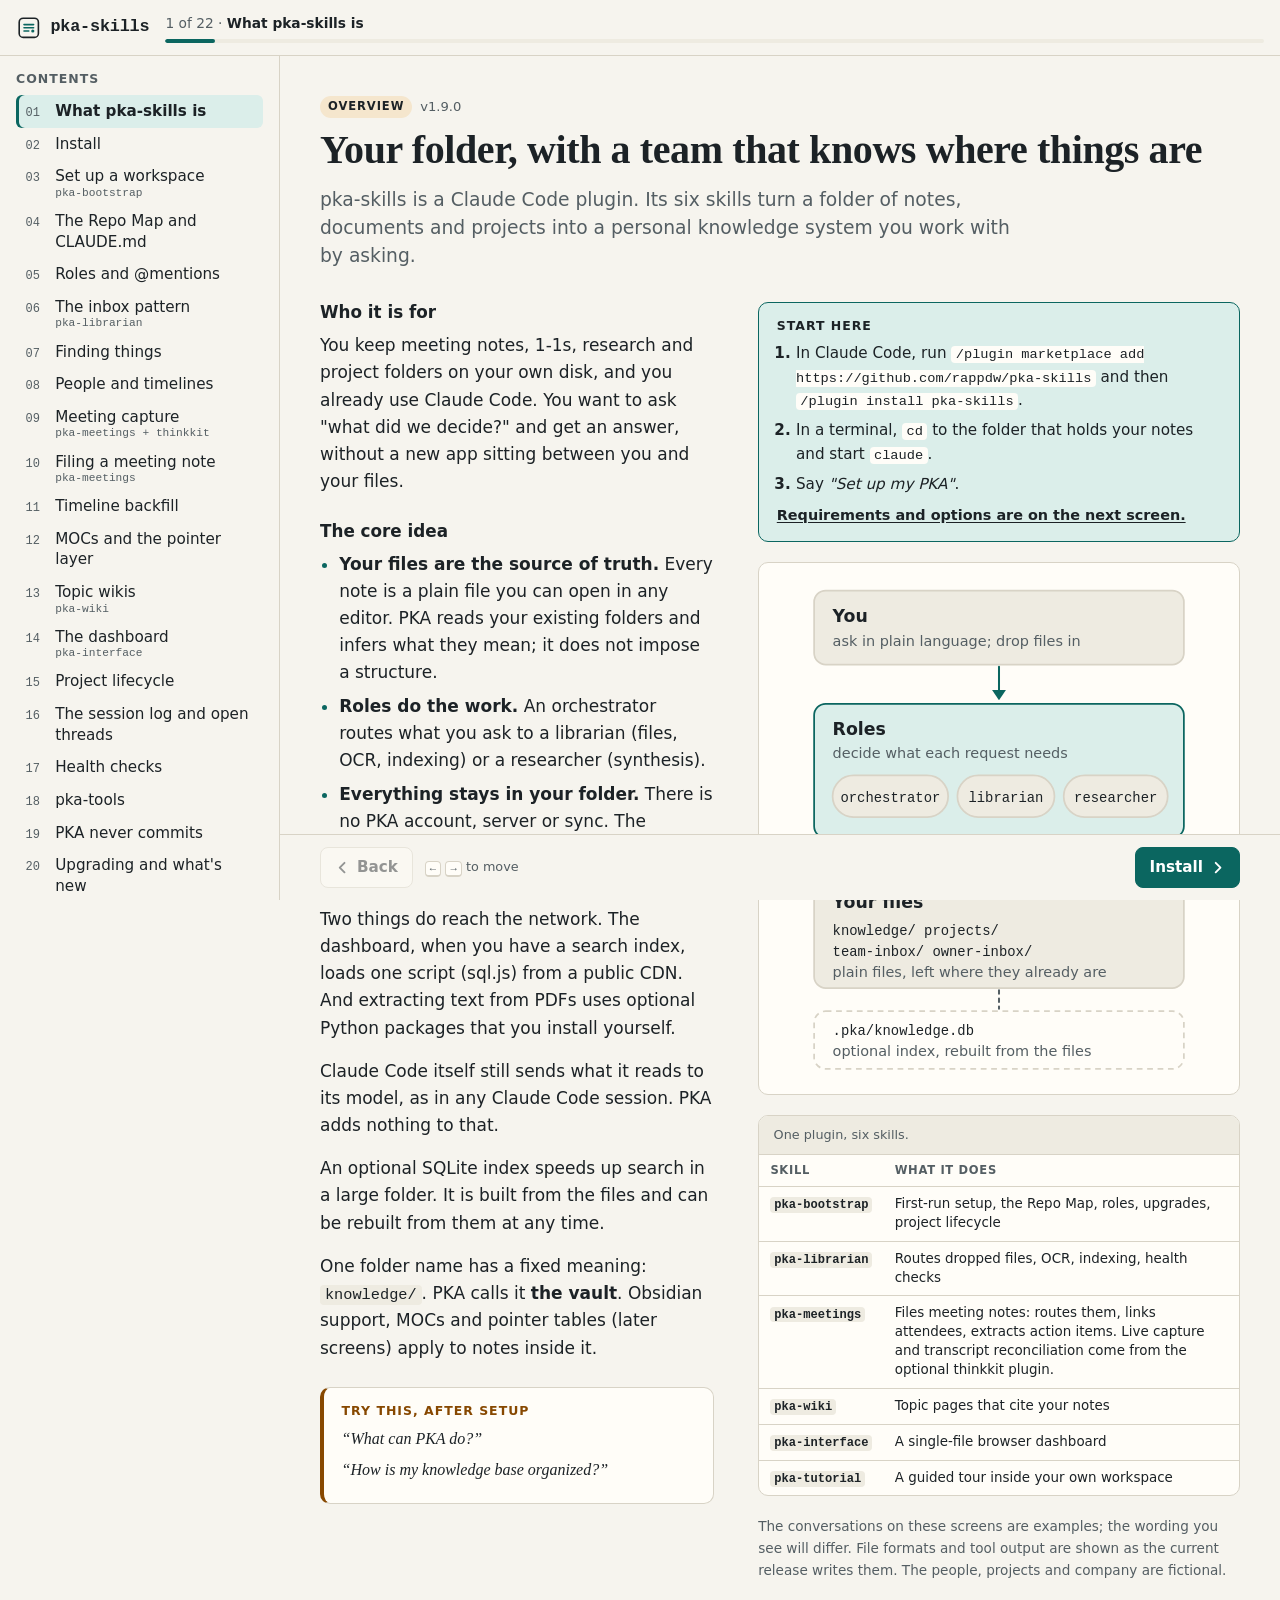
==== docs/index.html @ 0f7465e7 "Docs site: apply the content review An independent review checked all 20 screens against the v1.9.0 " ====
<!doctype html>
<html lang="en">
<head>
<meta charset="utf-8">
<meta name="viewport" content="width=device-width, initial-scale=1">
<meta name="color-scheme" content="light dark">
<title>pka-skills: a walkthrough</title>
<meta name="description" content="A screen-by-screen walkthrough of pka-skills: six Claude Code skills that turn a folder into a local, AI-assisted personal knowledge system.">
<link rel="icon" href="data:image/svg+xml,%3Csvg xmlns='http://www.w3.org/2000/svg' viewBox='0 0 32 32'%3E%3Crect x='4' y='4' width='24' height='24' rx='5' fill='%230b6660'/%3E%3Cpath d='M10 12h12M10 16h12M10 20h7' stroke='%23fff' stroke-width='2' stroke-linecap='round'/%3E%3C/svg%3E">
<link rel="stylesheet" href="site.css">
</head>
<body>
<a class="skip" href="#main">Skip to the walkthrough</a>

<header class="top">
  <h1 class="brand">
    <a href="#overview" aria-label="pka-skills, first screen">
      <svg viewBox="0 0 32 32" aria-hidden="true" focusable="false">
        <rect class="mark-frame" x="4" y="4" width="24" height="24" rx="5"/>
        <path class="mark-line" d="M10 12h12M10 16h12M10 20h6"/>
        <circle class="mark-dot" cx="21" cy="20" r="2"/>
      </svg>
      pka-skills
    </a>
  </h1>
  <div class="where">
    <p class="where-text" id="where-text"></p>
    <div class="meter" id="meter" role="progressbar" aria-label="Progress through the walkthrough" aria-valuemin="1" aria-valuemax="22" aria-valuenow="1">
      <span id="meter-fill"></span>
    </div>
  </div>
  <button class="btn toc-toggle" id="toc-toggle" type="button" aria-expanded="false" aria-controls="toc">
    <svg viewBox="0 0 16 16" aria-hidden="true" focusable="false"><path d="M2 4h12M2 8h12M2 12h12"/></svg>
    Contents
  </button>
</header>

<div class="layout">

<nav class="toc" id="toc" aria-label="Contents">
  <div class="toc-head">
    <h2>Contents</h2>
    <button class="btn toc-close" id="toc-close" type="button">Close</button>
  </div>
  <ol>
    <li><a href="#overview">What pka-skills is</a></li>
    <li><a href="#install">Install</a></li>
    <li><a href="#setup">Set up a workspace <small>pka-bootstrap</small></a></li>
    <li><a href="#repo-map">The Repo Map and CLAUDE.md</a></li>
    <li><a href="#roles">Roles and @mentions</a></li>
    <li><a href="#inbox">The inbox pattern <small>pka-librarian</small></a></li>
    <li><a href="#finding">Finding things</a></li>
    <li><a href="#people">People and timelines</a></li>
    <li><a href="#meetings">Meeting capture <small>pka-meetings + thinkkit</small></a></li>
    <li><a href="#meeting-filing">Filing a meeting note <small>pka-meetings</small></a></li>
    <li><a href="#backfill">Timeline backfill</a></li>
    <li><a href="#pointers">MOCs and the pointer layer</a></li>
    <li><a href="#wikis">Topic wikis <small>pka-wiki</small></a></li>
    <li><a href="#dashboard">The dashboard <small>pka-interface</small></a></li>
    <li><a href="#lifecycle">Project lifecycle</a></li>
    <li><a href="#session-log">The session log and open threads</a></li>
    <li><a href="#health">Health checks</a></li>
    <li><a href="#pka-tools">pka-tools</a></li>
    <li><a href="#no-git">PKA never commits</a></li>
    <li><a href="#upgrade">Upgrading and what's new</a></li>
    <li><a href="#tutorial">The guided tour <small>pka-tutorial</small></a></li>
    <li><a href="#next">Where to go next</a></li>
  </ol>
  <p class="toc-hint">Move with <kbd>&larr;</kbd> and <kbd>&rarr;</kbd>, or the buttons at the bottom. Every screen has its own link.</p>
</nav>

<main id="main">

<!-- 1 ============================================================ -->
<section class="screen" id="overview" data-title="What pka-skills is" aria-labelledby="h-overview">
  <header>
    <p class="kicker"><span class="tag concept">Overview</span> v1.9.0</p>
    <h2 id="h-overview" tabindex="-1">Your folder, with a team that knows where things are</h2>
    <p class="lede">pka-skills is a Claude Code plugin. Its six skills turn a folder of notes, documents and projects into a personal knowledge system you work with by asking.</p>
  </header>
  <div class="cols">
    <div class="prose">
      <h3>Who it is for</h3>
      <p>You keep meeting notes, 1-1s, research and project folders on your own disk, and you already use Claude Code. You want to ask "what did we decide?" and get an answer, without a new app sitting between you and your files.</p>
      <h3>The core idea</h3>
      <ul>
        <li><strong>Your files are the source of truth.</strong> Every note is a plain file you can open in any editor. PKA reads your existing folders and infers what they mean; it does not impose a structure.</li>
        <li><strong>Roles do the work.</strong> An orchestrator routes what you ask to a librarian (files, OCR, indexing) or a researcher (synthesis).</li>
        <li><strong>Everything stays in your folder.</strong> There is no PKA account, server or sync. The bundled helper makes no network calls and never runs git.</li>
      </ul>
      <p>Two things do reach the network. The dashboard, when you have a search index, loads one script (sql.js) from a public CDN. And extracting text from PDFs uses optional Python packages that you install yourself.</p>
      <p>Claude Code itself still sends what it reads to its model, as in any Claude Code session. PKA adds nothing to that.</p>
      <p>An optional SQLite index speeds up search in a large folder. It is built from the files and can be rebuilt from them at any time.</p>
      <p>One folder name has a fixed meaning: <code>knowledge/</code>. PKA calls it <strong>the vault</strong>. Obsidian support, MOCs and pointer tables (later screens) apply to notes inside it.</p>
      <aside class="try" aria-label="Try this">
        <h3>Try this, after setup</h3>
        <ul>
          <li>What can PKA do?</li>
          <li>How is my knowledge base organized?</li>
        </ul>
      </aside>
    </div>
    <div class="visuals">
      <aside class="start" aria-label="Start here">
        <h3>Start here</h3>
        <ol>
          <li>In Claude Code, run <code>/plugin marketplace add https://github.com/rappdw/pka-skills</code> and then <code>/plugin install pka-skills</code>.</li>
          <li>In a terminal, <code>cd</code> to the folder that holds your notes and start <code>claude</code>.</li>
          <li>Say <em>"Set up my PKA"</em>.</li>
        </ol>
        <p><a href="#install">Requirements and options are on the next screen.</a></p>
      </aside>
      <figure class="fig diagram">
        <svg viewBox="0 0 360 432" role="img" aria-labelledby="ov-t ov-d">
          <title id="ov-t">How a request flows</title>
          <desc id="ov-d">You ask in plain language. Roles (orchestrator, librarian, researcher) decide what the request needs. They read and write plain files in knowledge, projects, team-inbox and owner-inbox. An optional index under .pka is rebuilt from those files.</desc>
          <rect class="d-box" x="20" y="10" width="320" height="64" rx="10"/>
          <text class="d-title" x="36" y="37">You</text>
          <text class="d-text" x="36" y="58">ask in plain language; drop files in</text>
          <path class="d-arrow accent" d="M180 76V98"/>
          <path class="d-head accent" d="M174 96h12l-6 9z"/>
          <rect class="d-box hot" x="20" y="108" width="320" height="116" rx="10"/>
          <text class="d-title" x="36" y="135">Roles</text>
          <text class="d-text" x="36" y="155">decide what each request needs</text>
          <rect class="d-box" x="36" y="170" width="100" height="36" rx="18"/>
          <text class="d-mono" x="86" y="193" text-anchor="middle">orchestrator</text>
          <rect class="d-box" x="144" y="170" width="84" height="36" rx="18"/>
          <text class="d-mono" x="186" y="193" text-anchor="middle">librarian</text>
          <rect class="d-box" x="236" y="170" width="90" height="36" rx="18"/>
          <text class="d-mono" x="281" y="193" text-anchor="middle">researcher</text>
          <path class="d-arrow accent" d="M180 226V248"/>
          <path class="d-head accent" d="M174 246h12l-6 9z"/>
          <rect class="d-box" x="20" y="258" width="320" height="96" rx="10"/>
          <text class="d-title" x="36" y="285">Your files</text>
          <text class="d-mono" x="36" y="308">knowledge/  projects/</text>
          <text class="d-mono" x="36" y="326">team-inbox/  owner-inbox/</text>
          <text class="d-text" x="36" y="344">plain files, left where they already are</text>
          <path class="d-arrow" d="M180 356V372" stroke-dasharray="3 4"/>
          <rect class="d-box ghost" x="20" y="374" width="320" height="50" rx="10"/>
          <text class="d-mono" x="36" y="395">.pka/knowledge.db</text>
          <text class="d-text" x="36" y="413">optional index, rebuilt from the files</text>
        </svg>
      </figure>
      <figure class="fig">
        <figcaption>One plugin, six skills.</figcaption>
        <div class="scroller">
          <table>
            <thead><tr><th scope="col">Skill</th><th scope="col">What it does</th></tr></thead>
            <tbody>
              <tr><th scope="row"><code>pka-bootstrap</code></th><td>First-run setup, the Repo Map, roles, upgrades, project lifecycle</td></tr>
              <tr><th scope="row"><code>pka-librarian</code></th><td>Routes dropped files, OCR, indexing, health checks</td></tr>
              <tr><th scope="row"><code>pka-meetings</code></th><td>Files meeting notes: routes them, links attendees, extracts action items. Live capture and transcript reconciliation come from the optional thinkkit plugin.</td></tr>
              <tr><th scope="row"><code>pka-wiki</code></th><td>Topic pages that cite your notes</td></tr>
              <tr><th scope="row"><code>pka-interface</code></th><td>A single-file browser dashboard</td></tr>
              <tr><th scope="row"><code>pka-tutorial</code></th><td>A guided tour inside your own workspace</td></tr>
            </tbody>
          </table>
        </div>
      </figure>
      <p class="aside-note">The conversations on these screens are examples; the wording you see will differ. File formats and tool output are shown as the current release writes them. The people, projects and company are fictional.</p>
    </div>
  </div>
</section>

<!-- 2 ============================================================ -->
<section class="screen" id="install" data-title="Install" aria-labelledby="h-install">
  <header>
    <p class="kicker"><span class="tag concept">Start</span> about five minutes</p>
    <h2 id="h-install" tabindex="-1">Install</h2>
    <p class="lede">Two commands inside Claude Code install the plugin and all six skills. Then open Claude Code in the folder that holds your notes.</p>
  </header>
  <div class="cols">
    <div class="prose">
      <h3>You need</h3>
      <ul>
        <li>Claude Code.</li>
        <li><code>python3</code> 3.9 or newer on your PATH, for the bundled helper. The helper itself needs nothing from <code>pip</code>. If Python is missing or too old, the skills stop and tell you; they do not do the helper's work by hand.</li>
        <li>No git. Keep the folder in a repository or not, as you prefer.</li>
      </ul>
      <h3>Optional</h3>
      <ul>
        <li><strong>To make PDFs searchable:</strong> <code>pdfplumber</code> or <code>pypdf</code> (Python packages) for PDFs that contain text. <code>tesseract</code> for scans and image-only PDFs. Without them a PDF is still filed, but its contents are not searchable.</li>
        <li><strong>For the dashboard without an index:</strong> Chrome or Edge.</li>
        <li><strong>For a search index:</strong> a Python whose built-in SQLite includes FTS5. The helper tells you if yours does not.</li>
        <li><strong>Obsidian</strong> is not required for anything on this site.</li>
      </ul>
      <h3>Optional: thinkkit, for meetings</h3>
      <p><a href="https://github.com/rappdw/thinkkit">thinkkit</a> is a separate plugin. With it, you type fragments during a meeting and get structured notes, and a transcript can correct those notes before they are filed. Without it, PKA still files notes you wrote yourself.</p>
      <p>See <a href="#meetings">Meeting capture</a> for what each looks like.</p>
      <aside class="try" aria-label="Try this">
        <h3>Try this</h3>
        <ul>
          <li>Set up my PKA</li>
        </ul>
        <p>The next screen shows what happens when you say it.</p>
      </aside>
    </div>
    <div class="visuals">
      <figure class="fig term">
        <figcaption>In Claude Code</figcaption>
<pre><code><span class="dim"># install the plugin</span>
<span class="cmd">/plugin marketplace add https://github.com/rappdw/pka-skills</span>
<span class="cmd">/plugin install pka-skills</span>

<span class="dim"># optional: meeting capture and transcript reconciliation</span>
<span class="cmd">/plugin marketplace add https://github.com/rappdw/thinkkit</span>
<span class="cmd">/plugin install thinkkit</span></code></pre>
      </figure>
      <figure class="fig term">
        <figcaption>In your terminal</figcaption>
<pre><code><span class="pr">$</span> <span class="cmd">python3 --version</span>   <span class="dim"># 3.9 or newer</span>
<span class="pr">$</span> <span class="cmd">cd ~/your-knowledge-folder</span>
<span class="pr">$</span> <span class="cmd">claude</span></code></pre>
      </figure>
      <div class="cards">
        <div class="card"><h4>An existing folder</h4><p>The usual case. Setup reads what is there and leaves your files where they are.</p></div>
        <div class="card"><h4>Later releases</h4><p>Update the plugin, then say "bootstrap upgrade" in the workspace. See <a href="#upgrade">Upgrading</a>.</p></div>
      </div>
    </div>
  </div>
</section>

<!-- 3 ============================================================ -->
<section class="screen" id="setup" data-title="Set up a workspace" aria-labelledby="h-setup">
  <header>
    <p class="kicker"><span class="tag">Skill</span> <code>pka-bootstrap</code></p>
    <h2 id="h-setup" tabindex="-1">Set up a workspace</h2>
    <p class="lede">Bootstrap reads the folder you already have, drafts a map of it, asks three questions and writes a small amount of infrastructure around your content.</p>
  </header>
  <div class="cols">
    <div class="prose">
      <p>With the plugin <a href="#install">installed</a> and <code>python3</code> 3.9 or newer available, open Claude Code in the folder that holds your notes and say <em>"Set up my PKA"</em>.</p>
      <p>Before it asks anything, bootstrap scans the folder and infers what each top-level folder contains. The scan skips what <code>.pkaignore</code> lists. That file uses gitignore syntax; the default skips <code>.pka/</code>, <code>.git/</code>, build folders such as <code>node_modules/</code> and <code>dist/</code>, and everything deeper than one level inside each project. You can edit it.</p>
      <h3>Three questions</h3>
      <ol>
        <li><strong>Your name</strong>, plus a short profile: what you do and how you like things written. This can add up to two follow-ups, so at most five questions in all.</li>
        <li><strong>Autonomy level.</strong> See the three levels beside this.</li>
        <li><strong>Confirm the map.</strong> You correct any folder it was unsure about and confirm where finished projects should be archived.</li>
      </ol>
      <p>If you do not use Obsidian, it also offers once to add topic tables to your knowledge folders. That is the <a href="#pointers">pointer layer</a>; you can say no and opt in later.</p>
      <h3>What it writes</h3>
      <p><code>CLAUDE.md</code>, a <code>.pka/</code> folder and two inboxes. When it adapts to an existing structure it adds infrastructure and does not move your content.</p>
      <h3>If you already have a <code>CLAUDE.md</code></h3>
      <p>Bootstrap asks whether it belongs to an existing PKA or is unrelated. It shows you a diff and waits for your confirmation before overwriting a <code>CLAUDE.md</code> it did not write, whatever autonomy level you chose.</p>
      <h3>Storage</h3>
      <p>Under about 300 knowledge files, Claude reads the files directly ("markdown-only"). From 300 up, bootstrap recommends a SQLite index at <code>.pka/knowledge.db</code>. You can override the choice.</p>
      <p>Running bootstrap again changes nothing that is already in place. It runs only when you ask for it.</p>
      <aside class="try" aria-label="Try this">
        <h3>Try this</h3>
        <ul>
          <li>Set up my PKA</li>
          <li>What autonomy level am I on?</li>
        </ul>
      </aside>
    </div>
    <div class="visuals">
      <figure class="fig file">
        <figcaption><span class="path">~/pka/</span> after bootstrap</figcaption>
<pre class="nowrap"><code>~/pka/
├── CLAUDE.md             <span class="an">instructions and the Repo Map</span>
├── .pkaignore            <span class="an">what scans skip</span>
├── team-inbox/           <span class="an">you drop files here</span>
├── owner-inbox/          <span class="an">reports and drafts arrive</span>
├── .pka/
│   ├── bin/
│   │   ├── pka-tools     <span class="an">the helper skills run</span>
│   │   └── pka_tools/
│   ├── manifest.json     <span class="an">release the helpers came from</span>
│   ├── upgrade-roles.py
│   ├── roles/
│   │   ├── roster.md
│   │   ├── orchestrator.md
│   │   ├── researcher.md
│   │   ├── librarian.md
│   │   └── _obsidian.md  <span class="an">inert without Obsidian</span>
│   ├── owner-profile.md
│   ├── session-log.md
│   ├── decision-log.md
│   └── knowledge.db      <span class="an">index mode only</span>
├── knowledge/            <span class="an">yours, left as it was</span>
└── projects/             <span class="an">yours, left as it was</span></code></pre>
      </figure>
      <div class="cards">
        <div class="card"><h4>Ask before everything</h4><p>Every file write, move and delete is confirmed first.</p></div>
        <div class="card"><span class="pill on">recommended</span><h4>Ask before destructive actions</h4><p>Creates and reads go ahead. Moves, overwrites and deletes are confirmed.</p></div>
        <div class="card"><h4>Hands-off</h4><p>It acts and reports afterwards. Press Escape to interrupt.</p></div>
      </div>
      <div class="card">
        <h4>Asked at every level, including hands-off</h4>
        <ul>
          <li>Ingesting into a topic wiki, or deleting one</li>
          <li>Approving a project summary before a project is archived</li>
          <li>Filing a meeting note into an active project</li>
          <li>Migrating the search index during an upgrade</li>
          <li>Overwriting a <code>CLAUDE.md</code> PKA did not write</li>
        </ul>
      </div>
      <figure class="fig chat">
        <figcaption>First run, condensed</figcaption>
        <div class="msg you"><span class="who">You</span><p>Set up my PKA</p></div>
        <div class="msg ai"><span class="who">Claude &middot; pka-bootstrap</span>
          <p>I scanned this folder and drafted a Repo Map: 7 folders, 412 indexable files. At that size I recommend index mode, so full-text search stays fast.</p>
          <p>What's your first name?</p>
        </div>
        <div class="msg you"><span class="who">You</span><p>Sam</p></div>
        <div class="msg ai"><span class="who">Claude &middot; pka-bootstrap</span>
          <p>How much should I check with you: ask before everything, ask before destructive actions (recommended), or hands-off?</p>
        </div>
      </figure>
    </div>
  </div>
</section>

<!-- 4 ============================================================ -->
<section class="screen" id="repo-map" data-title="The Repo Map and CLAUDE.md" aria-labelledby="h-repo-map">
  <header>
    <p class="kicker"><span class="tag concept">Concept</span> the navigation layer</p>
    <h2 id="h-repo-map" tabindex="-1">The Repo Map and <code>CLAUDE.md</code></h2>
    <p class="lede">A table at the bottom of <code>CLAUDE.md</code> describes every folder. It is the first thing read when you ask where something lives.</p>
  </header>
  <div class="cols stack">
    <div class="prose">
      <p>Each row says what a folder contains, how it is organized, its priority and status, and how confident the inference was. You correct low-confidence rows at setup.</p>
      <h3>Tags tell skills where things go</h3>
      <dl>
        <dt><code>people-home</code></dt><dd>One subfolder per person. At most one folder has this tag.</dd>
        <dt><code>meeting-home</code></dt><dd>Dated meeting notes. <code>pka-meetings</code> routes here.</dd>
        <dt><code>wiki-home</code></dt><dd>Topic wikis, one subfolder per topic.</dd>
        <dt><code>daily-home</code></dt><dd>A journal of <code>YYYY-MM-DD.md</code> notes. The dashboard shows it as a calendar; in an Obsidian vault these notes get a date and a <code>daily</code> tag.</dd>
      </dl>
      <h3>Project workspaces</h3>
      <p>A folder with its own <code>CLAUDE.md</code>, such as <code>projects/orion/</code>, is a <strong>project workspace</strong>: live work with its own context. PKA indexes it only one level deep and never files into it without asking. <a href="#lifecycle">Project lifecycle</a> covers what happens when the work is done.</p>
      <h3>Keeping the map current</h3>
      <p>At the start of each session the orchestrator compares your top-level folders with the map and flags new ones. Archiving a project or creating a wiki updates the row.</p>
      <p>To change it yourself, say <em>"Update my repo map"</em>. The table is maintained for you and is marked "do not hand-edit".</p>
      <p>The rest of <code>CLAUDE.md</code> records your autonomy level, communication style, storage mode, archive destination, and what to do at the start and end of a session. It is plain markdown, so another tool that accepts markdown context can read it too.</p>
      <aside class="try" aria-label="Try this">
        <h3>Try this</h3>
        <ul>
          <li>Show me my current Repo Map</li>
          <li>What's in <code>knowledge/leadership/</code>?</li>
        </ul>
      </aside>
    </div>
    <div class="visuals">
      <figure class="fig file">
        <figcaption><span class="path">CLAUDE.md</span> the last section</figcaption>
<pre><code><span class="hd">## Repo Map</span>
<span class="cm">&lt;!-- Last updated: 2026-11-20 --&gt;
&lt;!-- Priority: Active | Reference | Archive --&gt;
&lt;!-- Status: active | archiving | archived --&gt;
&lt;!-- Archive destination: knowledge/archive --&gt;</span></code></pre>
        <div class="scroller">
          <table>
            <thead>
              <tr><th scope="col">Folder</th><th scope="col">Contents</th><th scope="col">Organization</th><th scope="col">Priority</th><th scope="col">Status</th><th scope="col">Confidence</th><th scope="col">Tags</th></tr>
            </thead>
            <tbody>
              <tr><th scope="row"><code>knowledge/personnel/</code></th><td>Notes per person: 1-1s, reviews</td><td>By person</td><td>Active</td><td>active</td><td>High</td><td><span class="pill on">people-home</span></td></tr>
              <tr><th scope="row"><code>knowledge/leadership/</code></th><td>Meeting and strategy notes</td><td>By date</td><td>Active</td><td>active</td><td>High</td><td><span class="pill on">meeting-home</span></td></tr>
              <tr><th scope="row"><code>knowledge/topics/</code></th><td>Topic wikis</td><td>By topic</td><td>Reference</td><td>active</td><td>High</td><td><span class="pill on">wiki-home</span></td></tr>
              <tr><th scope="row"><code>knowledge/research/</code></th><td>Research outputs</td><td>By topic</td><td>Reference</td><td>active</td><td>Medium</td><td></td></tr>
              <tr><th scope="row"><code>knowledge/archive/</code></th><td>Completed projects</td><td>By project</td><td>Archive</td><td>active</td><td>High</td><td></td></tr>
              <tr><th scope="row"><code>projects/orion/</code></th><td>Orion project workspace</td><td>Flat</td><td>Active</td><td>active</td><td>High</td><td></td></tr>
              <tr><th scope="row"><code>projects/lyra/</code></th><td>Lyra project workspace</td><td>Flat</td><td>Active</td><td>active</td><td>High</td><td></td></tr>
            </tbody>
          </table>
        </div>
      </figure>
      <div class="cards">
        <div class="card"><h4>Priority</h4><p><b>Active</b> and <b>Reference</b> folders are the ones indexed and shown on the dashboard. <b>Archive</b> marks the folder finished projects move into; each archived project gets its own Reference row.</p></div>
        <div class="card"><h4>Confidence</h4><p>Low-confidence rows are the ones bootstrap asks you about before it writes the map.</p></div>
      </div>
    </div>
  </div>
</section>

<!-- 5 ============================================================ -->
<section class="screen" id="roles" data-title="Roles and @mentions" aria-labelledby="h-roles">
  <header>
    <p class="kicker"><span class="tag concept">Concept</span> who does what</p>
    <h2 id="h-roles" tabindex="-1">Roles and @mentions</h2>
    <p class="lede">Three roles ship with PKA. You can name one with an @mention, or describe what you want and let the orchestrator route it.</p>
  </header>
  <div class="cols">
    <div class="prose">
      <dl>
        <dt><code>@orchestrator</code></dt>
        <dd>Always active. Routes requests, keeps the Repo Map, runs the session start and end, handles project lifecycle. It answers where things are, and hands file work to the librarian and synthesis to the researcher.</dd>
        <dt><code>@librarian</code></dt>
        <dd>Takes files in: inventory, OCR, routing, indexing. Shows a routing proposal before it moves anything, unless you chose hands-off.</dd>
        <dt><code>@researcher</code></dt>
        <dd>Synthesizes across your notes. Says what it searched, cites sources, and separates findings from inferences.</dd>
      </dl>
      <h3>Roles and skills are different things</h3>
      <p><strong>Skills</strong> are what the plugin installs. <strong>Roles</strong> are markdown files that bootstrap writes into your folder, in <code>.pka/roles/</code>. You can read and edit them; <code>roster.md</code> lists them.</p>
      <p>Claude Code reads your folder's <code>CLAUDE.md</code> at the start of every session. That file is what makes it act as the orchestrator. The librarian role is carried out by the <code>pka-librarian</code> skill. The researcher has no skill of its own; it also maintains wikis for <code>pka-wiki</code>.</p>
      <p>The labels on the conversations in this walkthrough name the role or the skill that is speaking.</p>
      <h3>Adding a role</h3>
      <p>Say <em>"Add a data analyst to my team"</em>. The researcher writes a competency brief to <code>owner-inbox/research-&lt;role&gt;-&lt;date&gt;.md</code>, a role file is written to <code>.pka/roles/</code>, the roster gains a row, and you are shown the definition to confirm before it is final. A role can have an alias, so a persona name works as an @mention too.</p>
      <h3>Writing for you</h3>
      <p><code>.pka/owner-profile.md</code> holds your communication style. Roles read it. If summaries run long, say so and the profile is updated.</p>
      <aside class="try" aria-label="Try this">
        <h3>Try this</h3>
        <ul>
          <li>@researcher synthesize <code>&lt;topic&gt;</code></li>
          <li>Add a <code>&lt;role&gt;</code> to my team</li>
        </ul>
      </aside>
    </div>
    <div class="visuals">
      <figure class="fig chat">
        <figcaption>Naming a role</figcaption>
        <div class="msg you"><span class="who">You</span><p>@researcher synthesize what I know about build versus buy for Orion</p></div>
        <div class="msg ai"><span class="who">Claude &middot; researcher</span>
          <p>I read 9 notes in <code>knowledge/leadership/</code>, <code>knowledge/personnel/priya/</code> and the top level of <code>projects/orion/</code>. The brief is in <code>owner-inbox/researcher-orion-build-vs-buy-2026-11-20.md</code>, with Sources, Confidence and Open Questions sections.</p>
          <p>Short version: the vendor decision was deferred on 2026-11-14 and is waiting on Priya's adapter spike. I found nothing on pricing; that is an open question, not a finding.</p>
        </div>
      </figure>
      <figure class="fig file">
        <figcaption><span class="path">.pka/roles/roster.md</span></figcaption>
        <div class="scroller">
          <table>
            <thead><tr><th scope="col">Role</th><th scope="col">Alias</th><th scope="col">Status</th><th scope="col">Model</th><th scope="col">Added</th></tr></thead>
            <tbody>
              <tr><th scope="row"><code>@orchestrator</code></th><td>—</td><td>active</td><td>claude-opus-4-5</td><td>2026-09-01</td></tr>
              <tr><th scope="row"><code>@researcher</code></th><td>—</td><td>active</td><td>claude-opus-4-5</td><td>2026-09-01</td></tr>
              <tr><th scope="row"><code>@librarian</code></th><td>—</td><td>active</td><td>claude-opus-4-5</td><td>2026-09-01</td></tr>
            </tbody>
          </table>
        </div>
      </figure>
      <figure class="fig chat">
        <figcaption>Or just ask</figcaption>
        <div class="msg you"><span class="who">You</span><p>Process my team-inbox</p></div>
        <div class="msg ai"><span class="who">Claude &middot; orchestrator</span><p>That is the librarian's job. Handing over.</p></div>
      </figure>
    </div>
  </div>
</section>

<!-- 6 ============================================================ -->
<section class="screen" id="inbox" data-title="The inbox pattern" aria-labelledby="h-inbox">
  <header>
    <p class="kicker"><span class="tag">Skill</span> <code>pka-librarian</code></p>
    <h2 id="h-inbox" tabindex="-1">The inbox pattern</h2>
    <p class="lede">Two folders, two directions. You drop files into <code>team-inbox/</code>. Reports, briefs and drafts come back to you in <code>owner-inbox/</code>.</p>
  </header>
  <div class="cols">
    <div class="prose">
      <p>Save a PDF, a scan or a document into <code>team-inbox/</code>. The next session notices it, or you can say <em>"Process my team-inbox"</em> now. A scanner profile or a phone's scan-to-folder can point straight at that folder.</p>
      <p>For each file the librarian proposes a destination from the Repo Map. Unless you chose hands-off, it waits for your yes before moving anything.</p>
      <h3>Rules it keeps</h3>
      <ul>
        <li>Originals are never modified. Text extracted from a PDF goes in a sidecar file beside it. The one change it may make is to the name: <code>:</code> and <code>/</code> in a filename are replaced when the file is moved.</li>
        <li>Nothing is silently skipped. A file with no clear home goes to <code>team-inbox/unsorted/</code> and is named in the report.</li>
        <li>Nothing is routed into a project workspace without asking, and nothing is deleted from the inbox without confirmation.</li>
      </ul>
      <h3>Transcripts wait</h3>
      <p>A meeting transcript is recognised by its name: a Zoom <code>GMT…transcript.vtt</code>, a Teams <code>…_transcript.docx</code> or <code>.txt</code>, or any <code>.vtt</code> or <code>.srt</code>. It is held, which means it stays in <code>team-inbox/</code> until you reconcile it with your notes (see <a href="#meetings">Meeting capture</a>) or name a destination for it.</p>
      <h3>PDFs and scans</h3>
      <p>Making a PDF searchable needs a tool you install: <code>pdfplumber</code> or <code>pypdf</code> for PDFs that contain text, <code>tesseract</code> for scans. If none is there, the file is still filed, the report says its text could not be read and what to install, and it is not searchable until then.</p>
      <aside class="try" aria-label="Try this">
        <h3>Try this</h3>
        <ul>
          <li>Process my team-inbox</li>
          <li>Show me what's in owner-inbox</li>
        </ul>
      </aside>
    </div>
    <div class="visuals">
      <figure class="fig">
        <figcaption>One file, from inbox to its folder</figcaption>
        <ol class="flow">
          <li><b>Drop</b><span class="where-file">team-inbox/northwind-proposal.pdf</span></li>
          <li><b>Inventory</b><span>File type, whether the PDF has a text layer, date hints.</span>
            <span class="branch">A transcript is held here for <code>pka-meetings</code>. It is not routed.</span></li>
          <li><b>Propose</b><span>The Repo Map says meeting and strategy material lives in <code>knowledge/leadership/</code>. You confirm or name another folder.</span>
            <span class="branch">No confident match: <code>team-inbox/unsorted/</code>, flagged in the report.</span></li>
          <li><b>Extract and move</b><span class="where-file">knowledge/leadership/northwind-proposal.pdf</span><span class="where-file">knowledge/leadership/northwind-proposal.pdf.txt</span></li>
          <li><b>Post-route</b><span>One helper command adds the file to the search index. If you use them, it also adds a line to the <a href="#people">page of each person</a> the file is about and a row to the folder's <a href="#pointers">topic table</a>.</span></li>
          <li><b>Log and report</b><span class="where-file">owner-inbox/librarian-report-2026-11-20.md</span></li>
        </ol>
      </figure>
      <figure class="fig chat">
        <figcaption>What it looks like</figcaption>
        <div class="msg you"><span class="who">You</span><p>Process my team-inbox</p></div>
        <div class="msg ai"><span class="who">Claude &middot; librarian</span>
          <p>2 files in <code>team-inbox/</code>:</p>
          <ul>
            <li><code>northwind-proposal.pdf</code>: a PDF with a text layer. Proposed destination: <code>knowledge/leadership/</code>.</li>
            <li><code>GMT20261114-160512_Recording.transcript.vtt</code>: looks like a meeting transcript. Held. Process it with <code>pka-meetings</code>, or route it somewhere specific?</li>
          </ul>
          <p>Move the proposal?</p>
        </div>
      </figure>
    </div>
  </div>
</section>

<!-- 7 ============================================================ -->
<section class="screen" id="finding" data-title="Finding things" aria-labelledby="h-finding">
  <header>
    <p class="kicker"><span class="tag concept">Concept</span> the most-used capability</p>
    <h2 id="h-finding" tabindex="-1">Finding things</h2>
    <p class="lede">You ask a question. The orchestrator uses the Repo Map to decide where to look, searches, and answers with the paths it used.</p>
  </header>
  <div class="cols">
    <div class="prose">
      <h3>Five kinds of question</h3>
      <ul>
        <li><strong>Simple lookup.</strong> "What do I know about Priya?" Works for people, topics, projects and decisions.</li>
        <li><strong>Search across everything.</strong> "Find everything I've written about the Northwind partnership." Results come back ranked and grouped by folder.</li>
        <li><strong>Project snapshot.</strong> "What's the state of Orion?" It reads the project's own <code>CLAUDE.md</code> and top-level documents.</li>
        <li><strong>Date-scoped.</strong> "What did I decide about hiring last quarter?"</li>
        <li><strong>Decision history.</strong> "Why did I archive Lyra?" This reads the decision log, which records the reasons.</li>
      </ul>
      <h3>What search covers</h3>
      <ul>
        <li><strong>Knowledge folders</strong> are indexed in full.</li>
        <li><strong>Active projects</strong> are indexed one level deep: the project's top-level documents, not its subfolders. A project becomes fully searchable once it is <a href="#lifecycle">archived</a>.</li>
        <li><strong>PDFs and Office files</strong> are searchable through the text sidecar the librarian writes beside them.</li>
      </ul>
      <h3>Keeping the index current</h3>
      <p>A note that a skill files is indexed as part of filing. A note you add or edit by hand is not searchable until you say <em>"Re-index my knowledge base"</em>. Re-indexing re-reads only changed files, and deleted files drop out.</p>
      <p>In a small, markdown-only workspace there is no index; Claude reads the files directly, guided by the Repo Map.</p>
      <p>If a topic has a wiki, its summary is shown first. That is covered under <a href="#wikis">Topic wikis</a>.</p>
      <aside class="try" aria-label="Try this">
        <h3>Try this</h3>
        <ul>
          <li>What do I know about <code>&lt;person&gt;</code>?</li>
          <li>Find everything I've written about <code>&lt;topic&gt;</code> across all my work</li>
        </ul>
      </aside>
    </div>
    <div class="visuals">
      <figure class="fig chat">
        <figcaption>A lookup</figcaption>
        <div class="msg you"><span class="who">You</span><p>What do I know about Priya?</p></div>
        <div class="msg ai"><span class="who">Claude &middot; orchestrator</span>
          <p>Found <code>knowledge/personnel/priya/</code>, last modified 6 days ago. Her <a href="#people">timeline</a> has 3 entries. The latest is the SLT sync on 2026-11-14: she owns the adapter spike, and the vendor decision was deferred.</p>
          <p>Also 2 mentions in <code>knowledge/leadership/</code> and 1 in <code>projects/orion/</code>.</p>
          <p>Want a synthesis, or a specific note?</p>
        </div>
      </figure>
      <figure class="fig term">
        <figcaption>What the role ran (index mode)</figcaption>
<pre><code><span class="pr">$</span> <span class="cmd">.pka/bin/pka-tools search vendor decision</span>
2 result(s) for: vendor decision
 1. knowledge/leadership/2026-11-14-slt-sync.md
      <span class="dim">…</span> <mark>[Vendor] [decision]</mark> <span class="dim">and Q1 planning ## Notes **Priya**: Will take the adapter spike. The</span> <mark>[vendor] [decision]</mark> <span class="dim">was deferred to December. …</span>
 2. knowledge/personnel/priya/index.md
      <span class="dim">… Owns the adapter spike;</span> <mark>[vendor] [decision]</mark> <span class="dim">deferred …</span></code></pre>
      </figure>
    </div>
  </div>
</section>

<!-- 8 ============================================================ -->
<section class="screen" id="people" data-title="People and timelines" aria-labelledby="h-people">
  <header>
    <p class="kicker"><span class="tag concept">Concept</span> since v1.7.0</p>
    <h2 id="h-people" tabindex="-1">People and timelines</h2>
    <p class="lede">A person you keep a folder for has a page, <code>index.md</code>. Filing a note that involves them adds one line to the <code>## Timeline</code> on that page, newest first.</p>
  </header>
  <div class="cols">
    <div class="prose">
      <h3>Who counts as a person</h3>
      <p>Someone you have a folder for, under the folder tagged <code>people-home</code> (<code>knowledge/personnel/</code> if none is tagged). PKA does not create person folders unasked: make one, or ask for it.</p>
      <p>An attendee without a folder is listed in the note without a link and gets no timeline. With no people folder at all, nothing on this screen happens.</p>
      <p>Inside an existing person folder, a missing <code>index.md</code> is created for you the first time a line is added.</p>
      <h3>Who goes on a note's timeline</h3>
      <p>Evidence in the note decides, never a guess:</p>
      <ul>
        <li>the note is in the person's folder;</li>
        <li>its <code>person</code> or <code>attendees</code> frontmatter (the fields between <code>---</code> lines at the top of a note), or a link under <code>## Attendees</code>, names them;</li>
        <li>their folder name appears in the filename.</li>
      </ul>
      <p>A name that appears only in the body does not count. A meeting with more than 8 matched attendees adds none of them unless you ask. <code>no-backref: true</code> in a note's frontmatter keeps it off every timeline.</p>
      <h3>Names are matched carefully</h3>
      <p>A full name, a saved alias, or a first name only one person has is a match. A last name alone, or a first name two people share, gets a question. Nicknames are never guessed: tell PKA once and it is saved as an alias.</p>
      <p>A line you edit by hand is never rewritten.</p>
      <aside class="try" aria-label="Try this">
        <h3>Try this</h3>
        <ul>
          <li>File a 1-1 note for <code>&lt;person&gt;</code></li>
          <li>From now on, '<code>&lt;nickname&gt;</code>' means <code>&lt;person&gt;</code></li>
        </ul>
        <p>After the first one, open their <code>index.md</code> and look at the Timeline.</p>
      </aside>
    </div>
    <div class="visuals">
      <figure class="fig file">
        <figcaption><span class="path">knowledge/personnel/priya/index.md</span> after one filed meeting and a backfill</figcaption>
<pre><code><span class="fm">---
type: person
name: Priya
---</span>
<span class="hd"># Priya</span>

<span class="hd">## Timeline</span>
<span class="cm">&lt;!-- pka:timeline v1 — maintained by pka-tools; newest first; edit summaries freely, leave links alone --&gt;</span>
- 2026-11-14 · meeting · <span class="lk">[SLT sync](../../leadership/2026-11-14-slt-sync.md)</span> — Owns the adapter spike; vendor decision deferred
- 2026-11-10 · 1on1 · <span class="lk">[1-1](2026-11-10-1-1-priya.md)</span>
- 2026-10-02 · doc · <span class="lk">[Orion kickoff](../../../projects/orion/2026-10-02-orion-kickoff.md)</span>
<span class="cm">&lt;!-- /pka:timeline --&gt;</span></code></pre>
      </figure>
      <div class="cards">
        <div class="card"><h4>Which line came from where</h4><p>The top line was written when the meeting note was filed, with a summary. The two below were added by a <a href="#backfill">backfill</a> of older notes, which adds no summaries.</p></div>
        <div class="card"><h4>Line format</h4><p><code>- date · kind · link — summary</code>. Kind is <code>meeting</code>, <code>1on1</code> or <code>doc</code>. A summary is at most 140 characters; for a 1-1 it lists topics only.</p></div>
        <div class="card"><h4>Links</h4><p>Relative markdown links, as above. In an Obsidian vault they are wikilinks: <code>[[leadership/2026-11-14-slt-sync|SLT sync]]</code>.</p></div>
      </div>
      <figure class="fig term">
        <figcaption>How a name is resolved</figcaption>
<pre><code><span class="pr">$</span> <span class="cmd">.pka/bin/pka-tools people resolve "Priya" "Rob" "Smith"</span>
Priya -&gt; priya <span class="dim">(slug, name or alias)</span>
Rob -&gt; <span class="warn">no match</span> <span class="dim">(no person folder matches)</span>
Smith -&gt; <span class="warn">AMBIGUOUS</span>: robin-smith <span class="dim">(last name only)</span>

<span class="dim"># you say: "Rob is Robin Smith"</span>
<span class="pr">$</span> <span class="cmd">.pka/bin/pka-tools people alias robin-smith "Rob"</span>
robin-smith: added 'Rob'</code></pre>
      </figure>
    </div>
  </div>
</section>

<!-- 9 ============================================================ -->
<section class="screen" id="meetings" data-title="Meeting capture" aria-labelledby="h-meetings">
  <header>
    <p class="kicker"><span class="tag">Skill</span> <code>pka-meetings</code> with the optional thinkkit plugin</p>
    <h2 id="h-meetings" tabindex="-1">Meeting capture: live notes, and checking them against a transcript</h2>
    <p class="lede">After a meeting, PKA files the notes. With the optional thinkkit plugin it also takes the notes with you during the meeting, and checks them against a transcript afterwards.</p>
  </header>
  <div class="cols">
    <div class="prose">
      <h3>Capture live</h3>
      <p>Say <em>"I'm about to start a 1-1 with Priya"</em> or <em>"take notes"</em>. PKA asks what the meeting is and who is attending, then starts thinkkit's <code>take-notes</code>.</p>
      <ul>
        <li>It creates <code>meeting-notes/YYYY-MM-DD-&lt;title&gt;.md</code> at the workspace root, and first skims earlier notes there for context.</li>
        <li>You type fragments. Each is expanded into a sentence or two and appended to the file at once, so the file is always current.</li>
        <li>Start a line with <code>name:</code> to attribute it. Without that it is recorded as an observation; a speaker is never guessed.</li>
        <li>A commitment is added under Action Items. A question left unanswered goes under Open Questions.</li>
        <li>You can ask something mid-meeting ("what did we decide about the vendor last month?"). It answers in the conversation and keeps it out of the notes unless you say otherwise. If a fragment is unclear, it asks.</li>
        <li>Say <em>"end notes"</em> or <em>"done"</em>. It tidies the file and tells you how many notes, action items and open questions it captured, and the path.</li>
      </ul>
      <h3>Reconcile against a transcript</h3>
      <p>Use this when the meeting was recorded and you have a transcript: a Zoom <code>.vtt</code>, a Teams transcript, an <code>.srt</code>, plain text. Drop it in <code>team-inbox/</code> and ask.</p>
      <ul>
        <li>The transcript is treated as the truth. The notes are what get corrected.</li>
        <li>thinkkit's <code>resolve-against-transcript</code> looks for five things, most serious first: statements that contradict what was said, paraphrases that shift the meaning, wrong speaker attribution, decisions or points missing from the notes, and commitments missing from Action Items. Reasonable compression is not flagged.</li>
        <li>It shows one discrepancy at a time. You answer accept, modify or skip, and an accepted change is written immediately.</li>
        <li>It ends with a count of found, resolved and skipped.</li>
      </ul>
      <p>If you have a transcript and no notes, PKA offers to generate notes from the transcript.</p>
      <h3>If you record with earshot</h3>
      <p>earshot is a separate, local recording and transcription tool. When it is in use, <code>take-notes</code> links the notes to the recording with a <code>**Recording**:</code> line, the reconcile step reads the capture's transcript, and PKA never moves or deletes the capture folder. Only the notes are filed.</p>
      <aside class="try" aria-label="Try this">
        <h3>Try this, with thinkkit installed</h3>
        <ul>
          <li>I'm about to start a 1-1 with <code>&lt;name&gt;</code></li>
          <li>Reconcile my <code>&lt;meeting&gt;</code> notes against the transcript in team-inbox</li>
        </ul>
      </aside>
    </div>
    <div class="visuals">
      <div class="compare">
        <div class="card"><span class="pill grey">without thinkkit</span><h4>Route only</h4>
          <ul>
            <li>Write notes however you like, then say "File these meeting notes: <code>&lt;path&gt;</code>".</li>
            <li>You get everything on the <a href="#meeting-filing">next screen</a>: routing, attendee links, action items, timelines.</li>
            <li>No live expansion and no transcript checking. A transcript stays held in <code>team-inbox/</code>, and PKA says which modes are unavailable.</li>
          </ul>
        </div>
        <div class="card"><span class="pill on">with thinkkit</span><h4>Capture and reconcile too</h4>
          <ul>
            <li>You type fragments instead of sentences during the meeting.</li>
            <li>A transcript corrects the notes before they are filed.</li>
            <li>The plugin also carries unrelated thinking tools, which you can ignore.</li>
          </ul>
        </div>
      </div>
      <figure class="fig term">
        <figcaption>To add thinkkit, in Claude Code</figcaption>
<pre><code><span class="cmd">/plugin marketplace add https://github.com/rappdw/thinkkit</span>
<span class="cmd">/plugin install thinkkit</span></code></pre>
      </figure>
      <figure class="fig chat">
        <figcaption>Capture: what you type during the meeting</figcaption>
        <div class="msg you"><span class="who">You</span>
<pre><code>priya: taking the adapter spike
vendor decision deferred to december
robin: drafts q1 hiring plan
which vendors make the shortlist? not settled</code></pre></div>
      </figure>
      <figure class="fig file">
        <figcaption><span class="path">meeting-notes/2026-11-14-slt-sync.md</span> what the file holds when you say "end notes"</figcaption>
<pre><code><span class="hd"># SLT sync</span>

**Date**: 2026-11-14
**Attendees**: Priya, Robin Smith, Sam
**Purpose**: Vendor decision and Q1 planning

<span class="hd">## Notes</span>

**Priya**: Will take the adapter spike.

The vendor decision was deferred to December.

**Robin**: Will draft the Q1 hiring plan.

<span class="hd">## Action Items</span>

- [ ] **Priya**: Run the adapter spike
- [ ] **Robin**: Draft the Q1 hiring plan

<span class="hd">## Open Questions</span>

- Which vendors make the shortlist was not settled.</code></pre>
      </figure>
      <p class="aside-note">The structure is thinkkit's own: the header lines, the three sections, and action items as <code>- [ ] **Owner**: …</code>. The wording of the expanded sentences is illustrative.</p>
      <figure class="fig chat">
        <figcaption>Reconcile: one step</figcaption>
        <div class="msg you"><span class="who">You</span><p>Reconcile my SLT sync notes against the transcript in team-inbox</p></div>
        <div class="msg ai"><span class="who">Claude &middot; resolve-against-transcript</span>
          <p><strong>Discrepancy 1 of 2</strong> | Missing action items</p>
          <p><strong>Transcript excerpt:</strong><br>Robin Smith: I'll also get the interview panel list to Priya by the twentieth.</p>
          <p><strong>Notes (current):</strong><br>[not present]</p>
          <p><strong>Issue:</strong> A commitment made in the meeting is not in Action Items.</p>
          <p><strong>Proposed resolution:</strong><br><code>- [ ] **Robin**: Send Priya the interview panel list (due: 2026-11-20)</code></p>
          <p>Accept, modify, or skip?</p>
        </div>
        <div class="msg you"><span class="who">You</span><p>accept</p></div>
      </figure>
      <figure class="fig file">
        <figcaption>When every discrepancy has been answered</figcaption>
<pre><code><span class="hd">## Resolution Summary</span>
- Discrepancies found: 2
- Resolved: 2
- Skipped: 0</code></pre>
      </figure>
    </div>
  </div>
</section>

<!-- 10 ============================================================ -->
<section class="screen" id="meeting-filing" data-title="Filing a meeting note" aria-labelledby="h-meeting-filing">
  <header>
    <p class="kicker"><span class="tag">Skill</span> <code>pka-meetings</code></p>
    <h2 id="h-meeting-filing" tabindex="-1">Filing a meeting note, and finding its action items later</h2>
    <p class="lede">However the notes were written, PKA does the same things with them: right folder, attendees linked, action items pulled out, a line on each person's timeline.</p>
  </header>
  <div class="cols">
    <div class="prose">
      <h3>What happens to the note</h3>
      <ol>
        <li><strong>Route.</strong> A 1-1 goes to that person's folder, if they have one; otherwise to your general meeting folder, with a suggestion to create one. A leadership or general meeting goes to a <code>meeting-home</code> folder; with several, or none, you are asked.</li>
        <li><strong>Link attendees.</strong> Each name is checked against your <a href="#people">people folders</a>. A certain match is linked under <code>## Attendees</code>. An ambiguous one is asked about. No match is listed without a link.</li>
        <li><strong>Extract action items</strong> and ask: "Found N action items. Add to session log open threads?" On a yes they appear in the next session's greeting.</li>
        <li><strong>Save.</strong> The note leaves <code>meeting-notes/</code>, or wherever you wrote it, and is saved in the destination as <code>YYYY-MM-DD-meeting-slug.md</code>. A 1-1 is <code>YYYY-MM-DD-1-1-&lt;person&gt;.md</code>.</li>
        <li><strong>Post-route.</strong> The step every filed note gets: a line on each attendee's timeline and the index entry. If your folders have <a href="#pointers">topic tables</a>, a row there too.</li>
        <li><strong>Log and report</strong> the path, attendees linked (N of M), action items, and what happened to the transcript.</li>
      </ol>
      <p>A meeting about an active project always gets a question, at every autonomy level: file it in the project, or in knowledge?</p>
      <h3>The transcript afterwards</h3>
      <p>You choose: keep it in <code>team-inbox/</code> (the default), archive it to a <code>transcripts/</code> folder beside the note, or delete it after confirming. It is never deleted automatically.</p>
      <h3>Action items later</h3>
      <p><em>"What action items do I have this week?"</em> scans the dated notes in your meeting folders and people folders for unticked <code>- [ ]</code> boxes. It goes by the date in the filename (by default the last 7 days) and lists each item with its source file.</p>
      <p>An owner is read from <code>@name</code> and a due date from <code>by YYYY-MM-DD</code>. Tick the box in the note to close an item.</p>
      <p>Items captured by thinkkit use a different form (<code>**Owner**: … (due: date)</code>). For now they are listed, but without an owner or due date.</p>
      <aside class="try" aria-label="Try this">
        <h3>Try this</h3>
        <ul>
          <li>File these meeting notes: <code>&lt;path&gt;</code></li>
          <li>What action items do I have this week?</li>
        </ul>
      </aside>
    </div>
    <div class="visuals">
      <figure class="fig">
        <figcaption>The captured note from the last screen, filed</figcaption>
        <ol class="flow">
          <li><b>From</b><span class="where-file">meeting-notes/2026-11-14-slt-sync.md</span></li>
          <li><b>To</b><span>"SLT" marks it as a leadership meeting; <code>knowledge/leadership/</code> is tagged <code>meeting-home</code>.</span><span class="where-file">knowledge/leadership/2026-11-14-slt-sync.md</span></li>
          <li><b>Added to the note</b><span class="where-file">## Attendees</span><span class="where-file">- [Priya](../personnel/priya/)</span><span class="where-file">- [Robin Smith](../personnel/robin-smith/)</span></li>
          <li><b>Added elsewhere</b><span>One line each on Priya's and Robin's timelines, a row in the folder's topic table, the index entry.</span></li>
        </ol>
      </figure>
      <figure class="fig term">
        <figcaption>The post-route step, as the tool reports it</figcaption>
<pre><code><span class="pr">$</span> <span class="cmd">.pka/bin/pka-tools post-route knowledge/leadership/2026-11-14-slt-sync.md \
    --topic northwind-partnership-2026 \
    --summary-for priya="Owns the adapter spike; vendor decision deferred" \
    --summary-for robin-smith="Drafts the Q1 hiring plan"</span>
post-route knowledge/leadership/2026-11-14-slt-sync.md
  frontmatter  <span class="dim">not-applicable — not an Obsidian vault</span>
  moc-link     <span class="dim">not-applicable — not an Obsidian vault</span>
  pointers     <span class="ok">written</span> — knowledge/leadership/_MOC.md: appended
  timeline     <span class="ok">written</span> — priya: added; robin-smith: added
  index        <span class="ok">indexed</span> — 1 added, 2 updated
Files changed besides the note: knowledge/leadership/_MOC.md, knowledge/personnel/priya/index.md, knowledge/personnel/robin-smith/index.md</code></pre>
      </figure>
      <figure class="fig chat">
        <figcaption>The report</figcaption>
        <div class="msg ai"><span class="who">Claude &middot; pka-meetings</span>
          <p>Filed to <code>knowledge/leadership/2026-11-14-slt-sync.md</code>. 2 attendees linked: Priya and Robin Smith. The transcript is still in <code>team-inbox/</code>: keep it there, archive it beside the note, or delete it?</p>
          <p>Found 3 action items. Add to session log open threads?</p>
        </div>
      </figure>
      <figure class="fig term">
        <figcaption>"What action items do I have this week?" on 2026-11-20</figcaption>
<pre><code><span class="pr">$</span> <span class="cmd">.pka/bin/pka-tools actions</span>
4 open action item(s), since 2026-11-13, in 2 note(s) under: knowledge/leadership, knowledge/personnel
- [ ] **Priya**: Run the adapter spike
      <span class="dim">knowledge/leadership/2026-11-14-slt-sync.md:21</span>
- [ ] **Robin**: Draft the Q1 hiring plan
      <span class="dim">knowledge/leadership/2026-11-14-slt-sync.md:22</span>
- [ ] **Robin**: Send Priya the interview panel list (due: 2026-11-20)
      <span class="dim">knowledge/leadership/2026-11-14-slt-sync.md:23</span>
- [ ] Send Priya the architecture comparison — <mark>@Sam</mark> — <mark>by 2026-11-21</mark>
      <span class="dim">knowledge/leadership/2026-11-17-northwind-proposal-review.md:4</span></code></pre>
      </figure>
      <p class="aside-note">The last item is from a note Sam wrote by hand, in the form PKA reads an owner and a due date from. The first three were captured by thinkkit and are listed as written.</p>
    </div>
  </div>
</section>

<!-- 11 ============================================================ -->
<section class="screen" id="backfill" data-title="Timeline backfill" aria-labelledby="h-backfill">
  <header>
    <p class="kicker"><span class="tag concept">Concept</span> new in v1.9.0</p>
    <h2 id="h-backfill" tabindex="-1">Timeline backfill</h2>
    <p class="lede">Timelines start empty and fill in as you file new notes. The backfill puts the notes you already had on them: plan first, apply only when you approve, undo with one command.</p>
  </header>
  <div class="cols">
    <div class="prose">
      <ol>
        <li><strong>Plan.</strong> Say <em>"backfill timelines"</em>. The librarian works out whose timeline each dated note belongs on, by the same evidence rules as a newly filed note. It writes a report to <code>owner-inbox/</code> and a plan file under <code>.pka/backfill/</code>. Nothing else changes.</li>
        <li><strong>Settle names.</strong> The report lists what it could not place: ambiguous names, frequent names with no person folder, notes with no date, large meetings. You confirm an alias or leave it; then it plans again. Planning is cheap.</li>
        <li><strong>Apply.</strong> Only when you approve. Every page it will touch is backed up to <code>.pka/backups/</code> first. It adds only lines for notes not already on the timeline, then checks that every link resolves and that nothing else changed. If a check fails, the pages are put back.</li>
        <li><strong>Undo</strong> if you want to: the apply prints the restore command. It refuses to overwrite a page you edited after the backfill unless you force it.</li>
      </ol>
      <p>Your notes are never changed. Only the people's <code>index.md</code> pages are. Backfilled lines have no summaries; ask for them one person at a time.</p>
      <h3>How much it will find</h3>
      <p>The evidence is the note's folder, its frontmatter, links under <code>## Attendees</code>, or the filename. A name in the body does not count. For notes written before PKA, that mostly means notes inside a person's folder or with their name in the filename, plus notes linked from old "Mentioned in" or "References" sections on the person's own page. A short plan is not a failure.</p>
      <h3>How far a timeline reaches</h3>
      <p>Without Obsidian, a timeline can link to a note anywhere in the workspace, such as <code>projects/</code> or a meeting folder at the root. The inboxes and hidden folders are left out. In an Obsidian vault (<code>knowledge/</code>), timelines link only inside the vault, because a wikilink cannot leave it.</p>
      <aside class="try" aria-label="Try this">
        <h3>Try this</h3>
        <ul>
          <li>Backfill the timelines from my old notes</li>
          <li>Show me what's on <code>&lt;person&gt;</code>'s timeline from <code>&lt;a project folder&gt;</code></li>
        </ul>
      </aside>
    </div>
    <div class="visuals">
      <figure class="fig file">
        <figcaption><span class="path">owner-inbox/timeline-backfill-plan-&lt;id&gt;.md</span> excerpt</figcaption>
<pre><code>- Files considered: 4
- Lines to add: 2, on 1 people's timelines
- Already on a timeline: 2
- index.md stubs to create: 0

<span class="hd">## Entries per person</span>

| Person | To add | Already there | First | Last |
|---|---|---|---|---|
| priya | 2 | 1 | 2026-10-02 | 2026-11-10 |
| robin-smith | 0 | 1 |  |  |

<span class="hd">## Sample of 2 entries</span>

- `projects/orion/2026-10-02-orion-kickoff.md` → priya
  (T2: ## Attendees link '[Priya](../../knowledge/personnel/priya/)')
- `knowledge/personnel/priya/2026-11-10-1-1-priya.md` → priya
  (T1: in the person's folder; T2: filename contains 'priya')

<span class="hd">## Ambiguous names (not added)</span>

None.</code></pre>
      </figure>
      <figure class="fig term">
        <figcaption>Apply, after you approve</figcaption>
<pre><code><span class="pr">$</span> <span class="cmd">.pka/bin/pka-tools timeline apply .pka/backfill/plan-20261120-111806-48c3b8.json</span>
<span class="ok">Added 2 line(s) to 1 file(s); verified.</span> Backup: .pka/backups/20261120-111806-0c9a92
Nothing was committed: review the changed pages and commit them yourself.
Undo:   pka-tools timeline restore 20261120-111806-0c9a92</code></pre>
      </figure>
      <p class="aside-note">These two lines are the ones without summaries on Priya's page, on the <a href="#people">People and timelines</a> screen.</p>
    </div>
  </div>
</section>

<!-- 12 ============================================================ -->
<section class="screen" id="pointers" data-title="MOCs and the pointer layer" aria-labelledby="h-pointers">
  <header>
    <p class="kicker"><span class="tag concept">Concept</span> with and without Obsidian</p>
    <h2 id="h-pointers" tabindex="-1">MOCs and the pointer layer</h2>
    <p class="lede">A <code>_MOC.md</code> is a map of content for one knowledge folder. Its <code>## Pointers</code> table groups files into topics, so a search can land on the topic first and read only the few files in it.</p>
  </header>
  <div class="cols">
    <div class="prose">
      <h3>Why, and when</h3>
      <p>In a large folder, searching note bodies returns a lot of noise. A pointer row is dense with the right words, so it ranks first. A question over 1,500 files becomes a look at a few dozen topic rows, then three to five files read in full.</p>
      <p>It starts to pay off once you have hundreds of notes. In a small workspace you can skip this screen.</p>
      <h3>One row per topic</h3>
      <p>Three columns: a topic slug, the entities involved, and links to the files. The librarian adds to the table as files are routed. In index mode, pointer rows are indexed with a rank boost over body matches. There is no vector store and there are no embeddings; it is a markdown table.</p>
      <p>The librarian names the topic when it can see which one a file belongs to. Otherwise the tool derives one from the note's frontmatter, tags or filename; it never reads the body. A slug gets a year only for a one-off event.</p>
      <h3>What the librarian will not do</h3>
      <ul>
        <li>Rows are extended, never deleted, reordered or merged.</li>
        <li>Your edits to a row are kept as you wrote them.</li>
        <li>A row that reaches 8 files is reported. Splitting it is your call.</li>
      </ul>
      <h3>If you use Obsidian</h3>
      <p>You do not need Obsidian for anything on this site. If you use it, the vault has to be the <code>knowledge/</code> folder: PKA looks for <code>knowledge/.obsidian/</code>, and a vault at the workspace root or elsewhere is not detected.</p>
      <p>In a vault, roles add frontmatter, MOC entries and <code>[[wikilinks]]</code> to the files they touch. Existing frontmatter fields are never overwritten.</p>
      <p><em>"bootstrap obsidian"</em> is an optional one-time retrofit: MOC stubs, person indexes and frontmatter derived from filenames and folders. It does not read note bodies and it runs only when you ask.</p>
      <aside class="try" aria-label="Try this">
        <h3>Try this</h3>
        <ul>
          <li>Set up pointer tables for my knowledge folders</li>
          <li>bootstrap obsidian</li>
        </ul>
        <p>The first is for a workspace without Obsidian; the second needs a vault at <code>knowledge/</code>.</p>
      </aside>
    </div>
    <div class="visuals">
      <figure class="fig file">
        <figcaption><span class="path">knowledge/leadership/_MOC.md</span> in Sam's workspace: no Obsidian, pointer tables opted in</figcaption>
<pre><code><span class="hd"># leadership</span>

<span class="cm">&lt;!-- MOC stub created by pka-tools. Reorganise freely. --&gt;</span>

<span class="hd">## Pointers</span>

Compact retrieval rows maintained by the librarian. …</code></pre>
        <div class="scroller">
          <table>
            <thead><tr><th scope="col">Topic</th><th scope="col">Entities</th><th scope="col">Files</th></tr></thead>
            <tbody>
              <tr><td><code>northwind-partnership-2026</code></td><td>northwind</td><td class="files"><code>[[leadership/2026-11-14-slt-sync]]</code>, <code>[[leadership/2026-11-17-northwind-proposal-review]]</code>, <code>[[leadership/northwind-proposal.pdf]]</code></td></tr>
              <tr><td><code>orion-build-vs-buy</code></td><td>orion, priya</td><td class="files"><code>[[leadership/2026-09-18-orion-build-vs-buy]]</code></td></tr>
            </tbody>
          </table>
        </div>
      </figure>
      <div class="compare">
        <div class="card"><span class="pill grey">without Obsidian</span><h4>Opt-in</h4>
          <ul>
            <li>Filing a note never creates a <code>_MOC.md</code>.</li>
            <li>Rows are written only into MOCs that already exist. Ask for pointer tables to create them: a title and an empty table per folder.</li>
            <li>Notes get no frontmatter or MOC bullet; links between notes are plain markdown.</li>
          </ul>
        </div>
        <div class="card"><span class="pill on">with Obsidian</span><h4>On by default</h4>
          <ul>
            <li>A missing <code>_MOC.md</code> is created when a note is filed.</li>
            <li>Filed notes get missing frontmatter keys and a bullet under <code>## Files</code> in the MOC.</li>
            <li>Links inside the vault are wikilinks.</li>
          </ul>
        </div>
      </div>
      <figure class="fig file">
        <figcaption>In an Obsidian vault only: frontmatter added to <span class="path">knowledge/personnel/priya/2026-11-10-1-1-priya.md</span></figcaption>
<pre><code><span class="fm">---
type: 1on1
date: 2026-11-10
person: "[[personnel/priya/index]]"
tags: [1on1, personnel]
---</span>

<span class="hd"># 1-1 with Priya</span></code></pre>
      </figure>
    </div>
  </div>
</section>

<!-- 13 ============================================================ -->
<section class="screen" id="wikis" data-title="Topic wikis" aria-labelledby="h-wikis">
  <header>
    <p class="kicker"><span class="tag">Skill</span> <code>pka-wiki</code></p>
    <h2 id="h-wikis" tabindex="-1">Topic wikis</h2>
    <p class="lede">A topic wiki is a maintained summary of what you know about one subject. It cites your notes. It never replaces them.</p>
  </header>
  <div class="cols">
    <div class="prose">
      <h3>Two kinds of content</h3>
      <ul>
        <li><strong>Authored moments</strong>: your meeting notes, 1-1s, drafts, journal. Records of a specific moment, in your voice.</li>
        <li><strong>Synthesis pages</strong>: topic wikis, kept by the researcher, that change as your understanding does.</li>
      </ul>
      <p>Wikis cite moments. Moments never cite wikis. Delete a wiki and you lose no underlying content.</p>
      <h3>When to make one</h3>
      <p>When material on a subject is piling up and you want a maintained picture of it. Not for a one-off question, a person or a project; those have their own homes.</p>
      <h3>Creating one</h3>
      <p><em>"Create a topic wiki on MCP"</em> writes an empty scaffold at <code>knowledge/topics/mcp/wiki.md</code> and asks for a first source. The page beside this is what it looks like after two ingests.</p>
      <h3>Ingest is always reviewed</h3>
      <p>A wiki changes only when you ingest something; nothing is added automatically. Say <em>"Ingest this paper into my MCP wiki"</em>. The researcher reads the source and the current page, sorts what it found into new claims, confirmations, contradictions and refinements, and shows you a section-by-section diff. Nothing is written until you approve, even in hands-off mode. A contradiction is yours to resolve.</p>
      <p>A PDF source needs its text sidecar first. A source ingested from <code>team-inbox/</code> moves to the wiki's <code>sources/</code> folder.</p>
      <h3>Asking changes</h3>
      <p>Once a wiki exists, "what do I know about MCP?" returns the wiki's summary first, then notes that mention the topic and are not in it yet.</p>
      <h3>Also</h3>
      <p><em>"Show me my topic wikis"</em> lists them. <em>"Update my thinking on MCP"</em> edits the "My current thinking" section from what you say. A wiki you are done with can be retired (kept, but left out of answers) or deleted, which always asks first.</p>
      <aside class="try" aria-label="Try this">
        <h3>Try this</h3>
        <ul>
          <li>Create a topic wiki on <code>&lt;topic&gt;</code></li>
          <li>Ingest <code>&lt;path&gt;</code> into my <code>&lt;topic&gt;</code> wiki</li>
        </ul>
      </aside>
    </div>
    <div class="visuals">
      <figure class="fig file">
        <figcaption><span class="path">knowledge/topics/mcp/wiki.md</span> after two ingests</figcaption>
<pre><code><span class="fm">---
topic: mcp
last-updated: 2026-11-18
source-count: 2
status: active
---</span>

<span class="hd"># MCP</span>

<span class="hd">## What it is</span>
MCP supports resource, tool, and prompt primitives.[^spec]

<span class="hd">## Key concepts</span>
<span class="an">…</span>

<span class="hd">## My current thinking</span>
<span class="an">…</span>

<span class="hd">## Open questions</span>
- Build the adapter or buy one? Waiting on Priya's spike.

<span class="hd">## Sources</span>
- `knowledge/topics/mcp/sources/mcp-spec.pdf` — the primitives
- `knowledge/personnel/priya/2026-11-10-1-1-priya.md` — the adapter question

<span class="hd">## Changelog</span>
- 2026-11-18: Added the adapter question (source: knowledge/personnel/priya/2026-11-10-1-1-priya.md)
- 2026-11-12: Initial synthesis from 1 source

[^spec]: `knowledge/topics/mcp/sources/mcp-spec.pdf`</code></pre>
      </figure>
      <figure class="fig file">
        <figcaption>The diff you approve before an ingest is written</figcaption>
<pre><code><span class="hd">## Key concepts</span>

- [UNCHANGED] MCP supports resource, tool, and prompt primitives...
<mark>+ [ADD] Clients negotiate capabilities at connection time, not per-request [source: new]</mark>
- [REFINE] Previously: "Servers expose tools." → "Servers expose tools, resources, and prompts as distinct primitives." [source: new]</code></pre>
      </figure>
    </div>
  </div>
</section>

<!-- 14 ============================================================ -->
<section class="screen" id="dashboard" data-title="The dashboard" aria-labelledby="h-dashboard">
  <header>
    <p class="kicker"><span class="tag">Skill</span> <code>pka-interface</code></p>
    <h2 id="h-dashboard" tabindex="-1">The dashboard</h2>
    <p class="lede">A single HTML file, <code>dashboard.html</code>, generated at the root of your workspace for you to open in a browser. No server is set up and there is no build step.</p>
  </header>
  <div class="cols">
    <div class="prose">
      <p>Sections are generated from the Active and Reference folders in your Repo Map. Nothing is hard-coded. Each folder gets the view that suits its content:</p>
      <div class="scroller">
        <table>
          <thead><tr><th scope="col">Folder holds</th><th scope="col">View</th></tr></thead>
          <tbody>
            <tr><td>Per-person notes</td><td>Card per person, most recent first</td></tr>
            <tr><td>Meeting notes (<code>meeting-home</code>)</td><td>Timeline by date in the filename</td></tr>
            <tr><td>Research outputs</td><td>Topic list with linked files</td></tr>
            <tr><td>Journal or lab notes</td><td>Calendar heatmap and entry list</td></tr>
            <tr><td>Project workspaces</td><td>Card with status and days since activity</td></tr>
            <tr><td>Anything else</td><td>File table with search</td></tr>
          </tbody>
        </table>
      </div>
      <p>Two sections are always there: <strong>Activity</strong>, the last 20 session-log entries, and <strong>Search</strong>.</p>
      <h3>Two ways it reads your data</h3>
      <ul>
        <li><strong>With an index:</strong> the page reads <code>.pka/knowledge.db</code> in the browser, and search is full-text. To do that it loads the sql.js library from a public CDN, so it makes a network request for that script when it opens.</li>
        <li><strong>Without an index:</strong> it needs Chrome or Edge, and asks you to pick the workspace folder when it opens. Search covers file and folder names only, with a slower "deep search" button for contents.</li>
      </ul>
      <h3>Keeping it useful</h3>
      <p>The page reads your data when it opens. Ask for an update after structural changes, such as a new folder in the Repo Map. The skill edits the existing file in place: it rewrites only the sections it generated, which are marked with comments, and leaves what you added outside them alone.</p>
      <p>File links are absolute paths on your disk. A dashboard generated in one location has dead links if the workspace moves or is opened on another machine; regenerate it there.</p>
      <aside class="try" aria-label="Try this">
        <h3>Try this</h3>
        <ul>
          <li>Generate my dashboard</li>
          <li>Add a timeline view for <code>&lt;folder&gt;</code></li>
        </ul>
      </aside>
    </div>
    <div class="visuals">
      <figure class="fig">
        <figcaption><span class="path">dashboard.html</span> a sketch of the layout, with an index</figcaption>
        <div class="dash">
          <div class="dash-search">
            <svg viewBox="0 0 16 16" aria-hidden="true" focusable="false"><circle cx="7" cy="7" r="4.5"/><path d="M10.5 10.5L14 14"/></svg>
            Search
          </div>
          <div>
            <h4>Personnel</h4>
            <div class="dash-grid">
              <div class="dash-card"><b>Priya</b><span>Last modified: 6 days ago</span><span>Latest: SLT sync — adapter spike</span><span>12 files</span></div>
              <div class="dash-card"><b>Robin Smith</b><span>Last modified: 6 days ago</span><span>Latest: SLT sync — hiring plan</span><span>7 files</span></div>
            </div>
          </div>
          <div>
            <h4>Projects</h4>
            <div class="dash-grid">
              <div class="dash-card"><span class="pill on">Active</span><b>Orion</b><span>Last activity: 2 days ago</span><span>4 top-level docs</span></div>
              <div class="dash-card"><span class="pill amber">Winding Down</span><b>Lyra</b><span>Last activity: 67 days ago</span><span>6 top-level docs</span></div>
            </div>
          </div>
          <div>
            <h4>Leadership</h4>
            <div class="dash-line"><span class="when">Nov 17</span><div>Northwind proposal review<span>Proposal walked through; comparison requested.</span></div></div>
            <div class="dash-line"><span class="when">Nov 14</span><div>SLT sync<span>Vendor decision deferred to December.</span></div></div>
          </div>
          <div>
            <h4>Activity</h4>
            <div class="dash-line"><span class="when">11:18</span><div>librarian<span>Routed 2 files: 1 to leadership/, 1 to personnel/priya/</span></div></div>
            <div class="dash-line"><span class="when">Nov 17</span><div>pka-meetings<span>Filed Northwind proposal review → knowledge/leadership/2026-11-17-northwind-proposal-review.md</span></div></div>
          </div>
        </div>
      </figure>
    </div>
  </div>
</section>

<!-- 15 ============================================================ -->
<section class="screen" id="lifecycle" data-title="Project lifecycle" aria-labelledby="h-lifecycle">
  <header>
    <p class="kicker"><span class="tag concept">Concept</span> handled by <code>pka-bootstrap</code></p>
    <h2 id="h-lifecycle" tabindex="-1">Project lifecycle: from active project to archived knowledge</h2>
    <p class="lede">A project folder is a workspace while the work is live. When it is done, a transition moves it into your knowledge base, with a summary, so it turns up in later searches.</p>
  </header>
  <div class="cols">
    <div class="prose">
      <h3>PKA mode and project mode</h3>
      <p>Start Claude Code at the workspace root and you are in PKA mode: everything on this site. Start it inside <code>projects/orion/</code> and that project's own <code>CLAUDE.md</code> loads instead. PKA is not active there, and bootstrap refuses to run from inside a project. Project work goes on exactly as it did before.</p>
      <h3>Why archive</h3>
      <p>An active project is indexed one level deep. After the transition the whole folder is indexed, so a search six months later finds its documents next to everything else.</p>
      <h3>Noticing</h3>
      <p>At the start of a session, the orchestrator flags project folders with no file changes in 60 days or more. It only tells you. Nothing is moved.</p>
      <h3>Transitioning</h3>
      <ol>
        <li><strong>Summary.</strong> A draft is written to <code>owner-inbox/</code>: what it was, key decisions, outcomes, documents worth reading.</li>
        <li><strong>Pause.</strong> It waits for your approval, whatever your autonomy level.</li>
        <li><strong>Cleanup.</strong> Build leftovers are listed. You confirm before they are deleted.</li>
        <li><strong>Move.</strong> The folder goes to your archive destination, and wikilinks that pointed at the old location are rewritten. Anything else that still names the old path is shown to you to fix. The approved summary is copied into the moved folder as <code>project-summary.md</code>.</li>
        <li><strong>Re-index and update the map.</strong> Status becomes <code>archived</code>, priority <code>Reference</code>.</li>
      </ol>
      <p>If the project folder is its own git repository, the move stops and asks first. What happens to that history is your decision.</p>
      <h3>Changing your mind</h3>
      <p><em>"Restore Lyra to active"</em> moves it back and its links follow.</p>
      <aside class="try" aria-label="Try this">
        <h3>Try this</h3>
        <ul>
          <li>What projects are winding down?</li>
          <li>Transition <code>&lt;project&gt;</code> to knowledge</li>
        </ul>
      </aside>
    </div>
    <div class="visuals">
      <figure class="fig diagram">
        <svg viewBox="0 0 360 150" role="img" aria-labelledby="lc-t lc-d">
          <title id="lc-t">Project states</title>
          <desc id="lc-d">A project moves from active to archiving to archived. A restore returns an archived project to active.</desc>
          <rect class="d-box hot" x="8" y="20" width="96" height="44" rx="10"/>
          <text class="d-mono" x="56" y="47" text-anchor="middle">active</text>
          <path class="d-arrow" d="M106 42H124"/><path class="d-head" d="M122 36v12l9-6z"/>
          <rect class="d-box warm" x="132" y="20" width="96" height="44" rx="10"/>
          <text class="d-mono" x="180" y="47" text-anchor="middle">archiving</text>
          <path class="d-arrow" d="M230 42H248"/><path class="d-head" d="M246 36v12l9-6z"/>
          <rect class="d-box" x="256" y="20" width="96" height="44" rx="10"/>
          <text class="d-mono" x="304" y="47" text-anchor="middle">archived</text>
          <path class="d-arrow" d="M304 66C304 128 56 128 56 76" stroke-dasharray="5 4"/>
          <path class="d-head" d="M50 78h12l-6-10z"/>
          <text class="d-text" x="180" y="134" text-anchor="middle">restore</text>
        </svg>
        <ul class="legend">
          <li><b>active</b>: <code>projects/lyra/</code>, a workspace with its own <code>CLAUDE.md</code></li>
          <li><b>archiving</b>: you said "archive Lyra"; it is marked for a later transition</li>
          <li><b>archived</b>: <code>knowledge/archive/lyra/</code>, indexed in full with everything else</li>
        </ul>
      </figure>
      <figure class="fig chat">
        <figcaption>A transition. Orion is still live; Lyra finished in September.</figcaption>
        <div class="msg you"><span class="who">You</span><p>What projects are winding down?</p></div>
        <div class="msg ai"><span class="who">Claude &middot; orchestrator</span><p>Lyra has had no file changes in 67 days. Transition it to knowledge, or leave it?</p></div>
        <div class="msg you"><span class="who">You</span><p>Transition Lyra to knowledge</p></div>
        <div class="msg ai"><span class="who">Claude &middot; orchestrator</span>
          <p>Draft summary saved to <code>owner-inbox/lyra-summary-draft.md</code>. Review it and tell me when it is approved; I will not move anything before that.</p>
        </div>
      </figure>
      <figure class="fig file">
        <figcaption><span class="path">owner-inbox/lyra-summary-draft.md</span></figcaption>
<pre><code><span class="hd"># Lyra — Project Summary</span>
**Period:** Jan 2026 – Sep 2026
**Transitioned:** 2026-11-20

<span class="hd">## What It Was</span>
<span class="an">…</span>
<span class="hd">## Key Decisions</span>
<span class="an">…</span>
<span class="hd">## Outcomes</span>
<span class="an">…</span>
<span class="hd">## Documents Worth Reading</span>
<span class="an">…</span>
<span class="hd">## Related Knowledge</span>
- `knowledge/personnel/robin-smith/` — primary stakeholder notes</code></pre>
      </figure>
    </div>
  </div>
</section>

<!-- 16 ============================================================ -->
<section class="screen" id="session-log" data-title="The session log and open threads" aria-labelledby="h-session-log">
  <header>
    <p class="kicker"><span class="tag concept">Concept</span> continuity between sessions</p>
    <h2 id="h-session-log" tabindex="-1">The session log and open threads</h2>
    <p class="lede"><code>.pka/session-log.md</code> is a work diary you never write. Each significant action adds one line, and the next session starts from what was left open.</p>
  </header>
  <div class="cols">
    <div class="prose">
      <h3>One line, five fields</h3>
      <p>Date and time, the role, a summary, open threads, and the next action. Every role writes the same form, through one helper command.</p>
      <p>The fourth field holds only what is still open. Counts and results go in the summary. That is why the greeting can show things still to do.</p>
      <h3>What happens when you start a session</h3>
      <ol>
        <li>Read the open threads of the last 20 entries.</li>
        <li>Scan <code>team-inbox/</code> for new files; flag transcripts.</li>
        <li>Compare top-level folders with the Repo Map; flag new ones.</li>
        <li>Check projects for 60 or more days of inactivity.</li>
        <li>Greet you with open threads, inbox items and lifecycle flags.</li>
      </ol>
      <h3>How a thread stops being open</h3>
      <p>There is no "close" command. The greeting reads the last 20 entries, so an old thread ages out as new entries are written. For an action item, the note is the truth: once its box is ticked (<code>- [x]</code>), the item is closed, even if a log entry still lists it.</p>
      <h3>Why, not only what</h3>
      <p>A second file, <code>.pka/decision-log.md</code>, records decisions with their context and the alternatives considered: why a project was archived, why a role was added.</p>
      <aside class="try" aria-label="Try this">
        <h3>Try this</h3>
        <ul>
          <li>What did I leave open last time?</li>
          <li>Why did I archive <code>&lt;project&gt;</code>?</li>
        </ul>
      </aside>
    </div>
    <div class="visuals">
      <figure class="fig file">
        <figcaption><span class="path">.pka/session-log.md</span></figcaption>
<pre><code><span class="cm">## date time | role | summary | open threads | next action</span>

## 2026-11-17 15:40 | pka-meetings | Filed Northwind proposal review → knowledge/leadership/2026-11-17-northwind-proposal-review.md | — | —
## 2026-11-17 15:41 | pka-meetings | Action item from 2026-11-17-northwind-proposal-review.md | <mark>Send Priya the architecture comparison — @Sam — by 2026-11-21</mark> | —
## 2026-11-20 11:18 | librarian | Routed 2 files: 1 to leadership/, 1 to personnel/priya/ | <mark>vendor-contract.pdf needs OCR</mark> | Install tesseract</code></pre>
      </figure>
      <figure class="fig term">
        <figcaption>What the greeting is built from</figcaption>
<pre><code><span class="pr">$</span> <span class="cmd">.pka/bin/pka-tools log open</span>
2 open thread(s) in the last 3 entries
- vendor-contract.pdf needs OCR <span class="dim">(librarian, 2026-11-20 11:18)</span>
- Send Priya the architecture comparison — @Sam — by 2026-11-21 <span class="dim">(pka-meetings, 2026-11-17 15:41)</span></code></pre>
      </figure>
      <figure class="fig chat">
        <figcaption>The next morning, 2026-11-21</figcaption>
        <div class="msg ai"><span class="who">Claude &middot; orchestrator</span>
          <p>Good morning, Sam. Two threads are open: <code>vendor-contract.pdf</code> still needs OCR, and you owe Priya the architecture comparison today.</p>
          <p>1 new file in <code>team-inbox/</code>. No stale projects. What are you working on?</p>
        </div>
      </figure>
    </div>
  </div>
</section>

<!-- 17 ============================================================ -->
<section class="screen" id="health" data-title="Health checks" aria-labelledby="h-health">
  <header>
    <p class="kicker"><span class="tag">Skill</span> <code>pka-librarian</code></p>
    <h2 id="h-health" tabindex="-1">Health checks</h2>
    <p class="lede">Any knowledge base drifts: files move, links rot, a wiki falls behind newer notes. A health check finds these and writes a report. It never fixes anything on its own.</p>
  </header>
  <div class="cols">
    <div class="prose">
      <h3>What it looks for</h3>
      <div class="scroller">
        <table>
          <thead><tr><th scope="col">Check</th><th scope="col">Flags</th></tr></thead>
          <tbody>
            <tr><td>Orphan files</td><td>Files in <code>team-inbox/unsorted/</code> for more than 14 days</td></tr>
            <tr><td>Broken links</td><td>Markdown links and <code>[[wikilinks]]</code> pointing nowhere, including links in pointer rows</td></tr>
            <tr><td>Stale wiki sources</td><td>A wiki citing a file that no longer exists</td></tr>
            <tr><td>Empty folders</td><td>Repo Map folders with no content</td></tr>
            <tr><td>Missing back-references</td><td>A note mentions someone whose folder does not link back (low priority)</td></tr>
            <tr><td>Contradiction candidates</td><td>A wiki not updated for a month, with several newer notes on its topic not yet ingested</td></tr>
            <tr><td>Uncited wiki claims</td><td>Wiki paragraphs with no citation</td></tr>
          </tbody>
        </table>
      </div>
      <p>The first four are plain file checks and run quickly; ask for a <em>"quick lint"</em> to run only those. The default runs all seven.</p>
      <h3>When to run it</h3>
      <p>Weekly or monthly, and after a large import or a reorganization. Not every session.</p>
      <p>The report lands in <code>owner-inbox/</code> with a summary on top, details below and suggested next actions at the end. You act on it; the check does not modify files.</p>
      <aside class="try" aria-label="Try this">
        <h3>Try this</h3>
        <ul>
          <li>Run a health check</li>
          <li>Check for broken links</li>
        </ul>
      </aside>
    </div>
    <div class="visuals">
      <figure class="fig file">
        <figcaption><span class="path">owner-inbox/librarian-lint-2026-11-20.md</span></figcaption>
<pre><code><span class="hd"># Knowledge Base Health — 2026-11-20</span>

Scanned: 412 files, 1 wiki pages, 7 Repo Map folders
Checks run: orphans, broken-links, stale-sources, empty-folders,
            back-refs, contradictions, uncited-claims

<span class="hd">## Summary</span>
- 1 orphan file
- 2 broken links
- 1 uncited wiki section

<span class="hd">## Details</span>

<span class="hd">## 1 orphan files in team-inbox/unsorted/</span>
- `team-inbox/unsorted/scan-20261028-091500.pdf` (added 23 days ago)

<span class="hd">## 2 broken links</span>
- `knowledge/leadership/2026-09-18-orion-build-vs-buy.md:14` → `../research/orion-costs.md` (missing)
- `knowledge/leadership/_MOC.md:12` → `leadership/2026-08-01-offsite` (missing — in Pointers row, topic 'orion-build-vs-buy')

<span class="hd">## 1 uncited wiki sections</span>
- `knowledge/topics/mcp/wiki.md` — ## Key concepts has 1 paragraphs without citations

<span class="hd">## Suggested next actions</span>
1. Fix 2 broken links — highest priority
2. Route or delete the orphan file</code></pre>
      </figure>
    </div>
  </div>
</section>

<!-- 18 ============================================================ -->
<section class="screen" id="pka-tools" data-title="pka-tools" aria-labelledby="h-pka-tools">
  <header>
    <p class="kicker"><span class="tag concept">Concept</span> the helper under <code>.pka/bin/</code></p>
    <h2 id="h-pka-tools" tabindex="-1"><code>pka-tools</code>: the mechanical half</h2>
    <p class="lede">The skills decide what a note is about and where it belongs. A small Python command makes the edit, the same way every time.</p>
  </header>
  <div class="cols">
    <div class="prose">
      <p>You will rarely type a <code>pka-tools</code> command yourself. The roles run it for the steps that should not depend on a model working them out afresh each session: path arithmetic, table edits, index updates.</p>
      <ul>
        <li>Python 3.9 or newer, standard library only. Nothing to <code>pip install</code>.</li>
        <li>No network calls.</li>
        <li>No git.</li>
        <li>A copy lives in your workspace at <code>.pka/bin/pka-tools</code>, so a workspace keeps working with the release it was set up on until you upgrade it.</li>
      </ul>
      <p>If <code>python3</code> is missing or older than 3.9, the skills stop and say so. They do not fall back to doing the tool's work by hand.</p>
      <h3>How it edits your files</h3>
      <ul>
        <li><strong>Only the lines it owns.</strong> A pointer row, a <code>tags:</code> line, a line it inserts. Everything else stays byte for byte, line endings included.</li>
        <li><strong>Never re-renders.</strong> Frontmatter is not parsed and written back; tables are not rebuilt or sorted.</li>
        <li><strong>When unsure, it skips and reports.</strong> Malformed frontmatter, a read-only file or an unexpected table is left alone and named.</li>
        <li><strong>Safe to repeat.</strong> Running a command twice changes nothing the second time.</li>
        <li><strong>Whole writes.</strong> A file is written to a temporary name and renamed into place.</li>
      </ul>
      <aside class="try" aria-label="Try this">
        <h3>Try this</h3>
        <ul>
          <li>Re-index my knowledge base</li>
          <li>File this meeting note</li>
        </ul>
        <p>After the second, read the summary: it lists each step and what it did.</p>
      </aside>
    </div>
    <div class="visuals">
      <figure class="fig term">
        <figcaption>Asked what it sees in Sam's workspace</figcaption>
<pre><code><span class="pr">$</span> <span class="cmd">.pka/bin/pka-tools status</span>
Workspace:        ~/pka
pka-tools:        1.9.0 (vendored: 1.9.0)
Vault:            knowledge
Obsidian:         not present
Timelines reach:  .
Storage:          index, schema version 1
Index roots:      knowledge/leadership, knowledge/personnel, <span class="dim">…</span>
Meeting homes:    knowledge/leadership
People home:      knowledge/personnel</code></pre>
      </figure>
      <figure class="fig">
        <figcaption>What it does for the skills</figcaption>
        <div class="scroller">
          <table>
            <thead><tr><th scope="col">When you</th><th scope="col">The tool</th></tr></thead>
            <tbody>
              <tr><td>file any note</td><td><code>post-route</code>: frontmatter and MOC link (Obsidian), pointer row, timeline, index. Its output is on the <a href="#meeting-filing">filing screen</a>.</td></tr>
              <tr><td>ask a question</td><td><code>search</code>: full-text search, pointer rows first</td></tr>
              <tr><td>re-index</td><td><code>index</code>: new and changed files in, removed files out</td></tr>
              <tr><td>name an attendee</td><td><code>people resolve</code> and <code>people alias</code></td></tr>
              <tr><td>ask what is open</td><td><code>actions</code>: unchecked boxes in dated notes; <code>log open</code>: open threads</td></tr>
              <tr><td>move a project</td><td><code>pointers rename</code>: links follow the folder</td></tr>
              <tr><td>backfill timelines</td><td><code>timeline plan</code>, <code>apply</code>, <code>restore</code></td></tr>
              <tr><td>upgrade</td><td><code>install</code> and <code>db migrate</code>, with backups</td></tr>
            </tbody>
          </table>
        </div>
      </figure>
    </div>
  </div>
</section>

<!-- 19 ============================================================ -->
<section class="screen" id="no-git" data-title="PKA never commits" aria-labelledby="h-no-git">
  <header>
    <p class="kicker"><span class="tag concept">Rule</span> since v1.8.0</p>
    <h2 id="h-no-git" tabindex="-1">PKA never commits</h2>
    <p class="lede">No skill, role or tool stages, commits or pushes, in any repository. Filing a note changes files in your workspace. Committing them is yours to do.</p>
  </header>
  <div class="cols">
    <div class="prose">
      <p>Keep the workspace in one ordinary git repository, or in none. PKA works the same either way, and git is not a requirement.</p>
      <h3>What this means in practice</h3>
      <ul>
        <li>After a note is filed, the note and every file the filing touched are left in the working tree. The report names them.</li>
        <li>An upgrade, a backfill or an Obsidian retrofit ends the same way: changes to review, nothing committed.</li>
        <li>A project folder that is its own repository is never moved without asking you first.</li>
      </ul>
      <h3>If your workspace is older than v1.8.0</h3>
      <p>This rule holds for you once you have run the upgrade. The details are on the <a href="#upgrade">Upgrading</a> screen.</p>
      <aside class="try" aria-label="Try this">
        <h3>Try this</h3>
        <ul>
          <li>File this note</li>
        </ul>
        <p>Then run <code>git status</code> yourself in the folder it went to.</p>
      </aside>
    </div>
    <div class="visuals">
      <div class="compare">
        <div class="card"><span class="pill on">PKA does</span>
          <ul>
            <li>Moves and writes files</li>
            <li>Updates timelines, pointer rows and the index</li>
            <li>Tells you which files changed</li>
          </ul>
        </div>
        <div class="card"><span class="pill amber">You do</span>
          <ul>
            <li>Review the changes</li>
            <li>Stage and commit, if you use git</li>
            <li>Push, when and where you choose</li>
          </ul>
        </div>
      </div>
      <figure class="fig term">
        <figcaption>You, afterwards, in your own terminal</figcaption>
<pre><code><span class="pr">$</span> <span class="cmd">git status --short</span>
<span class="warn"> M</span> knowledge/leadership/_MOC.md
<span class="warn"> M</span> knowledge/personnel/priya/index.md
<span class="warn"> M</span> knowledge/personnel/robin-smith/index.md
<span class="warn">??</span> knowledge/leadership/2026-11-14-slt-sync.md</code></pre>
      </figure>
    </div>
  </div>
</section>

<!-- 20 ============================================================ -->
<section class="screen" id="upgrade" data-title="Upgrading and what's new" aria-labelledby="h-upgrade">
  <header>
    <p class="kicker"><span class="tag">Skill</span> <code>pka-bootstrap</code> with <code>pka-tutorial</code></p>
    <h2 id="h-upgrade" tabindex="-1">Upgrading, and what's new</h2>
    <p class="lede">Updating the plugin does not change your workspace. Its copy of the helper and its role files stay on the release that set them up until you say <em>"bootstrap upgrade"</em>.</p>
  </header>
  <div class="cols">
    <div class="prose">
      <h3>Two steps</h3>
      <p>First update the plugin: in Claude Code, <code>/plugin</code>, then update <code>pka-skills</code>. Then, in the workspace, say <em>"bootstrap upgrade"</em>.</p>
      <h3>What the upgrade does, in order</h3>
      <ol>
        <li><strong>Helper files.</strong> Files you never edited are replaced. A file you edited is kept, with the new version written beside it as <code>&lt;name&gt;.new</code>. In a workspace from before v1.7.0 the tool cannot tell, so it replaces each helper and saves the previous copy. Nothing is deleted: a file the plugin no longer ships is moved to <code>.pka/upgrade-backups/</code> if you never edited it, and left in place if you did.</li>
        <li><strong>The index</strong>, if you have one and its schema is older. You are shown a plan and asked. On a yes, the database is copied to <code>.pka/db-backups/</code>, migrated and checked; a failure rolls back.</li>
        <li><strong>Role files.</strong> <code>.pka/roles/</code> is backed up. New sections are added. Sections you already have are not rewritten. Sections an earlier release wrote and you never edited can be refreshed in one step, if you say yes.</li>
      </ol>
      <p>Throughout: your notes are not touched (the upgrade changes <code>.pka/</code> only), nothing is committed, and it needs <code>python3</code> 3.9 or newer.</p>
      <h3>A preview first</h3>
      <p>Ask the tutorial <em>"Do I need to upgrade?"</em> It compares your workspace with the installed release, shows a preview that changes no file, explains each step, and hands over to <code>pka-bootstrap</code> when you are ready. Afterwards it teaches what is new, using your own folder names.</p>
      <p>After upgrading to v1.9.0, the next step is the <a href="#backfill">timeline backfill</a>.</p>
      <h3>If an earlier release committed for you</h3>
      <p>Releases v1.6.0 to v1.7.0 could set a workspace up with nested repositories and commit into them after each filed note. That was removed in v1.8.0. Your repositories and their history are untouched.</p>
      <ul>
        <li>Until you run <em>"bootstrap upgrade"</em>, the old helper in your workspace behaves as its own release did, which means it still commits.</li>
        <li>The upgrade lists the commit and push sections of your role files as obsolete. The ones you never edited are removed when you accept the refresh; edited ones are left for you. Until they are gone, they still tell the roles to commit and push.</li>
        <li>After that, filing a note in a workspace that still has that layout ends with a "not committed" line as a reminder.</li>
      </ul>
      <aside class="try" aria-label="Try this">
        <h3>Try this</h3>
        <ul>
          <li>Do I need to upgrade?</li>
          <li>What's new in this release?</li>
        </ul>
      </aside>
    </div>
    <div class="visuals">
      <figure class="fig term">
        <figcaption>The preview, run for you by the tutorial from the plugin's copy. This workspace was last set up before v1.7.0.</figcaption>
<pre><code><span class="pr">$</span> <span class="cmd">python3 "&lt;plugin root&gt;/bootstrap-assets/tools/pka-tools" install --workspace ~/pka --dry-run</span>
pka-tools install (dry run) — plugin version 1.9.0
  installed: 22   updated: 1   current: 0   kept: 0   conflicts: 0
Installed (22):
  - bin/pka-tools
  - bin/pka_tools/__init__.py
  <span class="dim">…</span>
Updated (1):
  - upgrade-roles.py <span class="ok">(previous copy saved)</span></code></pre>
      </figure>
      <figure class="fig">
        <figcaption>What recent releases added</figcaption>
        <div class="scroller">
          <table>
            <thead><tr><th scope="col">Release</th><th scope="col">You can now</th></tr></thead>
            <tbody>
              <tr><th scope="row">v1.7.0</th><td>See a timeline on each person's page. Teach a nickname once. Have every filed note treated the same way. List open action items by date range. Get a greeting that shows what is actually open.</td></tr>
              <tr><th scope="row">v1.8.0</th><td>Rely on PKA not committing or pushing. Clear the old commit and push instructions out of your role files. Move a finished project and keep its links working.</td></tr>
              <tr><th scope="row">v1.9.0</th><td>Put the notes you already had on people's timelines. Without Obsidian, have timelines reach notes anywhere in the workspace.</td></tr>
            </tbody>
          </table>
        </div>
      </figure>
      <div class="cards">
        <div class="card"><h4>Where the backups are</h4><p><code>.pka/upgrade-backups/&lt;timestamp&gt;/</code> for helper and role files; <code>.pka/db-backups/</code> for the index.</p></div>
        <div class="card"><h4>More than one machine</h4><p>Each needs the plugin updated. The index is per machine, so each migrates its own.</p></div>
      </div>
      <figure class="fig term">
        <figcaption>After the upgrade, if an old role instruction still asks the tool to commit</figcaption>
<pre><code><span class="pr">$</span> <span class="cmd">.pka/bin/pka-tools commit -m "Filed SLT sync"</span>
Not committed: pka-tools no longer commits (`commit` is deprecated and does nothing).
Nothing was staged or committed; the changes are left for the user to commit. Do not run git.</code></pre>
      </figure>
    </div>
  </div>
</section>

<!-- 21 ============================================================ -->
<section class="screen" id="tutorial" data-title="The guided tour" aria-labelledby="h-tutorial">
  <header>
    <p class="kicker"><span class="tag">Skill</span> <code>pka-tutorial</code></p>
    <h2 id="h-tutorial" tabindex="-1">The guided tour, in your own workspace</h2>
    <p class="lede">This site uses a fictional workspace. <code>pka-tutorial</code> covers the nine core workflows inside yours, with your folder names and prompts you can try as you go.</p>
  </header>
  <div class="cols">
    <div class="prose">
      <p>Say <em>"Give me a tour"</em>, or ask how to do one thing. The skill first works out where you are:</p>
      <ul>
        <li><strong>Not set up yet:</strong> it points you to <code>pka-bootstrap</code>.</li>
        <li><strong>Workspace behind the installed release:</strong> it offers the upgrade walkthrough first, because some of what it would show does not work until then.</li>
        <li><strong>Up to date:</strong> the full tour, or any single module.</li>
      </ul>
      <h3>How it teaches</h3>
      <ul>
        <li>One idea, one example prompt, then "want to try it?"</li>
        <li>It hands off instead of acting. It never moves or deletes files, and it does not perform the upgrade.</li>
        <li>Ask a real question in the middle and it stops teaching and answers.</li>
      </ul>
      <h3>What the tour leaves out</h3>
      <p>The nine modules do not cover people and timelines, the backfill, pointer tables, <code>pka-tools</code> or the no-commit rule. The tutorial teaches those as "what's new" after an upgrade. In a workspace first set up on this release, read those screens here, or ask about one by name.</p>
      <aside class="try" aria-label="Try this">
        <h3>Try this</h3>
        <ul>
          <li>Give me a tour</li>
          <li>Teach me <code>&lt;capability&gt;</code></li>
        </ul>
      </aside>
    </div>
    <div class="visuals">
      <figure class="fig chat">
        <figcaption>First session in a workspace that is up to date</figcaption>
        <div class="msg you"><span class="who">You</span><p>Give me a tour</p></div>
        <div class="msg ai"><span class="who">Claude &middot; pka-tutorial</span>
          <p>Welcome. I can give you the full tour (about 7 minutes of reading, with prompts you can try as we go), or jump to something specific — finding things, dropping files, meetings, the dashboard, project lifecycle, roles, topic wikis, or health checks. What sounds useful?</p>
        </div>
      </figure>
      <figure class="fig">
        <figcaption>The nine modules</figcaption>
        <div class="scroller">
          <table>
            <thead><tr><th scope="col">Module</th><th scope="col">On this site</th></tr></thead>
            <tbody>
              <tr><td>1. Orientation</td><td><a href="#overview">Overview</a>, <a href="#repo-map">Repo Map</a></td></tr>
              <tr><td>2. Finding things</td><td><a href="#finding">Finding things</a></td></tr>
              <tr><td>3. The inbox pattern</td><td><a href="#inbox">The inbox pattern</a></td></tr>
              <tr><td>4. Meeting capture</td><td><a href="#meetings">Meeting capture</a>, <a href="#meeting-filing">Filing a meeting note</a></td></tr>
              <tr><td>5. The dashboard</td><td><a href="#dashboard">The dashboard</a></td></tr>
              <tr><td>6. Project lifecycle</td><td><a href="#lifecycle">Project lifecycle</a></td></tr>
              <tr><td>7. The role system</td><td><a href="#roles">Roles and @mentions</a></td></tr>
              <tr><td>8. Topic wikis</td><td><a href="#wikis">Topic wikis</a></td></tr>
              <tr><td>9. Health checks</td><td><a href="#health">Health checks</a></td></tr>
            </tbody>
          </table>
        </div>
      </figure>
    </div>
  </div>
</section>

<!-- 22 ============================================================ -->
<section class="screen" id="next" data-title="Where to go next" aria-labelledby="h-next">
  <header>
    <p class="kicker"><span class="tag concept">Next</span> a first session</p>
    <h2 id="h-next" tabindex="-1">Where to go next</h2>
    <p class="lede">Try it on a folder you already have. A first session can cover setup, one filed document and one question.</p>
  </header>
  <div class="cols">
    <div class="prose">
      <p>If you have not installed the plugin yet, the commands and requirements are on the <a href="#install">Install</a> screen.</p>
      <h3>Read more</h3>
      <ul>
        <li><a href="https://github.com/rappdw/pka-skills">The repository</a>: source, issues, and each skill's <code>SKILL.md</code>.</li>
        <li><a href="https://github.com/rappdw/pka-skills/blob/main/docs/TUTORIAL.md"><code>docs/TUTORIAL.md</code></a>: a longer written walkthrough of daily use.</li>
        <li><a href="https://github.com/rappdw/pka-skills/blob/main/CHANGELOG.md">The changelog</a>: what each release changed, and what an existing workspace should do.</li>
        <li><a href="https://github.com/rappdw/pka-skills/blob/main/bootstrap-assets/tools/README.md">The <code>pka-tools</code> reference</a>: every command, exit code and editing rule.</li>
        <li><a href="https://github.com/rappdw/thinkkit">thinkkit</a>: the optional plugin for live meeting capture and transcript reconciliation.</li>
      </ul>
      <aside class="try" aria-label="Try this">
        <h3>Try this</h3>
        <ul>
          <li>Give me a tour</li>
          <li>Generate my dashboard</li>
        </ul>
      </aside>
      <p><a href="#overview">Back to the first screen</a></p>
    </div>
    <div class="visuals">
      <figure class="fig">
        <figcaption>A first session</figcaption>
        <ol class="flow">
          <li><b>"Set up my PKA"</b><span>Answer three questions; check the Repo Map it drafted.</span></li>
          <li><b>"Give me a tour"</b><span>The tutorial, using your folders.</span></li>
          <li><b>Drop a file in <code>team-inbox/</code></b><span>Then: "Process my team-inbox".</span></li>
          <li><b>"What do I know about …?"</b><span>Ask about a person or a topic you have notes on.</span></li>
          <li><b>"Generate my dashboard"</b><span>Open the file it writes in a browser.</span></li>
          <li><b>"Backfill the timelines from my old notes"</b><span>If you keep a folder per person. Timelines start empty; this fills them from what you already have.</span></li>
        </ol>
      </figure>
    </div>
  </div>
  <p class="foot">pka-skills is MIT licensed. This page makes no network requests and sets no cookies.</p>
</section>

</main>
</div>

<nav class="pager" aria-label="Previous and next screen">
  <a class="btn back" id="nav-back" href="#overview">
    <svg viewBox="0 0 16 16" aria-hidden="true" focusable="false"><path d="M10 3L5 8l5 5"/></svg>
    <span>Back</span>
  </a>
  <p class="keys" aria-hidden="true"><kbd>&larr;</kbd> <kbd>&rarr;</kbd> to move</p>
  <a class="btn primary next" id="nav-next" href="#install">
    <span>Next</span>
    <svg viewBox="0 0 16 16" aria-hidden="true" focusable="false"><path d="M6 3l5 5-5 5"/></svg>
  </a>
</nav>

<script src="site.js"></script>
</body>
</html>
---- docs/site.css ----
/* pka-skills walkthrough. No external resources: system fonts, inline SVG only. */

:root {
  color-scheme: light dark;

  --bg: #f6f4ee;
  --surface: #fffdf8;
  --surface-2: #eeebe1;
  --ink: #1c2226;
  --muted: #545e63;
  --line: #d8d3c6;
  --accent: #0b6660;
  --accent-ink: #ffffff;
  --accent-soft: #dbeeea;
  --warm: #874800;
  --warm-soft: #f5e6cd;

  --term-bg: #172024;
  --term-ink: #e5eaeb;
  --term-muted: #a3b3b8;
  --term-accent: #7fd6cc;
  --term-warm: #f0c078;
  --term-line: #2c383d;

  --sans: system-ui, -apple-system, "Segoe UI", Roboto, "Helvetica Neue", Arial, sans-serif;
  --serif: "Iowan Old Style", "Palatino Linotype", Palatino, "Book Antiqua", Georgia, serif;
  --mono: ui-monospace, "SF Mono", SFMono-Regular, Menlo, Consolas, "Liberation Mono", monospace;

  --radius: 10px;
  --side: 17.5rem;
  --bar: 3.5rem;
}

@media (prefers-color-scheme: dark) {
  :root {
    --bg: #111517;
    --surface: #191f22;
    --surface-2: #232b2f;
    --ink: #e7eaeb;
    --muted: #a9b4b8;
    --line: #333d42;
    --accent: #6fd3c8;
    --accent-ink: #0b1a19;
    --accent-soft: #173230;
    --warm: #f0bd70;
    --warm-soft: #33281a;

    --term-bg: #0b0e10;
    --term-line: #2a3338;
  }
}

*, *::before, *::after { box-sizing: border-box; }

html { -webkit-text-size-adjust: 100%; text-size-adjust: 100%; }

body {
  margin: 0;
  background: var(--bg);
  color: var(--ink);
  font: 1.0625rem/1.6 var(--sans);
  overflow-wrap: break-word;
}

a { color: var(--accent); text-underline-offset: 0.15em; }
a:hover { text-decoration-thickness: 2px; }

:focus-visible {
  outline: 3px solid var(--accent);
  outline-offset: 2px;
  border-radius: 4px;
}
h2:focus { outline: none; }

code, pre, kbd { font-family: var(--mono); }
code { font-size: 0.9em; overflow-wrap: anywhere; }
:not(pre) > code {
  background: var(--surface-2);
  border-radius: 4px;
  padding: 0.08em 0.32em;
}
kbd {
  font-size: 0.82em;
  border: 1px solid var(--line);
  border-bottom-width: 2px;
  border-radius: 4px;
  padding: 0.05em 0.4em;
  background: var(--surface);
}

.skip {
  position: absolute;
  left: 0.75rem;
  top: -4rem;
  z-index: 50;
  background: var(--accent);
  color: var(--accent-ink);
  padding: 0.5rem 0.9rem;
  border-radius: 6px;
}
.skip:focus { top: 0.6rem; }

/* ---------- top bar ---------- */

.top {
  position: static;
  z-index: 20;
  display: flex;
  flex-wrap: wrap;
  align-items: center;
  justify-content: space-between;
  gap: 0.5rem 1rem;
  min-height: var(--bar);
  padding: 0.4rem 1rem;
  background: var(--bg);
  border-bottom: 1px solid var(--line);
}

.brand {
  display: flex;
  align-items: center;
  gap: 0.55rem;
  margin: 0;
  font: 600 1.05rem/1.2 var(--mono);
  letter-spacing: -0.01em;
  white-space: nowrap;
}
.brand a { color: inherit; text-decoration: none; display: flex; align-items: center; gap: 0.55rem; }
.brand svg { width: 1.6rem; height: 1.6rem; flex: none; }
.mark-frame { fill: none; stroke: var(--ink); stroke-width: 2; }
.mark-dot { fill: var(--accent); }
.mark-line { stroke: var(--accent); stroke-width: 2; stroke-linecap: round; fill: none; }

.where {
  order: 3;
  flex: 1 1 100%;
  min-width: 0;
  display: none;
  flex-direction: column;
  gap: 0.3rem;
}
@media (min-width: 40rem) {
  .top { position: sticky; top: 0; flex-wrap: nowrap; }
  .where { order: 0; flex: 1 1 auto; }
}
.js .where { display: flex; }
.where-text {
  margin: 0;
  font-size: 0.86rem;
  color: var(--muted);
  white-space: nowrap;
  overflow: hidden;
  text-overflow: ellipsis;
}
.where-text b { color: var(--ink); font-weight: 600; }
.meter {
  height: 4px;
  border-radius: 2px;
  background: var(--surface-2);
  overflow: hidden;
}
.meter span {
  display: block;
  height: 100%;
  width: 0;
  background: var(--accent);
  border-radius: 2px;
  transition: width 0.2s ease;
}

.btn {
  display: inline-flex;
  align-items: center;
  gap: 0.45rem;
  font: 600 0.95rem/1.2 var(--sans);
  color: var(--ink);
  background: var(--surface);
  border: 1px solid var(--line);
  border-radius: 8px;
  padding: 0.55rem 0.85rem;
  text-decoration: none;
  cursor: pointer;
  min-height: 2.6rem;
}
.btn:hover { border-color: var(--accent); }
.btn.primary {
  background: var(--accent);
  border-color: var(--accent);
  color: var(--accent-ink);
}
.btn[aria-disabled="true"] { opacity: 0.45; pointer-events: none; }
.btn svg { width: 1em; height: 1em; flex: none; }
.btn svg path { fill: none; stroke: currentColor; stroke-width: 2; stroke-linecap: round; stroke-linejoin: round; }

.toc-toggle { display: none; }
.js .toc-toggle { display: inline-flex; }

/* ---------- layout ---------- */

.layout { display: block; }

.toc {
  padding: 1rem 1rem 0.5rem;
  border-bottom: 1px solid var(--line);
}
.toc-head { display: flex; align-items: center; justify-content: space-between; gap: 1rem; margin-bottom: 0.5rem; }
.toc-close { display: none; min-height: 2.2rem; padding: 0.35rem 0.7rem; }
.js .toc-close { display: inline-flex; }
.toc h2 {
  margin: 0;
  font: 600 0.78rem/1.2 var(--sans);
  letter-spacing: 0.08em;
  text-transform: uppercase;
  color: var(--muted);
}
.toc ol {
  margin: 0;
  padding: 0;
  list-style: none;
  counter-reset: toc;
}
.toc li { counter-increment: toc; }
.toc a {
  display: grid;
  grid-template-columns: 1.25rem minmax(0, 1fr);
  column-gap: 0.6rem;
  align-items: baseline;
  padding: 0.38rem 0.6rem;
  border-radius: 6px;
  color: var(--ink);
  text-decoration: none;
  font-size: 0.95rem;
  line-height: 1.35;
}
.toc a::before {
  content: counter(toc, decimal-leading-zero);
  font: 0.75rem var(--mono);
  color: var(--muted);
  flex: none;
}
.toc a:hover { background: var(--surface-2); }
.toc a[aria-current="page"] {
  background: var(--accent-soft);
  font-weight: 600;
  box-shadow: inset 3px 0 0 var(--accent);
}
.toc small {
  grid-column: 2;
  font: 0.7rem var(--mono);
  color: var(--muted);
  white-space: nowrap;
}
.toc-hint {
  margin: 0.9rem 0.6rem 0.6rem;
  font-size: 0.8rem;
  color: var(--muted);
}

/* With JS and a narrow window the contents list is a drawer. */
.js .toc {
  position: fixed;
  z-index: 30;
  top: 0;
  bottom: 0;
  left: 0;
  width: min(22rem, 88vw);
  overflow-y: auto;
  background: var(--bg);
  border-right: 1px solid var(--line);
  border-bottom: 0;
  transform: translateX(-102%);
  visibility: hidden;
  transition: transform 0.18s ease, visibility 0s linear 0.18s;
}
.js .toc.open {
  transform: none;
  visibility: visible;
  transition: transform 0.18s ease;
  box-shadow: 0 0 0 100vmax rgba(0, 0, 0, 0.35);
}

main {
  padding: 1.5rem 1rem 3rem;
  max-width: 72rem;
  margin: 0 auto;
}
.js main { padding-bottom: 6.5rem; }

@media (min-width: 66rem) {
  .js .toc-toggle, .js .toc-close { display: none; }
  .js .layout {
    display: grid;
    grid-template-columns: var(--side) minmax(0, 1fr);
  }
  .js .toc {
    position: sticky;
    top: var(--bar);
    height: calc(100vh - var(--bar));
    width: auto;
    transform: none;
    visibility: visible;
    transition: none;
    box-shadow: none;
  }
  .js .toc.open { box-shadow: none; }
  main { padding: 2.5rem 2.5rem 3rem; }
}

/* ---------- screens ---------- */

.screen { padding-bottom: 2.5rem; }
.screen + .screen { border-top: 1px solid var(--line); padding-top: 2.5rem; }
.js .screen + .screen { border-top: 0; padding-top: 0; }
.js .screen[hidden] { display: none; }
.js .screen:not([hidden]) { animation: arrive 0.18s ease-out; }
@keyframes arrive {
  from { opacity: 0; transform: translateY(6px); }
  to { opacity: 1; transform: none; }
}

.kicker {
  display: flex;
  flex-wrap: wrap;
  align-items: center;
  gap: 0.5rem;
  margin: 0 0 0.6rem;
  font-size: 0.82rem;
  color: var(--muted);
}
.tag {
  font: 600 0.72rem/1 var(--sans);
  letter-spacing: 0.08em;
  text-transform: uppercase;
  padding: 0.32rem 0.5rem;
  border-radius: 999px;
  background: var(--accent-soft);
  color: var(--ink);
}
.tag.concept { background: var(--warm-soft); }

.screen h2 {
  margin: 0;
  font: 600 clamp(1.7rem, 1.2rem + 2.2vw, 2.5rem)/1.15 var(--serif);
  letter-spacing: -0.01em;
  text-wrap: balance;
}
.lede {
  margin: 0.8rem 0 0;
  max-width: 44rem;
  font-size: 1.17rem;
  line-height: 1.5;
  color: var(--muted);
}

.cols {
  display: grid;
  grid-template-columns: minmax(0, 1fr);
  gap: 2rem;
  margin-top: 2rem;
}
@media (min-width: 58rem) {
  .cols { grid-template-columns: minmax(0, 0.9fr) minmax(0, 1.1fr); gap: 2.75rem; align-items: start; }
}
@media (min-width: 58rem) {
  .cols.stack { grid-template-columns: minmax(0, 1fr); gap: 2rem; }
  .cols.stack .prose { columns: 2; column-gap: 2.75rem; }
  .cols.stack .prose > * { break-inside: avoid; }
  .cols.stack .prose h3 { break-after: avoid; }
  .cols.stack .visuals { order: -1; }
}
.prose, .visuals { min-width: 0; }
.prose > :first-child, .visuals > :first-child { margin-top: 0; }
.prose p { margin: 0 0 1rem; }
.prose h3 {
  margin: 1.6rem 0 0.5rem;
  font: 600 1.05rem/1.3 var(--sans);
}
.prose ul, .prose ol { margin: 0 0 1rem; padding-left: 1.2rem; }
.prose li { margin-bottom: 0.4rem; }
.prose li::marker { color: var(--accent); }
.prose dl { margin: 0 0 1rem; }
.prose dt { font-weight: 600; margin-top: 0.7rem; }
.prose dd { margin: 0.1rem 0 0; color: var(--muted); }

.visuals { display: grid; gap: 1.25rem; grid-template-columns: minmax(0, 1fr); }

/* ---------- try this ---------- */

.try {
  margin-top: 1.6rem;
  padding: 1rem 1.1rem 0.9rem;
  border: 1px solid var(--line);
  border-left: 4px solid var(--warm);
  border-radius: var(--radius);
  background: var(--surface);
}
.try h3 {
  margin: 0 0 0.5rem;
  font: 600 0.78rem/1.2 var(--sans);
  letter-spacing: 0.08em;
  text-transform: uppercase;
  color: var(--warm);
}
.try ul { margin: 0; padding: 0; list-style: none; }
.try li { margin: 0 0 0.45rem; font: 1rem/1.45 var(--serif); font-style: italic; }
.try li::before { content: "\201C"; }
.try li::after { content: "\201D"; }
.try li code { font-style: normal; font-size: 0.82em; }
.try p { margin: 0.4rem 0 0; font-size: 0.86rem; color: var(--muted); }

/* ---------- start here ---------- */

.start {
  padding: 1rem 1.1rem 0.9rem;
  border: 1px solid var(--accent);
  border-radius: var(--radius);
  background: var(--accent-soft);
}
.start h3 {
  margin: 0 0 0.5rem;
  font: 600 0.78rem/1.2 var(--sans);
  letter-spacing: 0.08em;
  text-transform: uppercase;
}
.start ol { margin: 0; padding-left: 1.2rem; font-size: 0.95rem; line-height: 1.5; }
.start li { margin-bottom: 0.4rem; }
.start li::marker { font-weight: 600; }
.start code { background: var(--surface); }
.start p { margin: 0.5rem 0 0; font-size: 0.9rem; }
.start a { color: var(--ink); font-weight: 600; }

/* ---------- figures: shared frame ---------- */

figure { margin: 0; min-width: 0; }
.fig {
  border: 1px solid var(--line);
  border-radius: var(--radius);
  background: var(--surface);
  overflow: hidden;
}
.fig > figcaption {
  display: flex;
  flex-wrap: wrap;
  align-items: baseline;
  gap: 0.2rem 0.8rem;
  padding: 0.55rem 0.9rem;
  border-bottom: 1px solid var(--line);
  background: var(--surface-2);
  font-size: 0.8rem;
  color: var(--muted);
}
.fig > figcaption .path { font: 600 0.8rem var(--mono); color: var(--ink); overflow-wrap: anywhere; }
.fig pre {
  margin: 0;
  padding: 0.9rem;
  font-size: 0.8rem;
  line-height: 1.55;
  overflow-x: auto;
  white-space: pre-wrap;
  overflow-wrap: anywhere;
  tab-size: 2;
}
.fig pre code { font-size: inherit; overflow-wrap: inherit; }
.fig pre.nowrap { white-space: pre; overflow-wrap: normal; }

/* note / file excerpt */
.file .fm { color: var(--muted); }
.file .hd { font-weight: 700; }
.file .cm { color: var(--muted); font-style: italic; }
.file .lk { color: var(--accent); }
.file .an { color: var(--warm); font-style: italic; }
.file mark, .term mark {
  background: var(--accent-soft);
  color: inherit;
  border-radius: 3px;
  box-shadow: 0 0 0 2px var(--accent-soft);
}

/* terminal */
.term { background: var(--term-bg); border-color: var(--term-line); color: var(--term-ink); }
.term > figcaption {
  background: transparent;
  border-color: var(--term-line);
  color: var(--term-muted);
}
.term > figcaption { flex-wrap: nowrap; align-items: flex-start; }
.term > figcaption::before {
  content: "";
  width: 0.55rem;
  height: 0.55rem;
  margin-top: 0.4em;
  border-radius: 50%;
  background: var(--term-accent);
  flex: none;
}
.prose .scroller { margin-bottom: 1rem; }
.term .pr { color: var(--term-accent); user-select: none; }
.term .cmd { color: #ffffff; font-weight: 600; }
.term .dim { color: var(--term-muted); }
.term .ok { color: var(--term-accent); }
.term .warn { color: var(--term-warm); }
.term mark { background: #24423f; box-shadow: 0 0 0 2px #24423f; }

/* conversation */
.chat { padding-bottom: 0.3rem; }
.msg { padding: 0.8rem 0.9rem 0.2rem; }
.msg + .msg { border-top: 1px dashed var(--line); }
.msg .who {
  display: block;
  margin-bottom: 0.2rem;
  font: 600 0.72rem/1.2 var(--mono);
  letter-spacing: 0.04em;
  text-transform: uppercase;
  color: var(--muted);
}
.msg.you .who { color: var(--warm); }
.msg.ai .who { color: var(--accent); }
.msg p, .msg ul, .msg ol { margin: 0 0 0.6rem; font-size: 0.95rem; line-height: 1.5; }
.msg ul, .msg ol { padding-left: 1.15rem; }
.msg.you p { font-weight: 600; }
.msg pre {
  padding: 0.6rem 0.7rem;
  margin: 0 0 0.6rem;
  background: var(--surface-2);
  border-radius: 6px;
}

/* tables */
.scroller { overflow-x: auto; }
table {
  border-collapse: collapse;
  width: 100%;
  font-size: 0.84rem;
  line-height: 1.4;
}
th, td {
  text-align: left;
  vertical-align: top;
  padding: 0.5rem 0.7rem;
  border-bottom: 1px solid var(--line);
}
thead th {
  font: 600 0.72rem/1.3 var(--sans);
  letter-spacing: 0.06em;
  text-transform: uppercase;
  color: var(--muted);
  white-space: nowrap;
}
tbody tr:last-child td, tbody tr:last-child th { border-bottom: 0; }
tbody th { font-weight: 600; }
td code, th code { white-space: nowrap; }
td.files { min-width: 15rem; }
td.files code { white-space: normal; }
.pill {
  display: inline-block;
  font: 0.72rem/1 var(--mono);
  padding: 0.25rem 0.45rem;
  border-radius: 999px;
  border: 1px solid var(--line);
  white-space: nowrap;
}
.pill.on { background: var(--accent-soft); border-color: transparent; }
.pill.amber { background: var(--warm-soft); border-color: transparent; }
.pill.grey { background: var(--surface-2); border-color: transparent; }

/* diagrams */
.diagram { padding: 1rem; }
.diagram svg { display: block; width: 100%; height: auto; max-width: 26rem; margin: 0 auto; }
.d-box { fill: var(--surface-2); stroke: var(--line); stroke-width: 1.5; }
.d-box.hot { fill: var(--accent-soft); stroke: var(--accent); }
.d-box.warm { fill: var(--warm-soft); stroke: var(--warm); }
.d-box.ghost { fill: none; stroke-dasharray: 5 4; }
.d-title { font: 600 15px var(--sans); fill: var(--ink); }
.d-text { font: 12.5px var(--sans); fill: var(--muted); }
.d-mono { font: 12px var(--mono); fill: var(--ink); }
.d-arrow { fill: none; stroke: var(--muted); stroke-width: 1.75; stroke-linecap: round; stroke-linejoin: round; }
.d-arrow.accent { stroke: var(--accent); }
.d-head { fill: var(--muted); }
.d-head.accent { fill: var(--accent); }
.diagram .legend { margin: 0.9rem 0 0; padding: 0; list-style: none; font-size: 0.85rem; color: var(--muted); }
.diagram .legend li { margin-bottom: 0.3rem; }
.diagram .legend b { color: var(--ink); }

/* step flow */
.flow { list-style: none; margin: 0; padding: 1rem 1rem 0.4rem; counter-reset: step; }
.flow > li {
  position: relative;
  counter-increment: step;
  padding: 0 0 1.1rem 2.6rem;
}
.flow > li::before {
  content: counter(step);
  position: absolute;
  left: 0;
  top: 0;
  width: 1.7rem;
  height: 1.7rem;
  display: grid;
  place-items: center;
  border-radius: 50%;
  background: var(--accent);
  color: var(--accent-ink);
  font: 600 0.8rem var(--mono);
}
.flow > li::after {
  content: "";
  position: absolute;
  left: 0.8rem;
  top: 1.9rem;
  bottom: 0.15rem;
  width: 2px;
  background: var(--line);
}
.flow > li:last-child::after { display: none; }
.flow b { display: block; font-size: 0.95rem; }
.flow span { display: block; font-size: 0.86rem; color: var(--muted); line-height: 1.45; }
.flow .branch {
  margin-top: 0.45rem;
  padding: 0.4rem 0.6rem;
  border-left: 3px solid var(--warm);
  background: var(--warm-soft);
  border-radius: 0 6px 6px 0;
  color: var(--ink);
}
.flow .where-file { font: 0.8rem var(--mono); color: var(--ink); overflow-wrap: anywhere; }

/* small cards */
.cards { display: grid; gap: 0.75rem; grid-template-columns: repeat(auto-fit, minmax(11rem, 1fr)); }
.card {
  border: 1px solid var(--line);
  border-radius: var(--radius);
  background: var(--surface);
  padding: 0.85rem 0.9rem;
  min-width: 0;
}
.card h4 { margin: 0 0 0.3rem; font: 600 0.95rem/1.3 var(--sans); }
.card p { margin: 0; font-size: 0.85rem; line-height: 1.45; color: var(--muted); }
.card .pill { margin-bottom: 0.5rem; }
.card ul { margin: 0.4rem 0 0; padding-left: 1.05rem; font-size: 0.85rem; color: var(--muted); }

/* dashboard mock */
.dash { padding: 0.9rem; display: grid; gap: 0.9rem; }
.dash-search {
  display: flex;
  align-items: center;
  gap: 0.5rem;
  padding: 0.5rem 0.7rem;
  border: 1px solid var(--line);
  border-radius: 8px;
  background: var(--bg);
  font-size: 0.85rem;
  color: var(--muted);
}
.dash-search svg { width: 1rem; height: 1rem; flex: none; }
.dash-search svg * { fill: none; stroke: currentColor; stroke-width: 2; stroke-linecap: round; }
.dash h4 {
  margin: 0 0 0.45rem;
  font: 600 0.72rem/1.2 var(--sans);
  letter-spacing: 0.08em;
  text-transform: uppercase;
  color: var(--muted);
}
.dash-grid { display: grid; gap: 0.6rem; grid-template-columns: repeat(auto-fit, minmax(9.5rem, 1fr)); }
.dash-card {
  border: 1px solid var(--line);
  border-radius: 8px;
  padding: 0.6rem 0.7rem;
  background: var(--bg);
  min-width: 0;
}
.dash-card b { display: block; font-size: 0.92rem; }
.dash-card span { display: block; font-size: 0.78rem; color: var(--muted); line-height: 1.4; }
.dash-card .pill { display: inline-block; margin-bottom: 0.35rem; color: var(--ink); }
.dash-line {
  display: grid;
  grid-template-columns: 3.6rem minmax(0, 1fr);
  gap: 0.6rem;
  padding: 0.4rem 0;
  border-top: 1px solid var(--line);
  font-size: 0.84rem;
}
.dash-line:first-of-type { border-top: 0; }
.dash-line time, .dash-line .when { font: 0.76rem var(--mono); color: var(--muted); padding-top: 0.1rem; }
.dash-line span { color: var(--muted); display: block; font-size: 0.78rem; }

/* compare */
.compare { display: grid; gap: 0.75rem; grid-template-columns: repeat(auto-fit, minmax(13rem, 1fr)); }

/* ---------- bottom nav ---------- */

.pager { display: none; }
.js .pager {
  position: fixed;
  z-index: 15;
  left: 0;
  right: 0;
  bottom: 0;
  display: flex;
  justify-content: space-between;
  align-items: center;
  gap: 0.75rem;
  padding: 0.6rem 1rem;
  padding-bottom: calc(0.6rem + env(safe-area-inset-bottom, 0px));
  background: var(--bg);
  border-top: 1px solid var(--line);
}
.pager .btn { max-width: 48%; }
.pager .btn span { overflow: hidden; text-overflow: ellipsis; white-space: nowrap; }
.pager .next { margin-left: auto; }
.pager .keys { display: none; font-size: 0.8rem; color: var(--muted); }
@media (min-width: 66rem) {
  .js .pager { left: var(--side); padding-left: 2.5rem; padding-right: 2.5rem; }
  .pager .keys { display: block; }
}

.aside-note { margin: 0; font-size: 0.85rem; color: var(--muted); }

.foot {
  margin-top: 1rem;
  padding-top: 1.2rem;
  border-top: 1px solid var(--line);
  font-size: 0.85rem;
  color: var(--muted);
}

.sr-only {
  position: absolute;
  width: 1px;
  height: 1px;
  overflow: hidden;
  clip: rect(0 0 0 0);
  clip-path: inset(50%);
  white-space: nowrap;
}

@media (prefers-reduced-motion: reduce) {
  *, *::before, *::after {
    animation: none !important;
    transition: none !important;
    scroll-behavior: auto !important;
  }
}

@media print {
  .top, .toc, .pager, .skip { display: none !important; }
  .js .screen[hidden] { display: block !important; }
  .screen { break-inside: avoid-page; }
  main { padding: 0; max-width: none; }
}
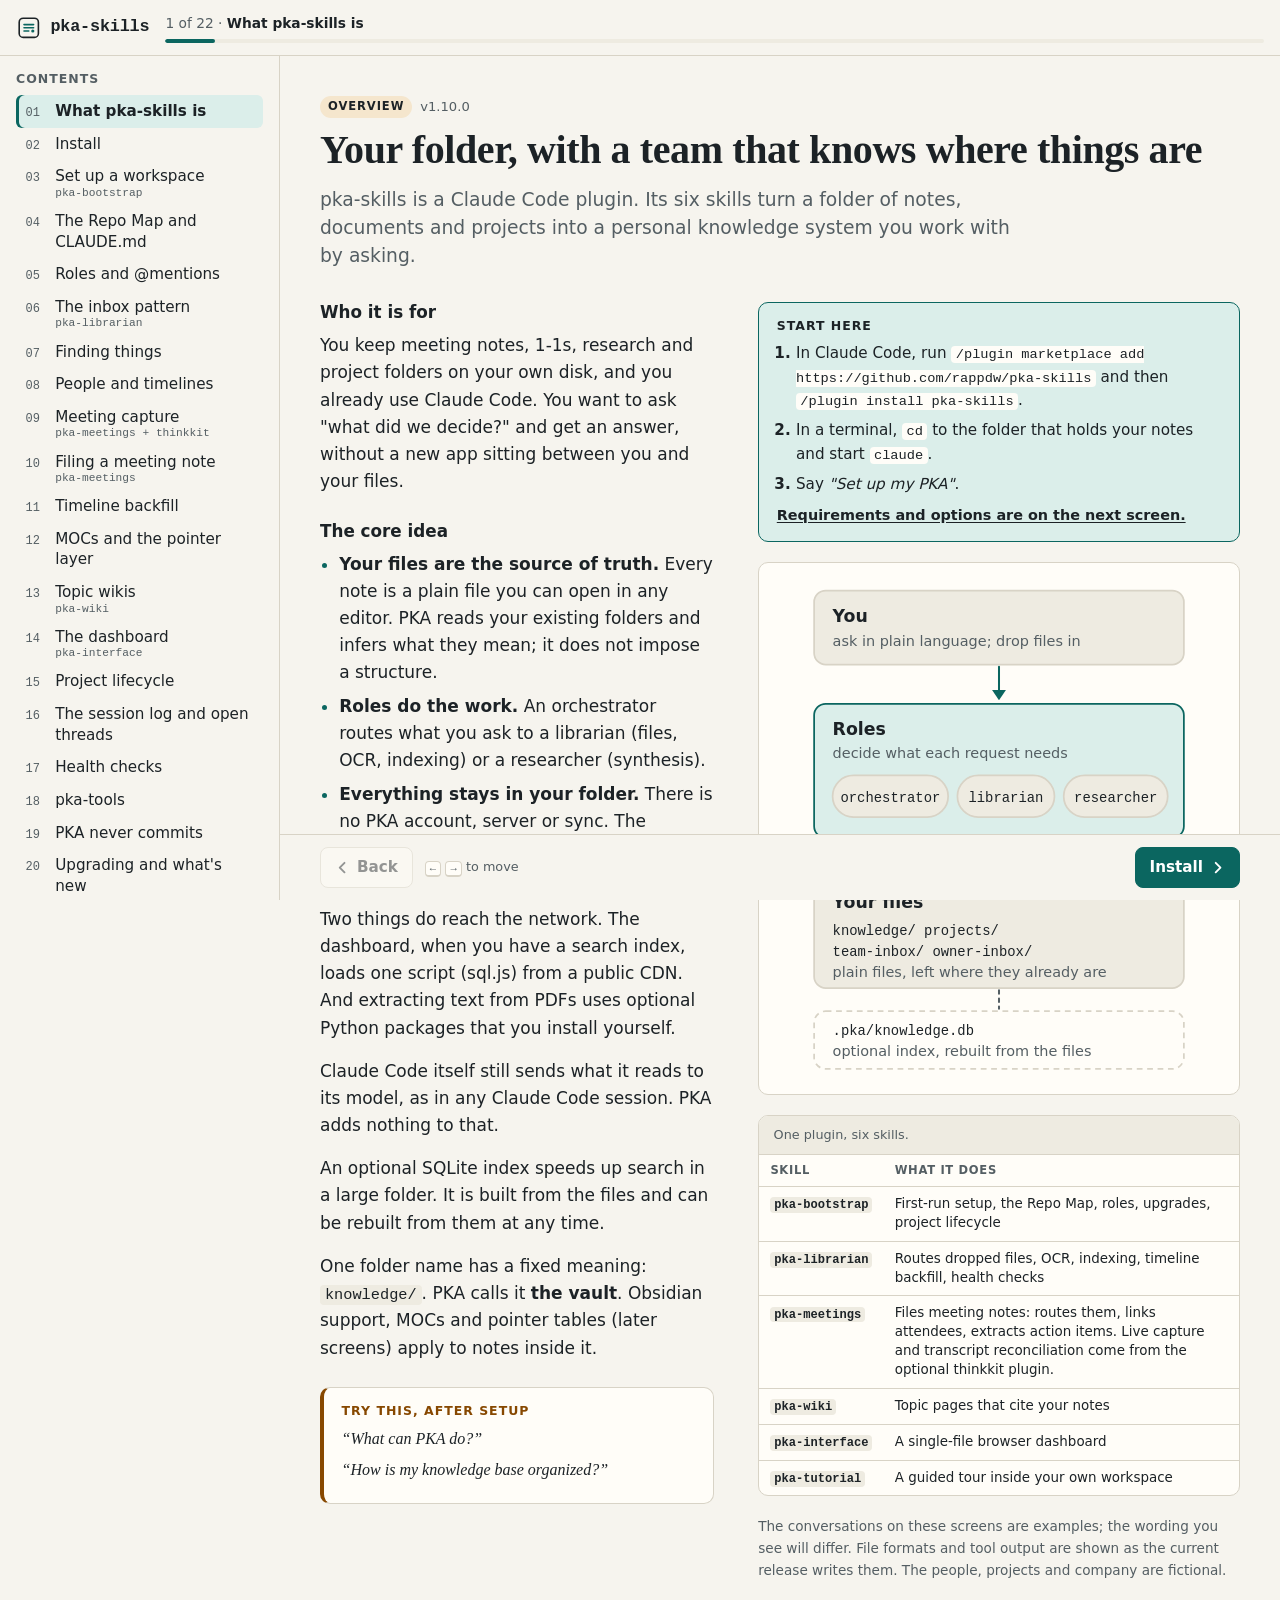
==== commit 26b2990f: "Docs: tutorial, curriculum and walkthrough site brought up to v1.10.0 docs/TUTORIAL.md is rewritten " ====
--- a/docs/index.html
+++ b/docs/index.html
@@ -74,7 +74,7 @@
 <!-- 1 ============================================================ -->
 <section class="screen" id="overview" data-title="What pka-skills is" aria-labelledby="h-overview">
   <header>
-    <p class="kicker"><span class="tag concept">Overview</span> v1.9.0</p>
+    <p class="kicker"><span class="tag concept">Overview</span> v1.10.0</p>
     <h2 id="h-overview" tabindex="-1">Your folder, with a team that knows where things are</h2>
     <p class="lede">pka-skills is a Claude Code plugin. Its six skills turn a folder of notes, documents and projects into a personal knowledge system you work with by asking.</p>
   </header>
@@ -148,7 +148,7 @@
             <thead><tr><th scope="col">Skill</th><th scope="col">What it does</th></tr></thead>
             <tbody>
               <tr><th scope="row"><code>pka-bootstrap</code></th><td>First-run setup, the Repo Map, roles, upgrades, project lifecycle</td></tr>
-              <tr><th scope="row"><code>pka-librarian</code></th><td>Routes dropped files, OCR, indexing, health checks</td></tr>
+              <tr><th scope="row"><code>pka-librarian</code></th><td>Routes dropped files, OCR, indexing, timeline backfill, health checks</td></tr>
               <tr><th scope="row"><code>pka-meetings</code></th><td>Files meeting notes: routes them, links attendees, extracts action items. Live capture and transcript reconciliation come from the optional thinkkit plugin.</td></tr>
               <tr><th scope="row"><code>pka-wiki</code></th><td>Topic pages that cite your notes</td></tr>
               <tr><th scope="row"><code>pka-interface</code></th><td>A single-file browser dashboard</td></tr>
@@ -238,6 +238,7 @@
         <li><strong>Confirm the map.</strong> You correct any folder it was unsure about and confirm where finished projects should be archived.</li>
       </ol>
       <p>If you do not use Obsidian, it also offers once to add topic tables to your knowledge folders. That is the <a href="#pointers">pointer layer</a>; you can say no and opt in later.</p>
+      <p>At the end it shows a schedule entry for a weekly <a href="#health">health check</a>. It installs nothing; adding the entry is yours to do.</p>
       <h3>What it writes</h3>
       <p><code>CLAUDE.md</code>, a <code>.pka/</code> folder and two inboxes. When it adapts to an existing structure it adds infrastructure and does not move your content.</p>
       <h3>If you already have a <code>CLAUDE.md</code></h3>
@@ -421,11 +422,11 @@
         <figcaption><span class="path">.pka/roles/roster.md</span></figcaption>
         <div class="scroller">
           <table>
-            <thead><tr><th scope="col">Role</th><th scope="col">Alias</th><th scope="col">Status</th><th scope="col">Model</th><th scope="col">Added</th></tr></thead>
+            <thead><tr><th scope="col">Role</th><th scope="col">Alias</th><th scope="col">Status</th><th scope="col">Added</th></tr></thead>
             <tbody>
-              <tr><th scope="row"><code>@orchestrator</code></th><td>—</td><td>active</td><td>claude-opus-4-5</td><td>2026-09-01</td></tr>
-              <tr><th scope="row"><code>@researcher</code></th><td>—</td><td>active</td><td>claude-opus-4-5</td><td>2026-09-01</td></tr>
-              <tr><th scope="row"><code>@librarian</code></th><td>—</td><td>active</td><td>claude-opus-4-5</td><td>2026-09-01</td></tr>
+              <tr><th scope="row"><code>@orchestrator</code></th><td>—</td><td>active</td><td>2026-09-01</td></tr>
+              <tr><th scope="row"><code>@researcher</code></th><td>—</td><td>active</td><td>2026-09-01</td></tr>
+              <tr><th scope="row"><code>@librarian</code></th><td>—</td><td>active</td><td>2026-09-01</td></tr>
             </tbody>
           </table>
         </div>
@@ -828,7 +829,7 @@
 <!-- 11 ============================================================ -->
 <section class="screen" id="backfill" data-title="Timeline backfill" aria-labelledby="h-backfill">
   <header>
-    <p class="kicker"><span class="tag concept">Concept</span> new in v1.9.0</p>
+    <p class="kicker"><span class="tag concept">Concept</span> since v1.9.0</p>
     <h2 id="h-backfill" tabindex="-1">Timeline backfill</h2>
     <p class="lede">Timelines start empty and fill in as you file new notes. The backfill puts the notes you already had on them: plan first, apply only when you approve, undo with one command.</p>
   </header>
@@ -841,6 +842,7 @@
         <li><strong>Undo</strong> if you want to: the apply prints the restore command. It refuses to overwrite a page you edited after the backfill unless you force it.</li>
       </ol>
       <p>Your notes are never changed. Only the people's <code>index.md</code> pages are. Backfilled lines have no summaries; ask for them one person at a time.</p>
+      <p>A note you write by hand later is not on a timeline until a skill files it or you backfill again. A full <a href="#health">health check</a> says how many are waiting.</p>
       <h3>How much it will find</h3>
       <p>The evidence is the note's folder, its frontmatter, links under <code>## Attendees</code>, or the filename. A name in the body does not count. For notes written before PKA, that mostly means notes inside a person's folder or with their name in the filename, plus notes linked from old "Mentioned in" or "References" sections on the person's own page. A short plan is not a failure.</p>
       <h3>How far a timeline reaches</h3>
@@ -940,11 +942,12 @@
             <thead><tr><th scope="col">Topic</th><th scope="col">Entities</th><th scope="col">Files</th></tr></thead>
             <tbody>
               <tr><td><code>northwind-partnership-2026</code></td><td>northwind</td><td class="files"><code>[[leadership/2026-11-14-slt-sync]]</code>, <code>[[leadership/2026-11-17-northwind-proposal-review]]</code>, <code>[[leadership/northwind-proposal.pdf]]</code></td></tr>
-              <tr><td><code>orion-build-vs-buy</code></td><td>orion, priya</td><td class="files"><code>[[leadership/2026-09-18-orion-build-vs-buy]]</code></td></tr>
+              <tr><td><code>orion-build-vs-buy</code></td><td>orion, priya</td><td class="files"><code>[[leadership/2026-09-18-orion-build-vs-buy]]</code>, <code>[[leadership/2026-08-01-offsite]]</code></td></tr>
             </tbody>
           </table>
         </div>
       </figure>
+      <p class="aside-note">The offsite note in the second row was later deleted. The librarian does not remove pointer links by itself; the <a href="#health">health check</a> reports the dead link.</p>
       <div class="compare">
         <div class="card"><span class="pill grey">without Obsidian</span><h4>Opt-in</h4>
           <ul>
@@ -1239,6 +1242,7 @@
         <li>Scan <code>team-inbox/</code> for new files; flag transcripts.</li>
         <li>Compare top-level folders with the Repo Map; flag new ones.</li>
         <li>Check projects for 60 or more days of inactivity.</li>
+        <li>Look at the newest <a href="#health">health-check</a> report. If it is at most 7 days old and still has findings, it gets one line. No lint is run.</li>
         <li>Greet you with open threads, inbox items and lifecycle flags.</li>
       </ol>
       <h3>How a thread stops being open</h3>
@@ -1273,7 +1277,8 @@
         <figcaption>The next morning, 2026-11-21</figcaption>
         <div class="msg ai"><span class="who">Claude &middot; orchestrator</span>
           <p>Good morning, Sam. Two threads are open: <code>vendor-contract.pdf</code> still needs OCR, and you owe Priya the architecture comparison today.</p>
-          <p>1 new file in <code>team-inbox/</code>. No stale projects. What are you working on?</p>
+          <p>1 new file in <code>team-inbox/</code>. No stale projects. Last health check (2026-11-20): 4 findings, in <code>owner-inbox/librarian-lint-2026-11-20.md</code>.</p>
+          <p>What are you working on?</p>
         </div>
       </figure>
     </div>
@@ -1283,69 +1288,184 @@
 <!-- 17 ============================================================ -->
 <section class="screen" id="health" data-title="Health checks" aria-labelledby="h-health">
   <header>
-    <p class="kicker"><span class="tag">Skill</span> <code>pka-librarian</code></p>
+    <p class="kicker"><span class="tag">Skill</span> <code>pka-librarian</code>, run by <code>pka-tools lint</code> since v1.10.0</p>
     <h2 id="h-health" tabindex="-1">Health checks</h2>
-    <p class="lede">Any knowledge base drifts: files move, links rot, a wiki falls behind newer notes. A health check finds these and writes a report. It never fixes anything on its own.</p>
-  </header>
-  <div class="cols">
-    <div class="prose">
-      <h3>What it looks for</h3>
+    <p class="lede">Any knowledge base drifts: files move, links rot, the same note is saved twice, a wiki falls behind newer notes. A health check, also called lint, finds these and writes a report. It never edits, moves or deletes anything.</p>
+  </header>
+  <div class="cols">
+    <div class="prose">
+      <p>Say <em>"Run a health check"</em>. Most of the checks are done by the helper, <code>pka-tools lint</code>, with no model and no network. The result is the same every run and takes seconds.</p>
+      <h3>What each rule finds</h3>
       <div class="scroller">
         <table>
-          <thead><tr><th scope="col">Check</th><th scope="col">Flags</th></tr></thead>
+          <thead><tr><th scope="col">Rule</th><th scope="col">Finds</th><th scope="col">Quick</th></tr></thead>
           <tbody>
-            <tr><td>Orphan files</td><td>Files in <code>team-inbox/unsorted/</code> for more than 14 days</td></tr>
-            <tr><td>Broken links</td><td>Markdown links and <code>[[wikilinks]]</code> pointing nowhere, including links in pointer rows</td></tr>
-            <tr><td>Stale wiki sources</td><td>A wiki citing a file that no longer exists</td></tr>
-            <tr><td>Empty folders</td><td>Repo Map folders with no content</td></tr>
-            <tr><td>Missing back-references</td><td>A note mentions someone whose folder does not link back (low priority)</td></tr>
-            <tr><td>Contradiction candidates</td><td>A wiki not updated for a month, with several newer notes on its topic not yet ingested</td></tr>
-            <tr><td>Uncited wiki claims</td><td>Wiki paragraphs with no citation</td></tr>
+            <tr><th scope="row">1</th><td>Things left in <code>team-inbox/unsorted/</code> and not changed for more than 14 days</td><td>yes</td></tr>
+            <tr><th scope="row">2</th><td>Broken links: a <code>[[wikilink]]</code> or relative markdown link whose file is not there, including links in pointer rows</td><td>yes</td></tr>
+            <tr><th scope="row">3</th><td>A path in a wiki's <code>## Sources</code> list that no longer exists</td><td>yes</td></tr>
+            <tr><th scope="row">4</th><td>A Repo Map row whose folder is missing or holds no documents</td><td>yes</td></tr>
+            <tr><th scope="row">5</th><td>Dated notes that belong on someone's <a href="#people">timeline</a> and are not on it. One line of information, not a finding</td><td>no</td></tr>
+            <tr><th scope="row">6</th><td>A wiki not updated for 30 days, with 3 or more newer notes on its topic that it does not cite</td><td>no</td></tr>
+            <tr><th scope="row">7</th><td>Wiki paragraphs with no citation</td><td>no</td></tr>
+            <tr><th scope="row">8a</th><td>Files that are byte for byte the same, of any type</td><td>yes</td></tr>
+            <tr><th scope="row">8b</th><td>The same text, once frontmatter, upper and lower case and spacing are set aside</td><td>yes</td></tr>
+            <tr><th scope="row">8c</th><td>Near-copies: notes of 200 words or more that are at least 80% alike, or where one holds at least 90% of the other. Often raw notes beside a reconciled version, or a <code>-2</code> copy</td><td>no</td></tr>
+            <tr><th scope="row">8d</th><td>Two person folders that answer to the same name, or where one folder name is contained in the other; two wikis with the same topic; one topic on two rows of the same pointer table</td><td>no</td></tr>
           </tbody>
         </table>
       </div>
-      <p>The first four are plain file checks and run quickly; ask for a <em>"quick lint"</em> to run only those. The default runs all seven.</p>
-      <h3>When to run it</h3>
-      <p>Weekly or monthly, and after a large import or a reorganization. Not every session.</p>
-      <p>The report lands in <code>owner-inbox/</code> with a summary on top, details below and suggested next actions at the end. You act on it; the check does not modify files.</p>
+      <p>Rules 6 and 7 need judgement. The librarian works them out in a session and appends them to the report the tool wrote. The rest are the tool's.</p>
+      <h3>Quick and full</h3>
+      <p>A full lint is the default. Say <em>"quick lint"</em> for the rules marked above: about a second for a few thousand notes, against a few seconds for a full one. A quick lint run later the same day does not replace a full report.</p>
+      <h3>Reading the report</h3>
+      <p>It lands in <code>owner-inbox/librarian-lint-&lt;date&gt;.md</code>: counts at the top, then a section per rule with a hint about what to do. Every finding ends with an id.</p>
+      <p>One set of copies is one finding, however many files are in it. Each file is compared with a <strong>suggested keeper</strong>: the copy with the most links to it, then one that is not in an inbox, then the oldest. It is a starting point; you decide. In the near-copy beside this, the suggestion is the original because a <a href="#pointers">pointer row</a> links to it, while the fuller note is the <code>-2</code> file.</p>
+      <h3>Acting on a finding</h3>
+      <p>Lint fixes nothing, and neither does the librarian unless you ask, one finding at a time. For a duplicate, say which copy stays: the others are deleted or moved on your yes, and links to a removed copy are rewritten to the keeper.</p>
+      <h3>When a finding is fine as it is</h3>
+      <p>Say <em>"That duplicate is on purpose, hide it"</em>. The librarian records the finding's id with your reason in <code>.pka/lint-suppressions.json</code>. It is left out of later reports and counted as suppressed. <em>"What have I hidden from lint?"</em> lists them, and one can be brought back.</p>
+      <p>An id belongs to the exact files or link it names. If a set of duplicates gains or loses a file, it is a new finding. The line for rule 5 cannot be hidden; a <a href="#backfill">backfill</a> clears it.</p>
+      <h3>Running it every week</h3>
+      <p>Because a quick lint needs no model, it can run unattended. Say <em>"Show me the weekly lint schedule"</em> and you are shown a cron line and a macOS launchd file for Mondays at 09:00. <strong>Nothing is installed</strong>, by the tool or by any skill: adding the entry is yours to do, and you can ignore it. Setup and upgrades show the same entry.</p>
+      <p>When the newest report is at most 7 days old and still has findings, the next session's <a href="#session-log">greeting</a> mentions it once. No lint is run at session start.</p>
       <aside class="try" aria-label="Try this">
         <h3>Try this</h3>
         <ul>
           <li>Run a health check</li>
-          <li>Check for broken links</li>
-        </ul>
-      </aside>
-    </div>
-    <div class="visuals">
+          <li>Find duplicate notes</li>
+          <li>That finding is fine, hide it</li>
+          <li>Show me the weekly lint schedule</li>
+        </ul>
+      </aside>
+    </div>
+    <div class="visuals">
+      <figure class="fig term">
+        <figcaption>A quick lint, then a full one, in Sam's workspace</figcaption>
+<pre><code><span class="pr">$</span> <span class="cmd">.pka/bin/pka-tools lint --quick</span>
+Lint (quick): 4 finding(s), 0 informational, 0 suppressed; 20 files scanned
+  rule 2  Broken links                         <span class="warn">2 findings</span>
+  rule 4  Empty Repo Map folders               <span class="warn">1 finding</span>
+  rule 8a Byte-identical files                 <span class="warn">1 finding</span>
+Report: owner-inbox/librarian-lint-2026-11-20.md
+Nothing was changed. Rules 6 and 7 are the librarian's to add.
+
+<span class="pr">$</span> <span class="cmd">.pka/bin/pka-tools lint</span>
+Lint (full): 5 finding(s), 1 informational, 0 suppressed; 20 files scanned
+  rule 2  Broken links                         <span class="warn">2 findings</span>
+  rule 4  Empty Repo Map folders               <span class="warn">1 finding</span>
+  rule 5  Notes not on a person's timeline     <span class="dim">1 informational</span>
+  rule 8a Byte-identical files                 <span class="warn">1 finding</span>
+  rule 8c Near-duplicates and contained notes  <span class="warn">1 finding</span>
+Report: owner-inbox/librarian-lint-2026-11-20.md
+Nothing was changed. Rules 6 and 7 are the librarian's to add.</code></pre>
+      </figure>
       <figure class="fig file">
-        <figcaption><span class="path">owner-inbox/librarian-lint-2026-11-20.md</span></figcaption>
+        <figcaption><span class="path">owner-inbox/librarian-lint-2026-11-20.md</span> the full report, shortened where marked</figcaption>
 <pre><code><span class="hd"># Knowledge Base Health — 2026-11-20</span>
 
-Scanned: 412 files, 1 wiki pages, 7 Repo Map folders
-Checks run: orphans, broken-links, stale-sources, empty-folders,
-            back-refs, contradictions, uncited-claims
-
-<span class="hd">## Summary</span>
-- 1 orphan file
-- 2 broken links
-- 1 uncited wiki section
-
-<span class="hd">## Details</span>
-
-<span class="hd">## 1 orphan files in team-inbox/unsorted/</span>
-- `team-inbox/unsorted/scan-20261028-091500.pdf` (added 23 days ago)
-
-<span class="hd">## 2 broken links</span>
-- `knowledge/leadership/2026-09-18-orion-build-vs-buy.md:14` → `../research/orion-costs.md` (missing)
-- `knowledge/leadership/_MOC.md:12` → `leadership/2026-08-01-offsite` (missing — in Pointers row, topic 'orion-build-vs-buy')
-
-<span class="hd">## 1 uncited wiki sections</span>
-- `knowledge/topics/mcp/wiki.md` — ## Key concepts has 1 paragraphs without citations
-
-<span class="hd">## Suggested next actions</span>
-1. Fix 2 broken links — highest priority
-2. Route or delete the orphan file</code></pre>
-      </figure>
+Written by `pka-tools lint`. Nothing was changed: lint reports, you decide.
+
+- Scanned: 20 files (17 markdown)
+- Checks run: rule 1, rule 2, rule 3, rule 4, rule 5, rule 8a, rule 8b, rule 8c, rule 8d
+- Findings: 5
+- Informational: 1
+- Suppressed: 0
+<span class="an">…</span>
+<span class="hd">## 2. Broken links (2 findings)</span>
+
+Fix or remove these references. The librarian does not remove pointer-row links by itself.
+
+- `knowledge/leadership/2026-09-18-orion-build-vs-buy.md:4` → `../research/orion-costs.md` (missing) <mark>[id: 2-db1720de]</mark>
+- `knowledge/leadership/_MOC.md:11` → `[[leadership/2026-08-01-offsite]]` (missing; in the Pointers row for topic 'orion-build-vs-buy') <mark>[id: 2-4b4dd24f]</mark>
+
+<span class="hd">## 4. Empty Repo Map folders (1 finding)</span>
+<span class="an">…</span>
+- `knowledge/archive/` — nothing indexable in it <mark>[id: 4-e29a9656]</mark>
+
+<span class="hd">## 5. Notes not on a person's timeline (1 informational)</span>
+<span class="an">…</span>
+- Information: 1 note (1 timeline line) across 1 person are not on the timeline of someone they involve [id: 5-timelines, information]
+  - `knowledge/personnel/priya/2026-11-19-1-1-priya.md` → priya
+
+<span class="hd">## 8a. Byte-identical files (1 finding)</span>
+
+Keep one copy and delete or move the others yourself; links to a removed copy will then show as broken.
+
+<span class="hd">### 2 files, byte for byte the same: `knowledge/research/vendor-landscape/research.md`, `projects/orion/vendor-landscape.md`</span> <mark>[id: 8a-130ebf71]</mark>
+
+| File | Size | Modified | Links to it | Compared with the keeper |
+|---|---|---|---|---|
+| `knowledge/research/vendor-landscape/research.md` | 283 B | 2026-11-20 | 0 | <mark>suggested keeper</mark> |
+| `projects/orion/vendor-landscape.md` | 283 B | 2026-11-20 | 0 | identical bytes |
+
+<span class="hd">## 8c. Near-duplicates and contained notes (1 finding)</span>
+
+Often raw notes beside a reconciled version, or a `-2` copy. Keep the fuller one, or suppress the group.
+
+<span class="hd">### 2 files, up to 92% alike: `knowledge/leadership/2026-11-17-northwind-proposal-review-2.md`, `knowledge/leadership/2026-11-17-northwind-proposal-review.md`</span> <mark>[id: 8c-c13af50b]</mark>
+
+| File | Size | Modified | Links to it | Compared with the keeper |
+|---|---|---|---|---|
+| `knowledge/leadership/2026-11-17-northwind-proposal-review-2.md` | 1.7 KB | 2026-11-20 | 0 | near copy |
+| `knowledge/leadership/2026-11-17-northwind-proposal-review.md` | 1.5 KB | 2026-11-20 | 1 | <mark>suggested keeper</mark> |
+
+<span class="hd">## Librarian checks (rules 6 and 7)</span>
+
+<span class="cm">&lt;!-- librarian:rules-6-7 --&gt;</span>
+<span class="an">…</span></code></pre>
+      </figure>
+      <div class="cards">
+        <div class="card"><h4>What these are</h4>
+          <ul>
+            <li>A note links to a cost sheet that was never filed, and a pointer row still lists a note Sam deleted.</li>
+            <li><code>knowledge/archive/</code> is in the Repo Map; nothing is archived yet.</li>
+            <li>Sam wrote a 1-1 note by hand after the backfill.</li>
+            <li>The research brief was copied into Orion.</li>
+            <li>The proposal review was filed twice, the second time with a paragraph added.</li>
+          </ul>
+        </div>
+        <div class="card"><h4>Not reported as duplicates</h4>
+          <ul>
+            <li>A PDF's text sidecar beside its source</li>
+            <li>Anything in an earshot capture directory</li>
+            <li><code>_MOC.md</code> files, and one topic in two different MOCs</li>
+            <li>What <code>.pkaignore</code> matches</li>
+            <li>Very short notes, such as two files holding only the same headings</li>
+          </ul>
+        </div>
+      </div>
+      <figure class="fig term">
+        <figcaption>Hiding a finding, as the librarian runs it. Orion keeps its own copy of the brief on purpose.</figcaption>
+<pre><code><span class="pr">$</span> <span class="cmd">.pka/bin/pka-tools lint suppress 8a-130ebf71 --reason "Orion keeps its own copy of the brief"</span>
+<span class="ok">Suppressed: 8a-130ebf71</span>
+  2 files, byte for byte the same: `knowledge/research/vendor-landscape/research.md`, `projects/orion/vendor-landscape.md`
+
+<span class="pr">$</span> <span class="cmd">.pka/bin/pka-tools lint</span>
+Lint (full): 4 finding(s), 1 informational, <mark>1 suppressed</mark>; 20 files scanned
+  rule 2  Broken links                         <span class="warn">2 findings</span>
+  rule 4  Empty Repo Map folders               <span class="warn">1 finding</span>
+  rule 5  Notes not on a person's timeline     <span class="dim">1 informational</span>
+  rule 8c Near-duplicates and contained notes  <span class="warn">1 finding</span>
+Report: owner-inbox/librarian-lint-2026-11-20.md
+Nothing was changed. Rules 6 and 7 are the librarian's to add.</code></pre>
+      </figure>
+      <figure class="fig term">
+        <figcaption>The schedule entry. The paths are the workspace's own; the launchd file is cut short here.</figcaption>
+<pre><code><span class="pr">$</span> <span class="cmd">.pka/bin/pka-tools lint schedule</span>
+<span class="ok">Nothing was installed.</span> To run a quick lint every Monday at 09:00, install ONE of these yourself.
+
+Output goes to .pka/lint-cron-log.txt, so a run that fails leaves a trace.
+
+cron (run `crontab -e` and add this line):
+
+0 9 * * 1 /usr/bin/env python3 '/home/sam/pka/.pka/bin/pka-tools' lint --quick --workspace '/home/sam/pka' &gt;&gt; '/home/sam/pka/.pka/lint-cron-log.txt' 2&gt;&amp;1
+
+launchd on macOS (save as ~/Library/LaunchAgents/org.pka-skills.lint.pka-<span class="dim">&lt;hash&gt;</span>.plist, then `launchctl load` that file):
+
+&lt;?xml version="1.0" encoding="UTF-8"?&gt;
+<span class="dim">…</span></code></pre>
+      </figure>
+      <p class="aside-note">Two limits. Near-copy detection compares text, not meaning, so a note rewritten in other words is not found. A scheduled run is a quick lint: it leaves out near-copies, duplicate people and the two wiki rules.</p>
     </div>
   </div>
 </section>
@@ -1374,6 +1494,7 @@
         <li><strong>When unsure, it skips and reports.</strong> Malformed frontmatter, a read-only file or an unexpected table is left alone and named.</li>
         <li><strong>Safe to repeat.</strong> Running a command twice changes nothing the second time.</li>
         <li><strong>Whole writes.</strong> A file is written to a temporary name and renamed into place.</li>
+        <li><strong>Its own reports never go through a link.</strong> If a lint report's path is a symbolic link, lint stops with one line and writes nothing.</li>
       </ul>
       <aside class="try" aria-label="Try this">
         <h3>Try this</h3>
@@ -1389,7 +1510,7 @@
         <figcaption>Asked what it sees in Sam's workspace</figcaption>
 <pre><code><span class="pr">$</span> <span class="cmd">.pka/bin/pka-tools status</span>
 Workspace:        ~/pka
-pka-tools:        1.9.0 (vendored: 1.9.0)
+pka-tools:        1.10.0 (vendored: 1.10.0)
 Vault:            knowledge
 Obsidian:         not present
 Timelines reach:  .
@@ -1411,6 +1532,7 @@
               <tr><td>ask what is open</td><td><code>actions</code>: unchecked boxes in dated notes; <code>log open</code>: open threads</td></tr>
               <tr><td>move a project</td><td><code>pointers rename</code>: links follow the folder</td></tr>
               <tr><td>backfill timelines</td><td><code>timeline plan</code>, <code>apply</code>, <code>restore</code></td></tr>
+              <tr><td>run a health check</td><td><code>lint</code>, <code>lint suppress</code>, <code>lint schedule</code>. Their output is on the <a href="#health">health checks screen</a>.</td></tr>
               <tr><td>upgrade</td><td><code>install</code> and <code>db migrate</code>, with backups</td></tr>
             </tbody>
           </table>
@@ -1495,7 +1617,7 @@
       <p>Throughout: your notes are not touched (the upgrade changes <code>.pka/</code> only), nothing is committed, and it needs <code>python3</code> 3.9 or newer.</p>
       <h3>A preview first</h3>
       <p>Ask the tutorial <em>"Do I need to upgrade?"</em> It compares your workspace with the installed release, shows a preview that changes no file, explains each step, and hands over to <code>pka-bootstrap</code> when you are ready. Afterwards it teaches what is new, using your own folder names.</p>
-      <p>After upgrading to v1.9.0, the next step is the <a href="#backfill">timeline backfill</a>.</p>
+      <p>The upgrade ends by showing the weekly <a href="#health">health-check</a> schedule entry, which you can install or ignore. If the workspace was on a release before v1.9.0, the next step is the <a href="#backfill">timeline backfill</a>.</p>
       <h3>If an earlier release committed for you</h3>
       <p>Releases v1.6.0 to v1.7.0 could set a workspace up with nested repositories and commit into them after each filed note. That was removed in v1.8.0. Your repositories and their history are untouched.</p>
       <ul>
@@ -1515,9 +1637,9 @@
       <figure class="fig term">
         <figcaption>The preview, run for you by the tutorial from the plugin's copy. This workspace was last set up before v1.7.0.</figcaption>
 <pre><code><span class="pr">$</span> <span class="cmd">python3 "&lt;plugin root&gt;/bootstrap-assets/tools/pka-tools" install --workspace ~/pka --dry-run</span>
-pka-tools install (dry run) — plugin version 1.9.0
-  installed: 22   updated: 1   current: 0   kept: 0   conflicts: 0
-Installed (22):
+pka-tools install (dry run) — plugin version 1.10.0
+  installed: 23   updated: 1   current: 0   kept: 0   conflicts: 0
+Installed (23):
   - bin/pka-tools
   - bin/pka_tools/__init__.py
   <span class="dim">…</span>
@@ -1533,6 +1655,7 @@
               <tr><th scope="row">v1.7.0</th><td>See a timeline on each person's page. Teach a nickname once. Have every filed note treated the same way. List open action items by date range. Get a greeting that shows what is actually open.</td></tr>
               <tr><th scope="row">v1.8.0</th><td>Rely on PKA not committing or pushing. Clear the old commit and push instructions out of your role files. Move a finished project and keep its links working.</td></tr>
               <tr><th scope="row">v1.9.0</th><td>Put the notes you already had on people's timelines. Without Obsidian, have timelines reach notes anywhere in the workspace.</td></tr>
+              <tr><th scope="row">v1.10.0</th><td>Find duplicate notes and duplicate people in a health check. Hide a finding that is fine as it is. Run a quick lint every week without a session. Have every form of link checked for breakage.</td></tr>
             </tbody>
           </table>
         </div>
@@ -1556,7 +1679,7 @@
   <header>
     <p class="kicker"><span class="tag">Skill</span> <code>pka-tutorial</code></p>
     <h2 id="h-tutorial" tabindex="-1">The guided tour, in your own workspace</h2>
-    <p class="lede">This site uses a fictional workspace. <code>pka-tutorial</code> covers the nine core workflows inside yours, with your folder names and prompts you can try as you go.</p>
+    <p class="lede">This site uses a fictional workspace. <code>pka-tutorial</code> covers the same ground inside yours, in eleven modules, with your folder names and prompts you can try as you go.</p>
   </header>
   <div class="cols">
     <div class="prose">
@@ -1572,8 +1695,9 @@
         <li>It hands off instead of acting. It never moves or deletes files, and it does not perform the upgrade.</li>
         <li>Ask a real question in the middle and it stops teaching and answers.</li>
       </ul>
-      <h3>What the tour leaves out</h3>
-      <p>The nine modules do not cover people and timelines, the backfill, pointer tables, <code>pka-tools</code> or the no-commit rule. The tutorial teaches those as "what's new" after an upgrade. In a workspace first set up on this release, read those screens here, or ask about one by name.</p>
+      <h3>What depends on your workspace</h3>
+      <p>Two modules are taught in full only where they apply: people and timelines when you have a people folder, and the pointer layer when you use Obsidian or have opted in to pointer tables. Otherwise the tutorial says briefly what they are and how to get them.</p>
+      <p>Upgrading is not a module. The tutorial checks your workspace first and, when it is behind, walks you through the <a href="#upgrade">upgrade</a> and then teaches what is new.</p>
       <aside class="try" aria-label="Try this">
         <h3>Try this</h3>
         <ul>
@@ -1591,12 +1715,12 @@
         </div>
       </figure>
       <figure class="fig">
-        <figcaption>The nine modules</figcaption>
+        <figcaption>The eleven modules</figcaption>
         <div class="scroller">
           <table>
             <thead><tr><th scope="col">Module</th><th scope="col">On this site</th></tr></thead>
             <tbody>
-              <tr><td>1. Orientation</td><td><a href="#overview">Overview</a>, <a href="#repo-map">Repo Map</a></td></tr>
+              <tr><td>1. Orientation</td><td><a href="#overview">Overview</a>, <a href="#repo-map">Repo Map</a>, <a href="#pka-tools">pka-tools</a>, <a href="#no-git">PKA never commits</a></td></tr>
               <tr><td>2. Finding things</td><td><a href="#finding">Finding things</a></td></tr>
               <tr><td>3. The inbox pattern</td><td><a href="#inbox">The inbox pattern</a></td></tr>
               <tr><td>4. Meeting capture</td><td><a href="#meetings">Meeting capture</a>, <a href="#meeting-filing">Filing a meeting note</a></td></tr>
@@ -1605,6 +1729,8 @@
               <tr><td>7. The role system</td><td><a href="#roles">Roles and @mentions</a></td></tr>
               <tr><td>8. Topic wikis</td><td><a href="#wikis">Topic wikis</a></td></tr>
               <tr><td>9. Health checks</td><td><a href="#health">Health checks</a></td></tr>
+              <tr><td>10. People and timelines</td><td><a href="#people">People and timelines</a>, <a href="#backfill">Timeline backfill</a></td></tr>
+              <tr><td>11. The pointer layer and Obsidian</td><td><a href="#pointers">MOCs and the pointer layer</a></td></tr>
             </tbody>
           </table>
         </div>
@@ -1626,7 +1752,7 @@
       <h3>Read more</h3>
       <ul>
         <li><a href="https://github.com/rappdw/pka-skills">The repository</a>: source, issues, and each skill's <code>SKILL.md</code>.</li>
-        <li><a href="https://github.com/rappdw/pka-skills/blob/main/docs/TUTORIAL.md"><code>docs/TUTORIAL.md</code></a>: a longer written walkthrough of daily use.</li>
+        <li><a href="https://github.com/rappdw/pka-skills/blob/main/docs/TUTORIAL.md"><code>docs/TUTORIAL.md</code></a>: the long-form written reference, section by section.</li>
         <li><a href="https://github.com/rappdw/pka-skills/blob/main/CHANGELOG.md">The changelog</a>: what each release changed, and what an existing workspace should do.</li>
         <li><a href="https://github.com/rappdw/pka-skills/blob/main/bootstrap-assets/tools/README.md">The <code>pka-tools</code> reference</a>: every command, exit code and editing rule.</li>
         <li><a href="https://github.com/rappdw/thinkkit">thinkkit</a>: the optional plugin for live meeting capture and transcript reconciliation.</li>
@@ -1650,6 +1776,7 @@
           <li><b>"What do I know about …?"</b><span>Ask about a person or a topic you have notes on.</span></li>
           <li><b>"Generate my dashboard"</b><span>Open the file it writes in a browser.</span></li>
           <li><b>"Backfill the timelines from my old notes"</b><span>If you keep a folder per person. Timelines start empty; this fills them from what you already have.</span></li>
+          <li><b>"Run a health check"</b><span>Broken links and duplicate notes, in a report. Nothing is changed.</span></li>
         </ol>
       </figure>
     </div>
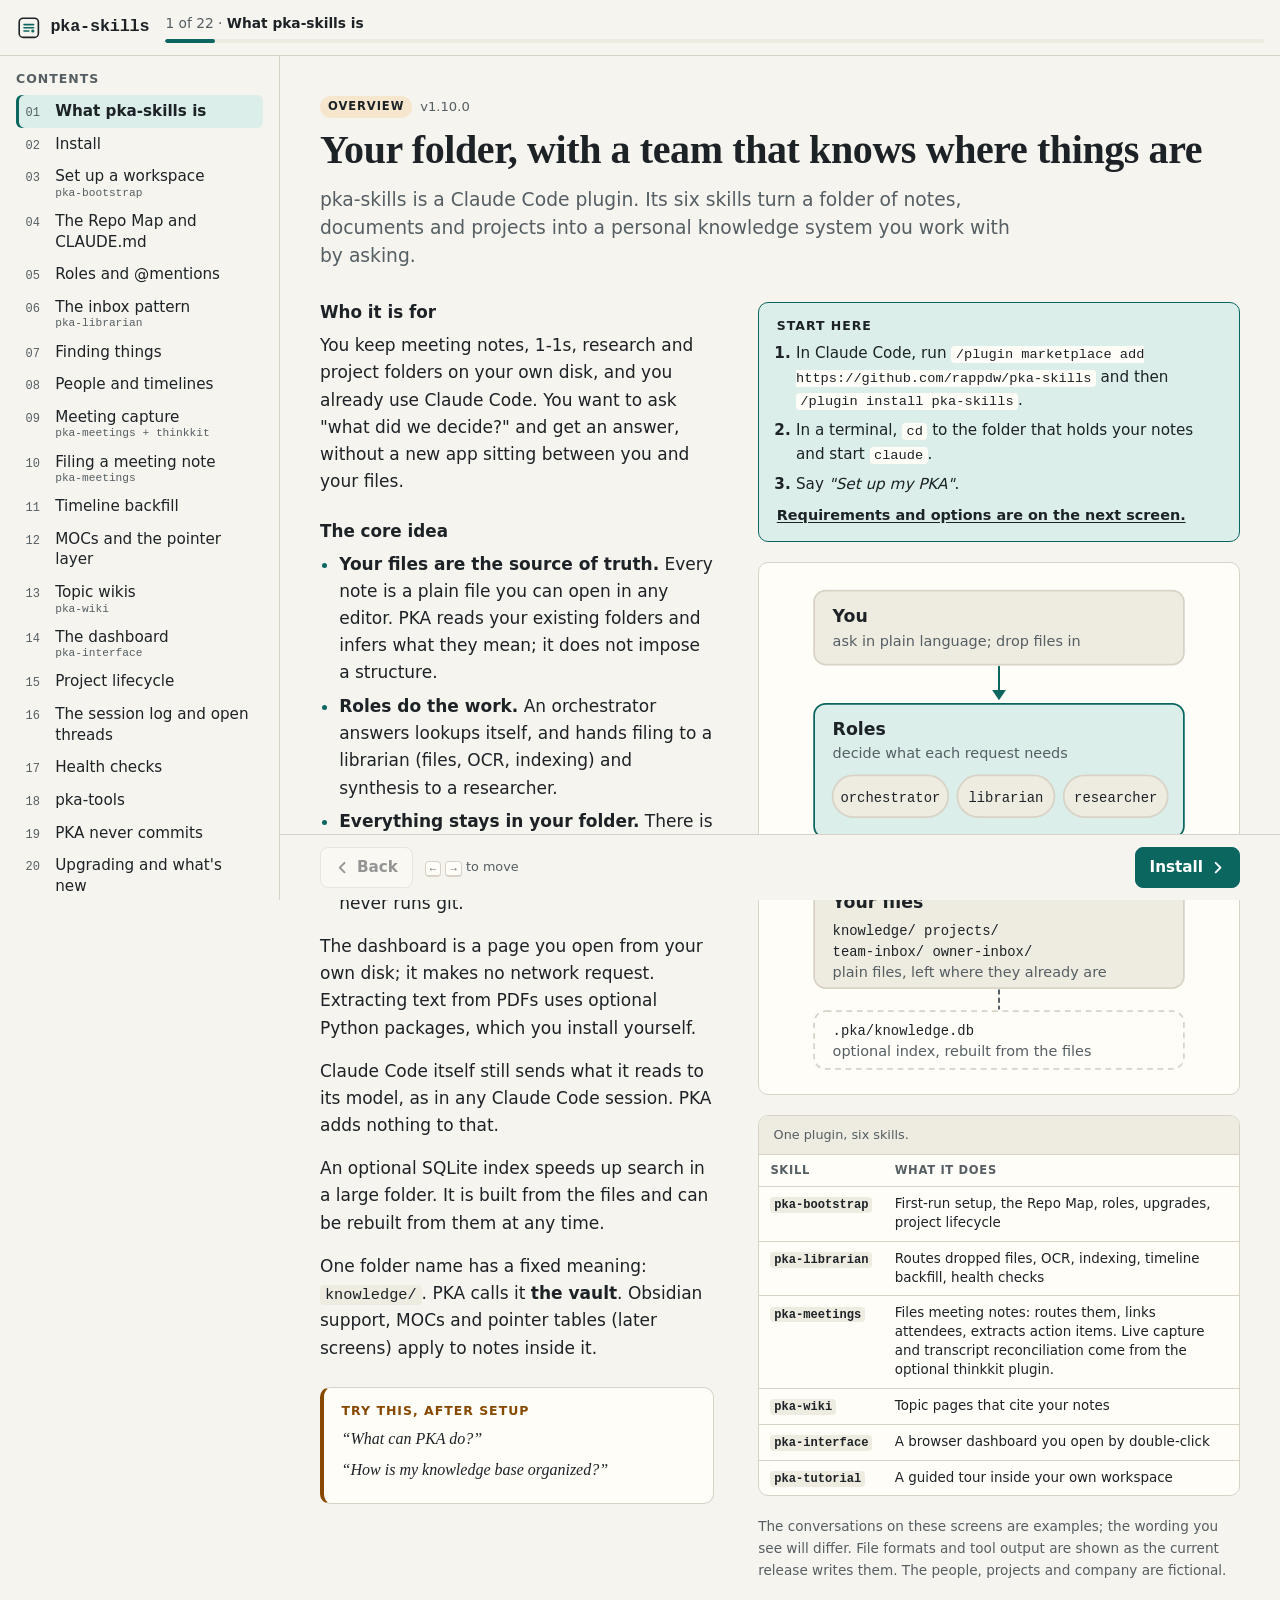
==== commit ba93ab8e: "Docs: describe the skills clean-up and the new dashboard (PRs #24, #26) All Phase 7 branches ship in" ====
--- a/docs/index.html
+++ b/docs/index.html
@@ -85,10 +85,10 @@
       <h3>The core idea</h3>
       <ul>
         <li><strong>Your files are the source of truth.</strong> Every note is a plain file you can open in any editor. PKA reads your existing folders and infers what they mean; it does not impose a structure.</li>
-        <li><strong>Roles do the work.</strong> An orchestrator routes what you ask to a librarian (files, OCR, indexing) or a researcher (synthesis).</li>
+        <li><strong>Roles do the work.</strong> An orchestrator answers lookups itself, and hands filing to a librarian (files, OCR, indexing) and synthesis to a researcher.</li>
         <li><strong>Everything stays in your folder.</strong> There is no PKA account, server or sync. The bundled helper makes no network calls and never runs git.</li>
       </ul>
-      <p>Two things do reach the network. The dashboard, when you have a search index, loads one script (sql.js) from a public CDN. And extracting text from PDFs uses optional Python packages that you install yourself.</p>
+      <p>The dashboard is a page you open from your own disk; it makes no network request. Extracting text from PDFs uses optional Python packages, which you install yourself.</p>
       <p>Claude Code itself still sends what it reads to its model, as in any Claude Code session. PKA adds nothing to that.</p>
       <p>An optional SQLite index speeds up search in a large folder. It is built from the files and can be rebuilt from them at any time.</p>
       <p>One folder name has a fixed meaning: <code>knowledge/</code>. PKA calls it <strong>the vault</strong>. Obsidian support, MOCs and pointer tables (later screens) apply to notes inside it.</p>
@@ -151,7 +151,7 @@
               <tr><th scope="row"><code>pka-librarian</code></th><td>Routes dropped files, OCR, indexing, timeline backfill, health checks</td></tr>
               <tr><th scope="row"><code>pka-meetings</code></th><td>Files meeting notes: routes them, links attendees, extracts action items. Live capture and transcript reconciliation come from the optional thinkkit plugin.</td></tr>
               <tr><th scope="row"><code>pka-wiki</code></th><td>Topic pages that cite your notes</td></tr>
-              <tr><th scope="row"><code>pka-interface</code></th><td>A single-file browser dashboard</td></tr>
+              <tr><th scope="row"><code>pka-interface</code></th><td>A browser dashboard you open by double-click</td></tr>
               <tr><th scope="row"><code>pka-tutorial</code></th><td>A guided tour inside your own workspace</td></tr>
             </tbody>
           </table>
@@ -180,7 +180,6 @@
       <h3>Optional</h3>
       <ul>
         <li><strong>To make PDFs searchable:</strong> <code>pdfplumber</code> or <code>pypdf</code> (Python packages) for PDFs that contain text. <code>tesseract</code> for scans and image-only PDFs. Without them a PDF is still filed, but its contents are not searchable.</li>
-        <li><strong>For the dashboard without an index:</strong> Chrome or Edge.</li>
         <li><strong>For a search index:</strong> a Python whose built-in SQLite includes FTS5. The helper tells you if yours does not.</li>
         <li><strong>Obsidian</strong> is not required for anything on this site.</li>
       </ul>
@@ -214,6 +213,7 @@
       </figure>
       <div class="cards">
         <div class="card"><h4>An existing folder</h4><p>The usual case. Setup reads what is there and leaves your files where they are.</p></div>
+        <div class="card"><h4>An empty folder</h4><p>Setup still writes its own files. Content folders are created only if you accept the starter layout it offers, or name your own.</p></div>
         <div class="card"><h4>Later releases</h4><p>Update the plugin, then say "bootstrap upgrade" in the workspace. See <a href="#upgrade">Upgrading</a>.</p></div>
       </div>
     </div>
@@ -241,6 +241,7 @@
       <p>At the end it shows a schedule entry for a weekly <a href="#health">health check</a>. It installs nothing; adding the entry is yours to do.</p>
       <h3>What it writes</h3>
       <p><code>CLAUDE.md</code>, a <code>.pka/</code> folder and two inboxes. When it adapts to an existing structure it adds infrastructure and does not move your content.</p>
+      <p>In an empty folder it writes the same infrastructure. Content folders are created only if you accept the one starter layout it offers (<code>knowledge/</code> with <code>meetings/</code>, <code>personnel/</code> and <code>archive/</code> inside, plus <code>projects/</code>) or name your own.</p>
       <h3>If you already have a <code>CLAUDE.md</code></h3>
       <p>Bootstrap asks whether it belongs to an existing PKA or is unrelated. It shows you a diff and waits for your confirmation before overwriting a <code>CLAUDE.md</code> it did not write, whatever autonomy level you chose.</p>
       <h3>Storage</h3>
@@ -381,13 +382,13 @@
   <header>
     <p class="kicker"><span class="tag concept">Concept</span> who does what</p>
     <h2 id="h-roles" tabindex="-1">Roles and @mentions</h2>
-    <p class="lede">Three roles ship with PKA. You can name one with an @mention, or describe what you want and let the orchestrator route it.</p>
+    <p class="lede">Three roles ship with PKA. You can name one with an @mention, or describe what you want: the orchestrator answers lookups itself and hands on filing and synthesis.</p>
   </header>
   <div class="cols">
     <div class="prose">
       <dl>
         <dt><code>@orchestrator</code></dt>
-        <dd>Always active. Routes requests, keeps the Repo Map, runs the session start and end, handles project lifecycle. It answers where things are, and hands file work to the librarian and synthesis to the researcher.</dd>
+        <dd>Always active. Answers lookups itself: where something is, what a note says. Keeps the Repo Map, runs the session start and end, handles project lifecycle. It hands filing to the librarian and synthesis to the researcher.</dd>
         <dt><code>@librarian</code></dt>
         <dd>Takes files in: inventory, OCR, routing, indexing. Shows a routing proposal before it moves anything, unless you chose hands-off.</dd>
         <dt><code>@researcher</code></dt>
@@ -400,7 +401,7 @@
       <h3>Adding a role</h3>
       <p>Say <em>"Add a data analyst to my team"</em>. The researcher writes a competency brief to <code>owner-inbox/research-&lt;role&gt;-&lt;date&gt;.md</code>, a role file is written to <code>.pka/roles/</code>, the roster gains a row, and you are shown the definition to confirm before it is final. A role can have an alias, so a persona name works as an @mention too.</p>
       <h3>Writing for you</h3>
-      <p><code>.pka/owner-profile.md</code> holds your communication style. Roles read it. If summaries run long, say so and the profile is updated.</p>
+      <p><code>.pka/owner-profile.md</code> holds your communication style. The orchestrator reads it once at the start of a session, and the roles write in that style. If summaries run long, say so and the profile is updated.</p>
       <aside class="try" aria-label="Try this">
         <h3>Try this</h3>
         <ul>
@@ -653,7 +654,7 @@
         <li>It shows one discrepancy at a time. You answer accept, modify or skip, and an accepted change is written immediately.</li>
         <li>It ends with a count of found, resolved and skipped.</li>
       </ul>
-      <p>If you have a transcript and no notes, PKA offers to generate notes from the transcript.</p>
+      <p>If you have a transcript and no notes, PKA offers to write notes from the transcript. This is PKA's own step and does not need thinkkit. It is offered, never done automatically, and the notes carry a <code>**Source**:</code> line saying they were written from the transcript.</p>
       <h3>If you record with earshot</h3>
       <p>earshot is a separate, local recording and transcription tool. When it is in use, <code>take-notes</code> links the notes to the recording with a <code>**Recording**:</code> line, the reconcile step reads the capture's transcript, and PKA never moves or deletes the capture folder. Only the notes are filed.</p>
       <aside class="try" aria-label="Try this">
@@ -670,7 +671,7 @@
           <ul>
             <li>Write notes however you like, then say "File these meeting notes: <code>&lt;path&gt;</code>".</li>
             <li>You get everything on the <a href="#meeting-filing">next screen</a>: routing, attendee links, action items, timelines.</li>
-            <li>No live expansion and no transcript checking. A transcript stays held in <code>team-inbox/</code>, and PKA says which modes are unavailable.</li>
+            <li>No live expansion and no transcript checking; PKA says which modes are unavailable. A transcript stays held in <code>team-inbox/</code>, and PKA can still write notes from it if you ask.</li>
           </ul>
         </div>
         <div class="card"><span class="pill on">with thinkkit</span><h4>Capture and reconcile too</h4>
@@ -756,7 +757,7 @@
       <h3>What happens to the note</h3>
       <ol>
         <li><strong>Route.</strong> A 1-1 goes to that person's folder, if they have one; otherwise to your general meeting folder, with a suggestion to create one. A leadership or general meeting goes to a <code>meeting-home</code> folder; with several, or none, you are asked.</li>
-        <li><strong>Link attendees.</strong> Each name is checked against your <a href="#people">people folders</a>. A certain match is linked under <code>## Attendees</code>. An ambiguous one is asked about. No match is listed without a link.</li>
+        <li><strong>Link attendees.</strong> Each name is checked against your <a href="#people">people folders</a>. A certain match is linked under <code>## Attendees</code>, which is appended at the end of the note if the note has none. An ambiguous one is asked about. No match is listed without a link.</li>
         <li><strong>Extract action items</strong> and ask: "Found N action items. Add to session log open threads?" On a yes they appear in the next session's greeting.</li>
         <li><strong>Save.</strong> The note leaves <code>meeting-notes/</code>, or wherever you wrote it, and is saved in the destination as <code>YYYY-MM-DD-meeting-slug.md</code>. A 1-1 is <code>YYYY-MM-DD-1-1-&lt;person&gt;.md</code>.</li>
         <li><strong>Post-route.</strong> The step every filed note gets: a line on each attendee's timeline and the index entry. If your folders have <a href="#pointers">topic tables</a>, a row there too.</li>
@@ -767,8 +768,8 @@
       <p>You choose: keep it in <code>team-inbox/</code> (the default), archive it to a <code>transcripts/</code> folder beside the note, or delete it after confirming. It is never deleted automatically.</p>
       <h3>Action items later</h3>
       <p><em>"What action items do I have this week?"</em> scans the dated notes in your meeting folders and people folders for unticked <code>- [ ]</code> boxes. It goes by the date in the filename (by default the last 7 days) and lists each item with its source file.</p>
-      <p>An owner is read from <code>@name</code> and a due date from <code>by YYYY-MM-DD</code>. Tick the box in the note to close an item.</p>
-      <p>Items captured by thinkkit use a different form (<code>**Owner**: … (due: date)</code>). For now they are listed, but without an owner or due date.</p>
+      <p>Two forms are read. An owner is a bold name with a colon at the start of the item (<code>**Robin**:</code>, the form thinkkit writes) or an <code>@name</code>. A due date is <code>(due: …)</code> or <code>by YYYY-MM-DD</code>; a bare date at the end of the item, after a dash, also counts. A due phrase that is not a date, such as "Friday", is shown as written, not guessed.</p>
+      <p>Filing never rewrites a checkbox line that is already in the note. Tick the box in the note to close an item.</p>
       <aside class="try" aria-label="Try this">
         <h3>Try this</h3>
         <ul>
@@ -821,7 +822,7 @@
 - [ ] Send Priya the architecture comparison — <mark>@Sam</mark> — <mark>by 2026-11-21</mark>
       <span class="dim">knowledge/leadership/2026-11-17-northwind-proposal-review.md:4</span></code></pre>
       </figure>
-      <p class="aside-note">The last item is from a note Sam wrote by hand, in the form PKA reads an owner and a due date from. The first three were captured by thinkkit and are listed as written.</p>
+      <p class="aside-note">The first three items were captured by thinkkit; the last is from a note Sam wrote by hand. The list shows each as it is written in the note, and an owner and a due date are read from both forms.</p>
     </div>
   </div>
 </section>
@@ -941,13 +942,13 @@
           <table>
             <thead><tr><th scope="col">Topic</th><th scope="col">Entities</th><th scope="col">Files</th></tr></thead>
             <tbody>
+              <tr><td><code>orion-build-vs-buy</code></td><td>orion, priya</td><td class="files"><code>[[leadership/2026-09-18-orion-build-vs-buy]]</code>, <code>[[leadership/2026-08-01-offsite]]</code></td></tr>
               <tr><td><code>northwind-partnership-2026</code></td><td>northwind</td><td class="files"><code>[[leadership/2026-11-14-slt-sync]]</code>, <code>[[leadership/2026-11-17-northwind-proposal-review]]</code>, <code>[[leadership/northwind-proposal.pdf]]</code></td></tr>
-              <tr><td><code>orion-build-vs-buy</code></td><td>orion, priya</td><td class="files"><code>[[leadership/2026-09-18-orion-build-vs-buy]]</code>, <code>[[leadership/2026-08-01-offsite]]</code></td></tr>
             </tbody>
           </table>
         </div>
       </figure>
-      <p class="aside-note">The offsite note in the second row was later deleted. The librarian does not remove pointer links by itself; the <a href="#health">health check</a> reports the dead link.</p>
+      <p class="aside-note">The offsite note in the first row was later deleted. The librarian does not remove pointer links by itself; the <a href="#health">health check</a> reports the dead link.</p>
       <div class="compare">
         <div class="card"><span class="pill grey">without Obsidian</span><h4>Opt-in</h4>
           <ul>
@@ -1064,7 +1065,7 @@
   <header>
     <p class="kicker"><span class="tag">Skill</span> <code>pka-interface</code></p>
     <h2 id="h-dashboard" tabindex="-1">The dashboard</h2>
-    <p class="lede">A single HTML file, <code>dashboard.html</code>, generated at the root of your workspace for you to open in a browser. No server is set up and there is no build step.</p>
+    <p class="lede">A page, <code>dashboard.html</code>, written at the root of your workspace with its data in a second file beside it. You open it by double-click. No server, no build step, no network request.</p>
   </header>
   <div class="cols">
     <div class="prose">
@@ -1073,52 +1074,65 @@
         <table>
           <thead><tr><th scope="col">Folder holds</th><th scope="col">View</th></tr></thead>
           <tbody>
-            <tr><td>Per-person notes</td><td>Card per person, most recent first</td></tr>
-            <tr><td>Meeting notes (<code>meeting-home</code>)</td><td>Timeline by date in the filename</td></tr>
-            <tr><td>Research outputs</td><td>Topic list with linked files</td></tr>
-            <tr><td>Journal or lab notes</td><td>Calendar heatmap and entry list</td></tr>
-            <tr><td>Project workspaces</td><td>Card with status and days since activity</td></tr>
-            <tr><td>Anything else</td><td>File table with search</td></tr>
+            <tr><td>One subfolder per person (<code>people-home</code>)</td><td>A card per person: files, last change, newest timeline entries</td></tr>
+            <tr><td>Dated meeting notes (<code>meeting-home</code>)</td><td>Notes by date, newest first, grouped by month</td></tr>
+            <tr><td>A subfolder per topic (research, wikis)</td><td>A card per subfolder with its files</td></tr>
+            <tr><td>A journal of dated notes (<code>daily-home</code>)</td><td>A square per day for recent months, then the entries</td></tr>
+            <tr><td><code>projects/</code></td><td>A card per project: status, days since last change</td></tr>
+            <tr><td>Anything else</td><td>A sortable, filterable table</td></tr>
           </tbody>
         </table>
       </div>
-      <p>Two sections are always there: <strong>Activity</strong>, the last 20 session-log entries, and <strong>Search</strong>.</p>
-      <h3>Two ways it reads your data</h3>
+      <p>Three sections are always there: <strong>Search</strong>, <strong>Open actions</strong> (unticked checkboxes in dated meeting and person notes) and <strong>Activity</strong> (the last 20 session-log entries and the files changed last).</p>
+      <h3>Two files</h3>
       <ul>
-        <li><strong>With an index:</strong> the page reads <code>.pka/knowledge.db</code> in the browser, and search is full-text. To do that it loads the sql.js library from a public CDN, so it makes a network request for that script when it opens.</li>
-        <li><strong>Without an index:</strong> it needs Chrome or Edge, and asks you to pick the workspace folder when it opens. Search covers file and folder names only, with a slower "deep search" button for contents.</li>
+        <li><strong><code>dashboard.html</code></strong> is the page. The skill writes it from a template, with one section per folder.</li>
+        <li><strong><code>dashboard-data.js</code></strong> is the data: a snapshot the helper writes with <code>pka-tools dashboard data</code>. It holds one row per file (title, dates, tags, a short summary, headings), the Repo Map folders, people with their newest timeline entries, projects, the newest open action items and the recent session log. It does not hold the text of your notes.</li>
       </ul>
-      <h3>Keeping it useful</h3>
-      <p>The page reads your data when it opens. Ask for an update after structural changes, such as a new folder in the Repo Map. The skill edits the existing file in place: it rewrites only the sections it generated, which are marked with comments, and leaves what you added outside them alone.</p>
-      <p>File links are absolute paths on your disk. A dashboard generated in one location has dead links if the workspace moves or is opened on another machine; regenerate it there.</p>
+      <p>The page loads that file with a script tag and loads nothing else: no library, no CDN, no folder picker. It works the same with and without a search index, offline, in any current browser. It was checked in Chromium and Firefox, not in Safari.</p>
+      <h3>What search covers</h3>
+      <p>Titles, paths, tags, headings and the one-line summary of each file. It does not search the text inside notes, and the page says so. For a full-text search, <a href="#finding">ask in a session</a>.</p>
+      <h3>Keeping it current</h3>
+      <p>The page shows the workspace as it was when the data was written, and its header says when. <em>"Refresh the dashboard"</em> rewrites the data; then you reload the page. The data is also refreshed once at the end of a session in which notes were filed, not after every note.</p>
+      <p>Ask for an update after structural changes, such as a new folder in the Repo Map. The skill edits the page in place: it rewrites only the sections it generated, which are marked with comments, and leaves what you added outside them alone.</p>
+      <p>Links are relative to the page, so the workspace folder can be moved or synced to another machine and they still work. Keep the two files together.</p>
+      <h3>If you have a dashboard from an earlier release</h3>
+      <p>It is not touched and behaves exactly as it did, including its request to a CDN for a script. To get the new one, run <em>"bootstrap upgrade"</em> and then ask for the dashboard to be updated. The skill keeps a copy as <code>dashboard.html.bak-&lt;date&gt;</code>, rebuilds the page with your sections and customizations, and writes the data.</p>
       <aside class="try" aria-label="Try this">
         <h3>Try this</h3>
         <ul>
           <li>Generate my dashboard</li>
+          <li>Refresh the dashboard</li>
           <li>Add a timeline view for <code>&lt;folder&gt;</code></li>
         </ul>
       </aside>
     </div>
     <div class="visuals">
       <figure class="fig">
-        <figcaption><span class="path">dashboard.html</span> a sketch of the layout, with an index</figcaption>
+        <figcaption><span class="path">dashboard.html</span> a sketch of the layout</figcaption>
         <div class="dash">
           <div class="dash-search">
             <svg viewBox="0 0 16 16" aria-hidden="true" focusable="false"><circle cx="7" cy="7" r="4.5"/><path d="M10.5 10.5L14 14"/></svg>
             Search
           </div>
+          <div class="dash-line"><span class="when">Data</span><div>from 20/11/2026, 11:20<span>It shows the workspace as it was then.</span></div></div>
+          <div>
+            <h4>Open actions</h4>
+            <div class="dash-line"><span class="when">Nov 17</span><div>Send Priya the architecture comparison<span>Sam · by 2026-11-21</span></div></div>
+            <div class="dash-line"><span class="when">Nov 14</span><div>Run the adapter spike<span>Priya</span></div></div>
+          </div>
           <div>
             <h4>Personnel</h4>
             <div class="dash-grid">
-              <div class="dash-card"><b>Priya</b><span>Last modified: 6 days ago</span><span>Latest: SLT sync — adapter spike</span><span>12 files</span></div>
-              <div class="dash-card"><b>Robin Smith</b><span>Last modified: 6 days ago</span><span>Latest: SLT sync — hiring plan</span><span>7 files</span></div>
+              <div class="dash-card"><b>Priya</b><span>12 files · changed 6 days ago</span><span>2026-11-14 · SLT sync</span><span>2026-11-10 · 1-1</span></div>
+              <div class="dash-card"><b>Robin Smith</b><span>7 files · changed 6 days ago</span><span>2026-11-14 · SLT sync</span></div>
             </div>
           </div>
           <div>
             <h4>Projects</h4>
             <div class="dash-grid">
-              <div class="dash-card"><span class="pill on">Active</span><b>Orion</b><span>Last activity: 2 days ago</span><span>4 top-level docs</span></div>
-              <div class="dash-card"><span class="pill amber">Winding Down</span><b>Lyra</b><span>Last activity: 67 days ago</span><span>6 top-level docs</span></div>
+              <div class="dash-card"><span class="pill on">active</span><b>Orion</b><span>Last change: 2 days ago</span><span>4 docs</span></div>
+              <div class="dash-card"><span class="pill on">active</span><b>Lyra</b><span>Last change: 67 days ago</span><span>6 docs</span></div>
             </div>
           </div>
           <div>
@@ -1158,11 +1172,11 @@
         <li><strong>Pause.</strong> It waits for your approval, whatever your autonomy level.</li>
         <li><strong>Cleanup.</strong> Build leftovers are listed. You confirm before they are deleted.</li>
         <li><strong>Move.</strong> The folder goes to your archive destination, and wikilinks that pointed at the old location are rewritten. Anything else that still names the old path is shown to you to fix. The approved summary is copied into the moved folder as <code>project-summary.md</code>.</li>
-        <li><strong>Re-index and update the map.</strong> Status becomes <code>archived</code>, priority <code>Reference</code>.</li>
+        <li><strong>Update the map, then re-index.</strong> The moved project gets its own Repo Map row first: priority <code>Reference</code>, status <code>archived</code>. Then the index is run. Indexing first would drop the project from search, because the index reads the folders the map lists.</li>
       </ol>
       <p>If the project folder is its own git repository, the move stops and asks first. What happens to that history is your decision.</p>
       <h3>Changing your mind</h3>
-      <p><em>"Restore Lyra to active"</em> moves it back and its links follow.</p>
+      <p><em>"Restore Lyra to active"</em> moves it back and its links follow. The index is then pruned; until that runs, stale rows for the archive path stay in it.</p>
       <aside class="try" aria-label="Try this">
         <h3>Try this</h3>
         <ul>
@@ -1248,7 +1262,7 @@
       <h3>How a thread stops being open</h3>
       <p>There is no "close" command. The greeting reads the last 20 entries, so an old thread ages out as new entries are written. For an action item, the note is the truth: once its box is ticked (<code>- [x]</code>), the item is closed, even if a log entry still lists it.</p>
       <h3>Why, not only what</h3>
-      <p>A second file, <code>.pka/decision-log.md</code>, records decisions with their context and the alternatives considered: why a project was archived, why a role was added.</p>
+      <p>A second file, <code>.pka/decision-log.md</code>, records decisions with their context and the alternatives considered: why a project was archived, why a role was added. A decision is appended when it is made.</p>
       <aside class="try" aria-label="Try this">
         <h3>Try this</h3>
         <ul>
@@ -1533,6 +1547,7 @@
               <tr><td>move a project</td><td><code>pointers rename</code>: links follow the folder</td></tr>
               <tr><td>backfill timelines</td><td><code>timeline plan</code>, <code>apply</code>, <code>restore</code></td></tr>
               <tr><td>run a health check</td><td><code>lint</code>, <code>lint suppress</code>, <code>lint schedule</code>. Their output is on the <a href="#health">health checks screen</a>.</td></tr>
+              <tr><td>generate or refresh the dashboard</td><td><code>dashboard data</code>: writes the snapshot the <a href="#dashboard">dashboard</a> shows</td></tr>
               <tr><td>upgrade</td><td><code>install</code> and <code>db migrate</code>, with backups</td></tr>
             </tbody>
           </table>
@@ -1711,7 +1726,7 @@
         <figcaption>First session in a workspace that is up to date</figcaption>
         <div class="msg you"><span class="who">You</span><p>Give me a tour</p></div>
         <div class="msg ai"><span class="who">Claude &middot; pka-tutorial</span>
-          <p>Welcome. I can give you the full tour (about 7 minutes of reading, with prompts you can try as we go), or jump to something specific — finding things, dropping files, meetings, the dashboard, project lifecycle, roles, topic wikis, or health checks. What sounds useful?</p>
+          <p>Welcome. I can give you the full tour (about 25 minutes if you read every module, with prompts you can try as we go; stop after any of them), or jump to something specific — finding things, dropping files, meetings, the dashboard, project lifecycle, roles, topic wikis, or health checks. What sounds useful?</p>
         </div>
       </figure>
       <figure class="fig">
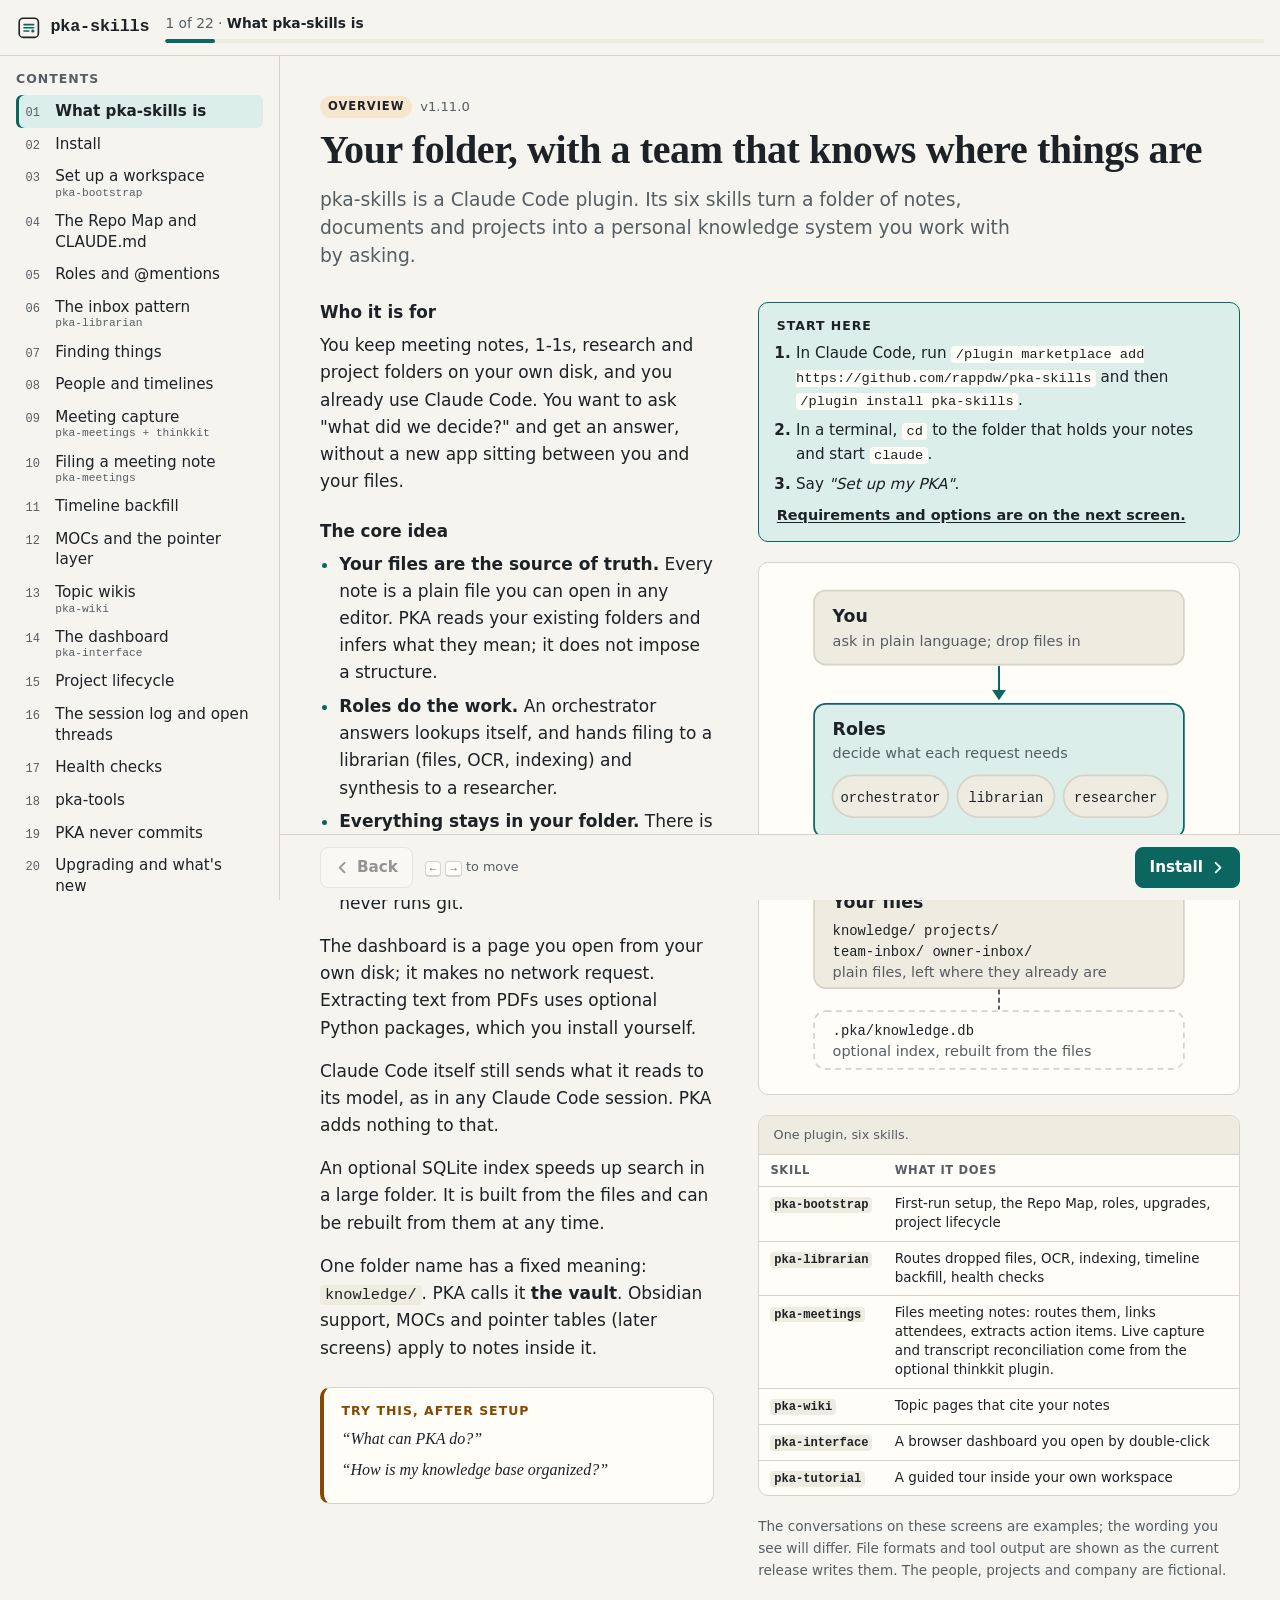
==== commit 992396b4: "1.11.0: bring the four Phase 7 branches together Version 1.11.0. The tutorial has eleven modules (ab" ====
--- a/docs/index.html
+++ b/docs/index.html
@@ -74,7 +74,7 @@
 <!-- 1 ============================================================ -->
 <section class="screen" id="overview" data-title="What pka-skills is" aria-labelledby="h-overview">
   <header>
-    <p class="kicker"><span class="tag concept">Overview</span> v1.10.0</p>
+    <p class="kicker"><span class="tag concept">Overview</span> v1.11.0</p>
     <h2 id="h-overview" tabindex="-1">Your folder, with a team that knows where things are</h2>
     <p class="lede">pka-skills is a Claude Code plugin. Its six skills turn a folder of notes, documents and projects into a personal knowledge system you work with by asking.</p>
   </header>
@@ -1671,6 +1671,7 @@
               <tr><th scope="row">v1.8.0</th><td>Rely on PKA not committing or pushing. Clear the old commit and push instructions out of your role files. Move a finished project and keep its links working.</td></tr>
               <tr><th scope="row">v1.9.0</th><td>Put the notes you already had on people's timelines. Without Obsidian, have timelines reach notes anywhere in the workspace.</td></tr>
               <tr><th scope="row">v1.10.0</th><td>Find duplicate notes and duplicate people in a health check. Hide a finding that is fine as it is. Run a quick lint every week without a session. Have every form of link checked for breakage.</td></tr>
+              <tr><th scope="row">v1.11.0</th><td>Open the dashboard by double-click, offline, in any browser. Have action items from thinkkit notes listed with their owner and due date. Keep a finished project searchable after it is archived. Have your owner profile and decision log used by the roles.</td></tr>
             </tbody>
           </table>
         </div>
@@ -1726,7 +1727,7 @@
         <figcaption>First session in a workspace that is up to date</figcaption>
         <div class="msg you"><span class="who">You</span><p>Give me a tour</p></div>
         <div class="msg ai"><span class="who">Claude &middot; pka-tutorial</span>
-          <p>Welcome. I can give you the full tour (about 25 minutes if you read every module, with prompts you can try as we go; stop after any of them), or jump to something specific — finding things, dropping files, meetings, the dashboard, project lifecycle, roles, topic wikis, or health checks. What sounds useful?</p>
+          <p>Welcome. I can give you the full tour (about 30 minutes if you read every module, with prompts you can try as we go; stop after any of them), or jump to something specific — finding things, dropping files, meetings, the dashboard, project lifecycle, roles, topic wikis, or health checks. What sounds useful?</p>
         </div>
       </figure>
       <figure class="fig">
